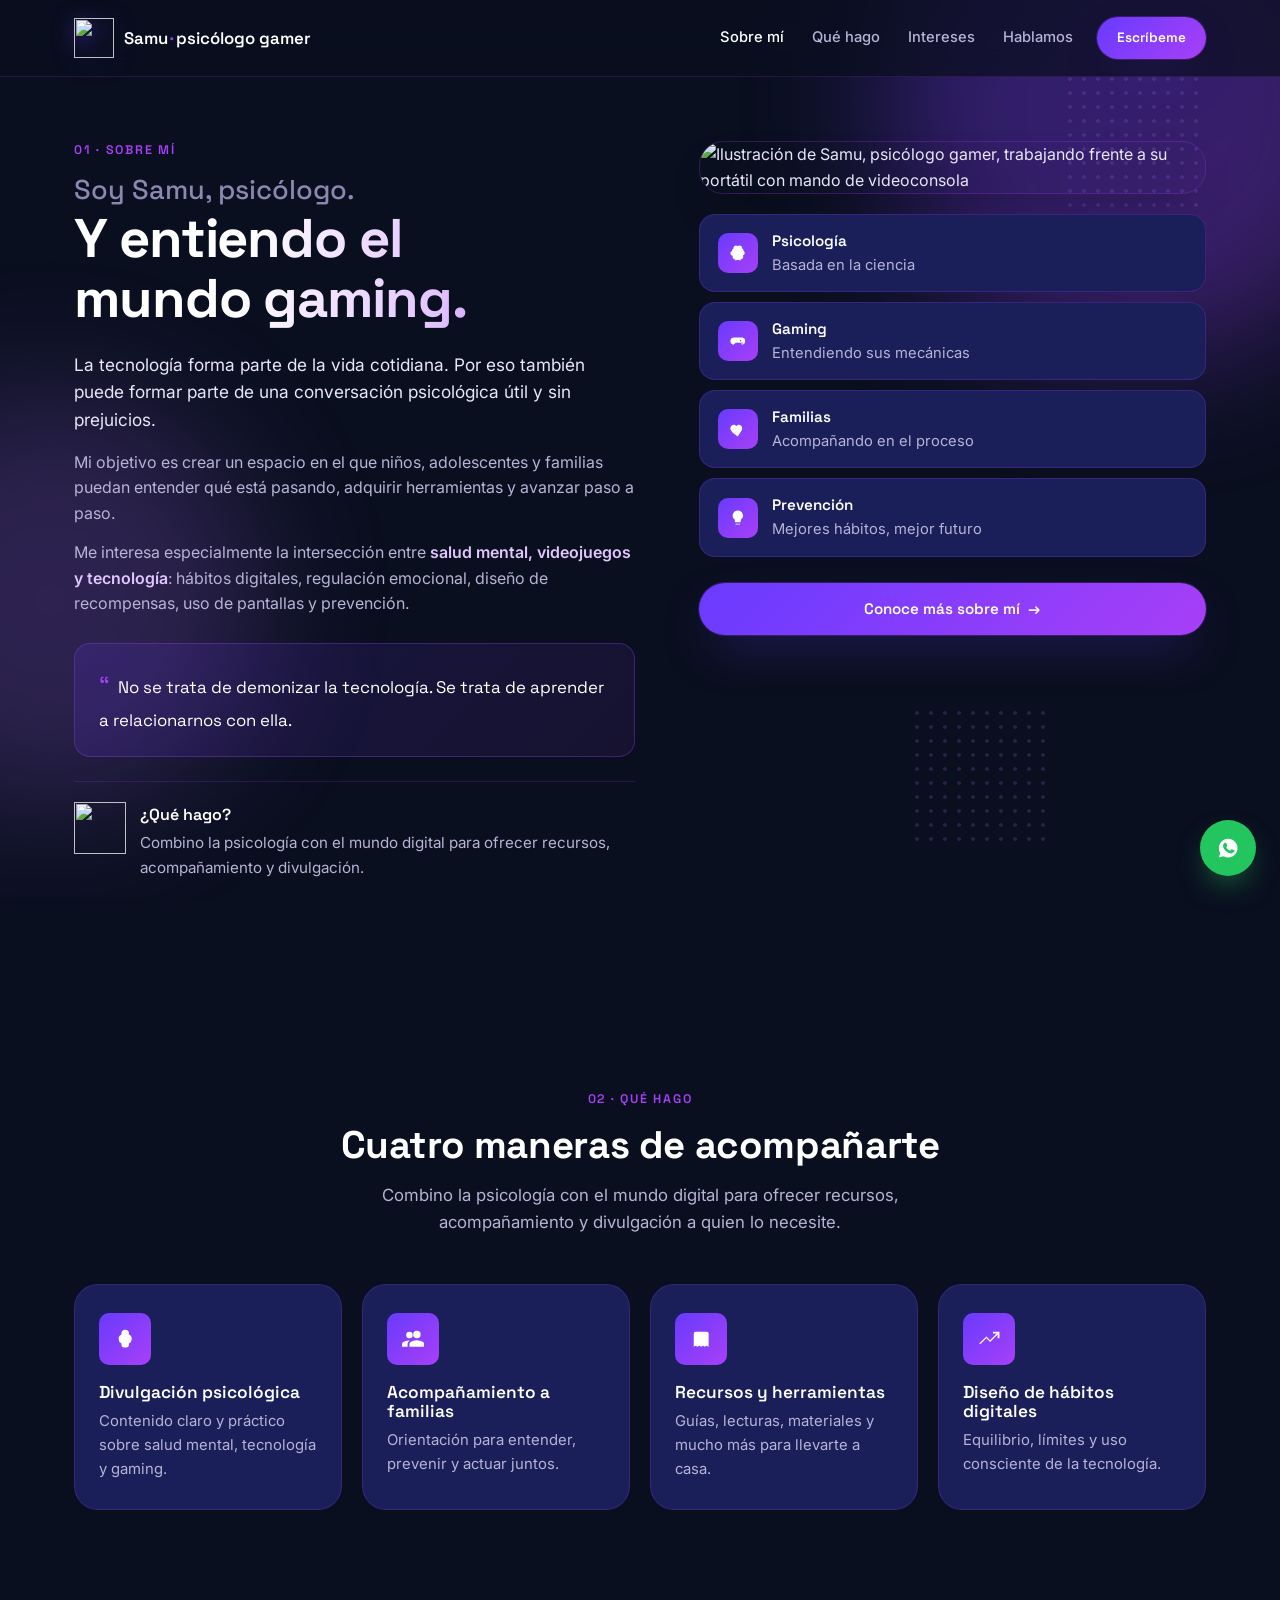
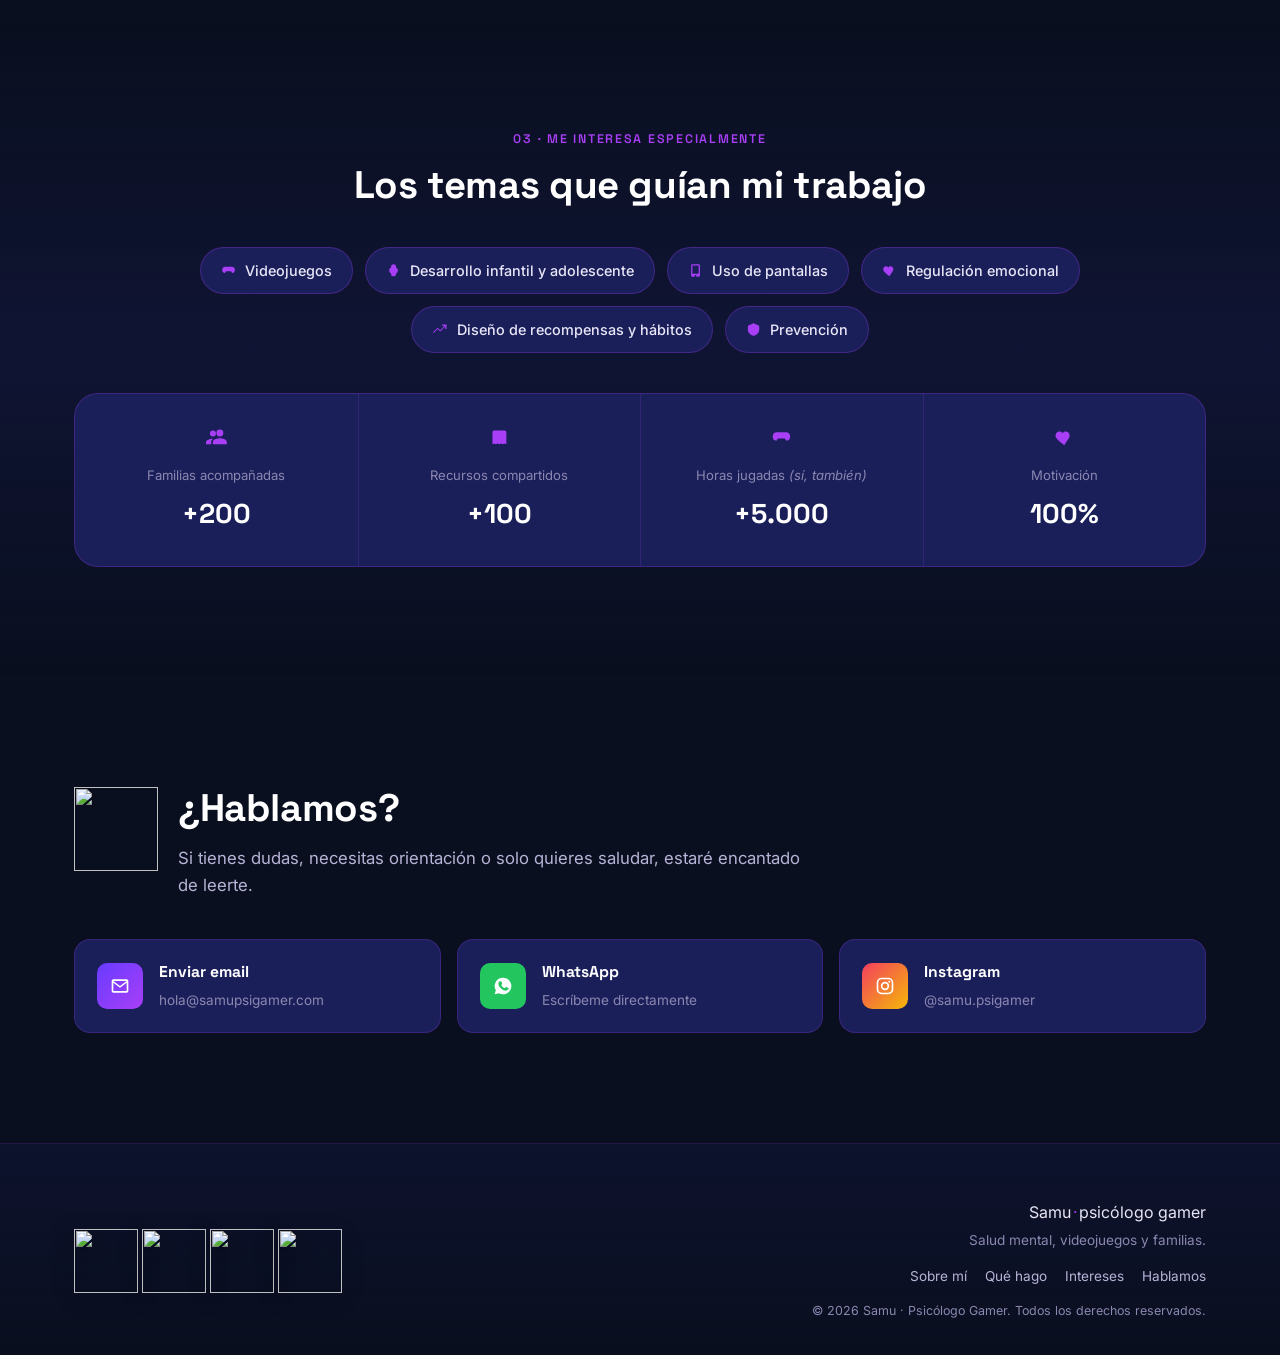
==== index.html @ 7801dd44 "Add files via upload" ====
<!DOCTYPE html>
<html lang="es">
<head>
<meta charset="UTF-8">
<meta name="viewport" content="width=device-width, initial-scale=1.0">
<title>Samu | Psicólogo Gamer — Salud mental, videojuegos y familias</title>
<meta name="description" content="Samu, psicólogo especializado en la intersección entre salud mental, videojuegos y tecnología. Acompañamiento a familias, divulgación y hábitos digitales.">

<link rel="icon" href="assets/personajes/personaje-1.png" type="image/png">
<link rel="preconnect" href="https://fonts.googleapis.com">
<link rel="preconnect" href="https://fonts.gstatic.com" crossorigin>
<link href="https://fonts.googleapis.com/css2?family=Space+Grotesk:wght@500;600;700&family=Inter:wght@400;500;600;700&display=swap" rel="stylesheet">
<link rel="stylesheet" href="styles.css">
</head>
<body>

<!-- decorative pixel/blob background layer -->
<div class="bg-fx" aria-hidden="true">
  <div class="blob blob-a"></div>
  <div class="blob blob-b"></div>
  <div class="pixels pixels-a"></div>
  <div class="pixels pixels-b"></div>
</div>

<!-- ===================== HEADER ===================== -->
<header class="site-header" id="top">
  <div class="wrap header-inner">
    <a href="#top" class="brand">
      <img src="assets/personajes/personaje-1.png" alt="" class="brand-avatar">
      <span class="brand-text">Samu<span class="brand-dot">·</span>psicólogo gamer</span>
    </a>

    <nav class="main-nav" id="mainNav">
      <a href="#sobre-mi">Sobre mí</a>
      <a href="#que-hago">Qué hago</a>
      <a href="#intereses">Intereses</a>
      <a href="#hablamos">Hablamos</a>
    </nav>

    <a href="#hablamos" class="btn btn-primary btn-small header-cta">Escríbeme</a>

    <button class="nav-toggle" id="navToggle" aria-label="Abrir menú" aria-expanded="false" aria-controls="mainNav">
      <span></span><span></span><span></span>
    </button>
  </div>
</header>

<main>

  <!-- ===================== HERO / SOBRE MÍ ===================== -->
  <section class="hero" id="sobre-mi">
    <div class="wrap hero-grid">

      <div class="hero-copy">
        <p class="eyebrow">01 · Sobre mí</p>
        <h1 class="hero-title">
          <span class="hero-title-ghost">Soy Samu, psicólogo.</span>
          <span class="hero-title-main">Y entiendo el<br>mundo gaming.</span>
        </h1>

        <p class="hero-lead">
          La tecnología forma parte de la vida cotidiana. Por eso también puede
          formar parte de una conversación psicológica útil y sin prejuicios.
        </p>

        <p class="hero-text">
          Mi objetivo es crear un espacio en el que niños, adolescentes y familias
          puedan entender qué está pasando, adquirir herramientas y avanzar paso a paso.
        </p>

        <p class="hero-text">
          Me interesa especialmente la intersección entre
          <strong class="hl">salud mental, videojuegos y tecnología</strong>:
          hábitos digitales, regulación emocional, diseño de recompensas, uso de
          pantallas y prevención.
        </p>

        <blockquote class="quote-card">
          <span class="quote-mark">“</span>
          No se trata de demonizar la tecnología. Se trata de aprender a
          relacionarnos con ella.
        </blockquote>

        <div class="qh-inline">
          <img src="assets/personajes/personaje-2.png" alt="" class="qh-avatar">
          <div>
            <p class="qh-title">¿Qué hago?</p>
            <p class="qh-text">Combino la psicología con el mundo digital para
              ofrecer recursos, acompañamiento y divulgación.</p>
          </div>
        </div>
      </div>

      <div class="hero-visual">
        <div class="hero-image-frame">
          <img src="assets/hero-samu.png" alt="Ilustración de Samu, psicólogo gamer, trabajando frente a su portátil con mando de videoconsola" class="hero-image">
        </div>

        <ul class="badge-stack">
          <li class="badge-pill">
            <span class="badge-icon" aria-hidden="true">
              <svg viewBox="0 0 24 24"><path d="M9.5 2a3.5 3.5 0 0 0-3.44 4.14A3.5 3.5 0 0 0 4 9.5a3.5 3.5 0 0 0 1.06 6.66A3.5 3.5 0 0 0 8 20.94V22h1.5a3.5 3.5 0 0 0 3.5-3.5v-13A3.5 3.5 0 0 0 9.5 2Zm5 0A3.5 3.5 0 0 0 11 5.5v13a3.5 3.5 0 0 0 3.5 3.5H16v-1.06a3.5 3.5 0 0 0 2.94-5.28A3.5 3.5 0 0 0 20 9.5a3.5 3.5 0 0 0-2.06-3.36A3.5 3.5 0 0 0 14.5 2Z"/></svg>
            </span>
            <span><strong>Psicología</strong><br>Basada en la ciencia</span>
          </li>
          <li class="badge-pill">
            <span class="badge-icon" aria-hidden="true">
              <svg viewBox="0 0 24 24"><path d="M17 6H7a5 5 0 0 0-.6 9.97l1.35-2.34a1 1 0 0 1 .87-.5h6.76a1 1 0 0 1 .87.5l1.35 2.34A5 5 0 0 0 17 6ZM8.5 10.5h-1V12h-1v1h1v1.5h1V13h1v-1h-1v-1.5ZM15.75 9.5a1 1 0 1 1 0 2 1 1 0 0 1 0-2Zm2 3a1 1 0 1 1 0 2 1 1 0 0 1 0-2Z"/></svg>
            </span>
            <span><strong>Gaming</strong><br>Entendiendo sus mecánicas</span>
          </li>
          <li class="badge-pill">
            <span class="badge-icon" aria-hidden="true">
              <svg viewBox="0 0 24 24"><path d="M12 21s-6.7-4.35-9.3-8.2C1 10.1 1.8 6.6 4.9 5.4c2-.8 3.9 0 5.1 1.6C11.1 5.4 13 4.6 15 5.4c3.1 1.2 3.9 4.7 2.2 7.4C14.7 16.65 12 21 12 21Z"/></svg>
            </span>
            <span><strong>Familias</strong><br>Acompañando en el proceso</span>
          </li>
          <li class="badge-pill">
            <span class="badge-icon" aria-hidden="true">
              <svg viewBox="0 0 24 24"><path d="M9 21h6v-1H9v1Zm3-19a7 7 0 0 0-4 12.74V17a1 1 0 0 0 1 1h6a1 1 0 0 0 1-1v-2.26A7 7 0 0 0 12 2Z"/></svg>
            </span>
            <span><strong>Prevención</strong><br>Mejores hábitos, mejor futuro</span>
          </li>
        </ul>

        <a href="#que-hago" class="btn btn-primary btn-wide">
          Conoce más sobre mí <span class="arrow">→</span>
        </a>
      </div>

    </div>
  </section>

  <!-- ===================== QUÉ HAGO ===================== -->
  <section class="section" id="que-hago">
    <div class="wrap">
      <p class="eyebrow eyebrow-center">02 · Qué hago</p>
      <h2 class="section-title center">Cuatro maneras de acompañarte</h2>
      <p class="section-lead center">
        Combino la psicología con el mundo digital para ofrecer recursos,
        acompañamiento y divulgación a quien lo necesite.
      </p>

      <div class="cards-grid">
        <article class="feature-card">
          <span class="feature-icon" aria-hidden="true">
            <svg viewBox="0 0 24 24"><path d="M12 2a4 4 0 0 0-4 4v1.08A5 5 0 0 0 5 12a5 5 0 0 0 3 4.58V18a3 3 0 0 0 3 3h2a3 3 0 0 0 3-3v-1.42A5 5 0 0 0 19 12a5 5 0 0 0-3-4.92V6a4 4 0 0 0-4-4Z"/></svg>
          </span>
          <h3>Divulgación psicológica</h3>
          <p>Contenido claro y práctico sobre salud mental, tecnología y gaming.</p>
        </article>

        <article class="feature-card">
          <span class="feature-icon" aria-hidden="true">
            <svg viewBox="0 0 24 24"><path d="M16 11a4 4 0 1 0-4-4 4 4 0 0 0 4 4Zm-8 0a3.5 3.5 0 1 0-3.5-3.5A3.5 3.5 0 0 0 8 11Zm8 2c-2.7 0-8 1.34-8 4v3h16v-3c0-2.66-5.3-4-8-4Zm-8 .2C4.6 13.7 0 15 0 17.2V20h6v-2.8c0-1.2.6-2.2 1.5-3Z"/></svg>
          </span>
          <h3>Acompañamiento a familias</h3>
          <p>Orientación para entender, prevenir y actuar juntos.</p>
        </article>

        <article class="feature-card">
          <span class="feature-icon" aria-hidden="true">
            <svg viewBox="0 0 24 24"><path d="M6 4h12a2 2 0 0 1 2 2v14l-2-1-2 1-2-1-2 1-2-1-2 1-2-1-2 1V6a2 2 0 0 1 2-2Zm2 4h8v1.5H8Zm0 3h8v1.5H8Zm0 3h5v1.5H8Z"/></svg>
          </span>
          <h3>Recursos y herramientas</h3>
          <p>Guías, lecturas, materiales y mucho más para llevarte a casa.</p>
        </article>

        <article class="feature-card">
          <span class="feature-icon" aria-hidden="true">
            <svg viewBox="0 0 24 24"><path d="M3 17l6-6 4 4 8-8v4h2V4h-7v2h4l-7 7-4-4-8 8Z"/></svg>
          </span>
          <h3>Diseño de hábitos digitales</h3>
          <p>Equilibrio, límites y uso consciente de la tecnología.</p>
        </article>
      </div>
    </div>
  </section>

  <!-- ===================== INTERESES ===================== -->
  <section class="section section-tint" id="intereses">
    <div class="wrap">
      <p class="eyebrow eyebrow-center">03 · Me interesa especialmente</p>
      <h2 class="section-title center">Los temas que guían mi trabajo</h2>

      <ul class="tag-list">
        <li class="tag-pill">
          <svg viewBox="0 0 24 24"><path d="M17 6H7a5 5 0 0 0-.6 9.97l1.35-2.34a1 1 0 0 1 .87-.5h6.76a1 1 0 0 1 .87.5l1.35 2.34A5 5 0 0 0 17 6Z"/></svg>
          Videojuegos
        </li>
        <li class="tag-pill">
          <svg viewBox="0 0 24 24"><path d="M12 2a4 4 0 0 0-4 4v1.08A5 5 0 0 0 5 12a5 5 0 0 0 3 4.58V18a3 3 0 0 0 3 3h2a3 3 0 0 0 3-3v-1.42A5 5 0 0 0 19 12a5 5 0 0 0-3-4.92V6a4 4 0 0 0-4-4Z"/></svg>
          Desarrollo infantil y adolescente
        </li>
        <li class="tag-pill">
          <svg viewBox="0 0 24 24"><path d="M7 2h10a2 2 0 0 1 2 2v16a2 2 0 0 1-2 2H7a2 2 0 0 1-2-2V4a2 2 0 0 1 2-2Zm5 17a1.5 1.5 0 1 0 0 3 1.5 1.5 0 0 0 0-3ZM7 4v13h10V4Z"/></svg>
          Uso de pantallas
        </li>
        <li class="tag-pill">
          <svg viewBox="0 0 24 24"><path d="M12 21s-6.7-4.35-9.3-8.2C1 10.1 1.8 6.6 4.9 5.4c2-.8 3.9 0 5.1 1.6C11.1 5.4 13 4.6 15 5.4c3.1 1.2 3.9 4.7 2.2 7.4C14.7 16.65 12 21 12 21Z"/></svg>
          Regulación emocional
        </li>
        <li class="tag-pill">
          <svg viewBox="0 0 24 24"><path d="M3 17l6-6 4 4 8-8v4h2V4h-7v2h4l-7 7-4-4-8 8Z"/></svg>
          Diseño de recompensas y hábitos
        </li>
        <li class="tag-pill">
          <svg viewBox="0 0 24 24"><path d="M12 2 3 6v6c0 5 3.8 8.7 9 10 5.2-1.3 9-5 9-10V6Z"/></svg>
          Prevención
        </li>
      </ul>

      <div class="stats-bar">
        <div class="stat">
          <span class="stat-icon" aria-hidden="true">
            <svg viewBox="0 0 24 24"><path d="M16 11a4 4 0 1 0-4-4 4 4 0 0 0 4 4Zm-8 0a3.5 3.5 0 1 0-3.5-3.5A3.5 3.5 0 0 0 8 11Zm8 2c-2.7 0-8 1.34-8 4v3h16v-3c0-2.66-5.3-4-8-4Zm-8 .2C4.6 13.7 0 15 0 17.2V20h6v-2.8c0-1.2.6-2.2 1.5-3Z"/></svg>
          </span>
          <span class="stat-label">Familias acompañadas</span>
          <span class="stat-value">+200</span>
        </div>
        <div class="stat">
          <span class="stat-icon" aria-hidden="true">
            <svg viewBox="0 0 24 24"><path d="M6 4h12a2 2 0 0 1 2 2v14l-2-1-2 1-2-1-2 1-2-1-2 1-2-1-2 1V6a2 2 0 0 1 2-2Z"/></svg>
          </span>
          <span class="stat-label">Recursos compartidos</span>
          <span class="stat-value">+100</span>
        </div>
        <div class="stat">
          <span class="stat-icon" aria-hidden="true">
            <svg viewBox="0 0 24 24"><path d="M17 6H7a5 5 0 0 0-.6 9.97l1.35-2.34a1 1 0 0 1 .87-.5h6.76a1 1 0 0 1 .87.5l1.35 2.34A5 5 0 0 0 17 6Z"/></svg>
          </span>
          <span class="stat-label">Horas jugadas <em>(sí, también)</em></span>
          <span class="stat-value">+5.000</span>
        </div>
        <div class="stat">
          <span class="stat-icon" aria-hidden="true">
            <svg viewBox="0 0 24 24"><path d="M12 21s-6.7-4.35-9.3-8.2C1 10.1 1.8 6.6 4.9 5.4c2-.8 3.9 0 5.1 1.6C11.1 5.4 13 4.6 15 5.4c3.1 1.2 3.9 4.7 2.2 7.4C14.7 16.65 12 21 12 21Z"/></svg>
          </span>
          <span class="stat-label">Motivación</span>
          <span class="stat-value">100%</span>
        </div>
      </div>
    </div>
  </section>

  <!-- ===================== HABLAMOS / CONTACTO ===================== -->
  <section class="section hablamos" id="hablamos">
    <div class="wrap hablamos-grid">
      <div class="hablamos-copy">
        <img src="assets/personajes/personaje-3.png" alt="" class="hablamos-avatar">
        <div>
          <h2 class="section-title">¿Hablamos?</h2>
          <p class="section-lead">
            Si tienes dudas, necesitas orientación o solo quieres saludar,
            estaré encantado de leerte.
          </p>
        </div>
      </div>

      <div class="contact-grid">
        <a class="contact-card" href="mailto:hola@samupsigamer.com">
          <span class="contact-icon icon-email" aria-hidden="true">
            <svg viewBox="0 0 24 24"><path d="M4 4h16a2 2 0 0 1 2 2v12a2 2 0 0 1-2 2H4a2 2 0 0 1-2-2V6a2 2 0 0 1 2-2Zm0 2v.01L12 12l8-5.99V6H4Zm16 12V8.24l-8 6-8-6V18Z"/></svg>
          </span>
          <span>
            <strong>Enviar email</strong>
            <span class="contact-detail">hola@samupsigamer.com</span>
          </span>
        </a>

        <a class="contact-card" href="https://wa.me/000000000" target="_blank" rel="noopener">
          <span class="contact-icon icon-whatsapp" aria-hidden="true">
            <svg viewBox="0 0 24 24"><path d="M12 2a10 10 0 0 0-8.6 15.1L2 22l5-1.35A10 10 0 1 0 12 2Zm5.6 14.2c-.24.68-1.4 1.3-1.94 1.36-.5.06-1.12.08-1.8-.11a12.7 12.7 0 0 1-1.86-.68 10.6 10.6 0 0 1-4.2-3.75c-.4-.55-1.3-1.9-1.3-3.6 0-1.7.9-2.5 1.2-2.85.3-.35.7-.4.9-.4h.65c.2 0 .48-.04.73.55.26.6.9 2.1.98 2.25.08.15.13.33.02.53-.1.2-.16.33-.32.5-.15.18-.32.4-.46.53-.15.15-.3.31-.13.6.16.3.72 1.2 1.55 1.94 1.06.94 1.96 1.24 2.26 1.38.3.15.48.13.65-.08.18-.2.75-.87.95-1.17.2-.3.4-.24.66-.15.27.1 1.72.82 2.02.97.3.15.5.23.57.35.08.13.08.7-.16 1.38Z"/></svg>
          </span>
          <span>
            <strong>WhatsApp</strong>
            <span class="contact-detail">Escríbeme directamente</span>
          </span>
        </a>

        <a class="contact-card" href="https://instagram.com/samu.psigamer" target="_blank" rel="noopener">
          <span class="contact-icon icon-instagram" aria-hidden="true">
            <svg viewBox="0 0 24 24"><path d="M8 2h8a6 6 0 0 1 6 6v8a6 6 0 0 1-6 6H8a6 6 0 0 1-6-6V8a6 6 0 0 1 6-6Zm0 2a4 4 0 0 0-4 4v8a4 4 0 0 0 4 4h8a4 4 0 0 0 4-4V8a4 4 0 0 0-4-4Zm4 3a5 5 0 1 1 0 10 5 5 0 0 1 0-10Zm0 2a3 3 0 1 0 0 6 3 3 0 0 0 0-6Zm5.2-3.4a1.2 1.2 0 1 1 0 2.4 1.2 1.2 0 0 1 0-2.4Z"/></svg>
          </span>
          <span>
            <strong>Instagram</strong>
            <span class="contact-detail">@samu.psigamer</span>
          </span>
        </a>
      </div>
    </div>
  </section>

</main>

<!-- ===================== FOOTER ===================== -->
<footer class="site-footer">
  <div class="wrap footer-inner">
    <div class="footer-characters" aria-hidden="true">
      <img src="assets/personajes/personaje-1.png" alt="">
      <img src="assets/personajes/personaje-2.png" alt="">
      <img src="assets/personajes/personaje-4.png" alt="">
      <img src="assets/personajes/personaje-5.png" alt="">
    </div>

    <div class="footer-meta">
      <p class="brand-text footer-brand">Samu<span class="brand-dot">·</span>psicólogo gamer</p>
      <p class="footer-tag">Salud mental, videojuegos y familias.</p>
      <nav class="footer-nav">
        <a href="#sobre-mi">Sobre mí</a>
        <a href="#que-hago">Qué hago</a>
        <a href="#intereses">Intereses</a>
        <a href="#hablamos">Hablamos</a>
      </nav>
      <p class="footer-copy">© <span id="year"></span> Samu · Psicólogo Gamer. Todos los derechos reservados.</p>
    </div>
  </div>
</footer>

<a href="#hablamos" class="fab" aria-label="Contactar por WhatsApp">
  <svg viewBox="0 0 24 24"><path d="M12 2a10 10 0 0 0-8.6 15.1L2 22l5-1.35A10 10 0 1 0 12 2Zm5.6 14.2c-.24.68-1.4 1.3-1.94 1.36-.5.06-1.12.08-1.8-.11a12.7 12.7 0 0 1-1.86-.68 10.6 10.6 0 0 1-4.2-3.75c-.4-.55-1.3-1.9-1.3-3.6 0-1.7.9-2.5 1.2-2.85.3-.35.7-.4.9-.4h.65c.2 0 .48-.04.73.55.26.6.9 2.1.98 2.25.08.15.13.33.02.53-.1.2-.16.33-.32.5-.15.18-.32.4-.46.53-.15.15-.3.31-.13.6.16.3.72 1.2 1.55 1.94 1.06.94 1.96 1.24 2.26 1.38.3.15.48.13.65-.08.18-.2.75-.87.95-1.17.2-.3.4-.24.66-.15.27.1 1.72.82 2.02.97.3.15.5.23.57.35.08.13.08.7-.16 1.38Z"/></svg>
</a>

<script src="script.js"></script>
</body>
</html>
---- styles.css ----
/* =========================================================
   Samu · Psicólogo Gamer — stylesheet
   Tokens tomados de la referencia de marca
   ========================================================= */

:root{
  /* paleta de marca */
  --bg-deep:      #0A0F1F;
  --bg-card:      #1A1F5A;
  --purple:       #683BFF;
  --purple-2:     #A83FF7;
  --purple-soft:  #AC6BFC;
  --lavender:     #E2C5FE;
  --white:        #FFFFFF;
  --green:        #22C55E;
  --amber:        #F5B808;
  --pink:         #F43F5E;

  --ink:          #E9E6F7;
  --ink-dim:      #B7B3D6;
  --ink-faint:    #8B87B0;

  --grad-purple: linear-gradient(135deg, var(--purple) 0%, var(--purple-2) 100%);
  --grad-radial: radial-gradient(60% 60% at 50% 30%, rgba(168,63,247,.35), rgba(10,15,31,0) 70%);

  --font-display: "Space Grotesk", "Inter", sans-serif;
  --font-body: "Inter", sans-serif;

  --radius-lg: 24px;
  --radius-md: 16px;
  --radius-sm: 10px;
  --radius-pill: 999px;

  --shadow-card: 0 20px 40px -20px rgba(0,0,0,.55);
  --shadow-glow: 0 0 0 1px rgba(168,63,247,.25), 0 20px 50px -18px rgba(104,59,255,.55);

  --maxw: 1180px;
}

*, *::before, *::after{ box-sizing: border-box; }

html{ scroll-behavior: smooth; }

@media (prefers-reduced-motion: reduce){
  html{ scroll-behavior: auto; }
  *, *::before, *::after{ animation-duration: .001ms !important; animation-iteration-count: 1 !important; transition-duration: .001ms !important; scroll-behavior: auto !important; }
}

body{
  margin: 0;
  background: var(--bg-deep);
  color: var(--ink);
  font-family: var(--font-body);
  font-size: 16px;
  line-height: 1.6;
  -webkit-font-smoothing: antialiased;
  overflow-x: hidden;
}

h1, h2, h3{
  font-family: var(--font-display);
  color: var(--white);
  line-height: 1.1;
  margin: 0;
}

p{ margin: 0; }

a{ color: inherit; text-decoration: none; }

img{ max-width: 100%; display: block; }

svg{ width: 1em; height: 1em; fill: currentColor; }

.wrap{
  max-width: var(--maxw);
  margin: 0 auto;
  padding: 0 24px;
}

:focus-visible{
  outline: 2px solid var(--purple-soft);
  outline-offset: 3px;
  border-radius: 4px;
}

/* ---------------- background fx ---------------- */
.bg-fx{
  position: fixed;
  inset: 0;
  z-index: 0;
  pointer-events: none;
  overflow: hidden;
}
.blob{
  position: absolute;
  border-radius: 50%;
  filter: blur(70px);
  opacity: .35;
}
.blob-a{
  width: 520px; height: 520px;
  top: -160px; right: -120px;
  background: var(--grad-purple);
}
.blob-b{
  width: 420px; height: 420px;
  bottom: 10%; left: -160px;
  background: var(--purple-soft);
  opacity: .22;
}
.pixels{
  position: absolute;
  width: 140px; height: 140px;
  background-image: radial-gradient(var(--purple-soft) 2px, transparent 2px);
  background-size: 14px 14px;
  opacity: .18;
}
.pixels-a{ top: 8%; right: 6%; }
.pixels-b{ bottom: 6%; right: 18%; }

/* ================= HEADER ================= */
.site-header{
  position: sticky;
  top: 0;
  z-index: 50;
  backdrop-filter: blur(14px);
  background: rgba(10,15,31,.72);
  border-bottom: 1px solid rgba(168,63,247,.18);
}
.header-inner{
  display: flex;
  align-items: center;
  gap: 20px;
  height: 76px;
}
.brand{
  display: flex;
  align-items: center;
  gap: 10px;
  margin-right: auto;
  font-family: var(--font-display);
  font-weight: 600;
  font-size: 1.05rem;
  color: var(--white);
}
.brand-avatar{
  width: 40px; height: 40px;
  object-fit: contain;
  filter: drop-shadow(0 4px 10px rgba(104,59,255,.5));
}
.brand-dot{ color: var(--purple-2); margin: 0 2px; }

.main-nav{
  display: flex;
  align-items: center;
  gap: 28px;
}
.main-nav a{
  font-size: .92rem;
  font-weight: 500;
  color: var(--ink-dim);
  position: relative;
  padding: 6px 0;
  transition: color .2s ease;
}
.main-nav a:hover{ color: var(--white); }
.main-nav a::after{
  content: "";
  position: absolute;
  left: 0; bottom: 0;
  width: 0; height: 2px;
  background: var(--grad-purple);
  transition: width .25s ease;
  border-radius: 2px;
}
.main-nav a:hover::after{ width: 100%; }

.header-cta{ margin-left: 4px; }

.nav-toggle{
  display: none;
  flex-direction: column;
  justify-content: center;
  gap: 5px;
  width: 40px; height: 40px;
  background: none;
  border: 1px solid rgba(168,63,247,.35);
  border-radius: var(--radius-sm);
  cursor: pointer;
}
.nav-toggle span{
  display: block;
  width: 18px; height: 2px;
  margin: 0 auto;
  background: var(--white);
  border-radius: 2px;
  transition: transform .25s ease, opacity .25s ease;
}
.nav-toggle.is-open span:nth-child(1){ transform: translateY(7px) rotate(45deg); }
.nav-toggle.is-open span:nth-child(2){ opacity: 0; }
.nav-toggle.is-open span:nth-child(3){ transform: translateY(-7px) rotate(-45deg); }

/* ================= BUTTONS ================= */
.btn{
  display: inline-flex;
  align-items: center;
  justify-content: center;
  gap: 8px;
  padding: 14px 26px;
  border-radius: var(--radius-pill);
  font-family: var(--font-display);
  font-weight: 600;
  font-size: .95rem;
  border: none;
  cursor: pointer;
  transition: transform .2s ease, box-shadow .2s ease, filter .2s ease;
}
.btn-primary{
  background: var(--grad-purple);
  color: var(--white);
  box-shadow: var(--shadow-glow);
}
.btn-primary:hover{ transform: translateY(-2px); filter: brightness(1.08); }
.btn-primary .arrow{ transition: transform .2s ease; }
.btn-primary:hover .arrow{ transform: translateX(4px); }
.btn-small{ padding: 10px 20px; font-size: .85rem; }
.btn-wide{ width: 100%; margin-top: 6px; }

/* ================= LAYOUT HELPERS ================= */
.section{ position: relative; z-index: 1; padding: 110px 0; }
.section-tint{
  background: linear-gradient(180deg, rgba(26,31,90,0) 0%, rgba(26,31,90,.35) 50%, rgba(26,31,90,0) 100%);
}
.eyebrow{
  font-family: var(--font-display);
  text-transform: uppercase;
  letter-spacing: .14em;
  font-size: .78rem;
  font-weight: 600;
  color: var(--purple-2);
  margin-bottom: 14px;
}
.eyebrow-center{ text-align: center; }
.section-title{
  font-size: clamp(1.7rem, 3vw, 2.4rem);
  font-weight: 700;
  margin-bottom: 16px;
  letter-spacing: -.01em;
}
.section-title.center{ text-align: center; }
.section-lead{
  color: var(--ink-dim);
  font-size: 1.05rem;
  max-width: 640px;
}
.section-lead.center{ margin: 0 auto; text-align: center; }

/* ================= HERO ================= */
.hero{
  position: relative;
  z-index: 1;
  padding: 64px 0 100px;
}
.hero-grid{
  display: grid;
  grid-template-columns: 1.05fr .95fr;
  gap: 64px;
  align-items: start;
}
.hero-title{ margin-bottom: 22px; }
.hero-title-ghost{
  display: block;
  font-size: clamp(1.3rem, 2.4vw, 1.7rem);
  font-weight: 500;
  color: var(--ink-faint);
  margin-bottom: 4px;
}
.hero-title-main{
  display: block;
  font-size: clamp(2.3rem, 4.6vw, 3.4rem);
  font-weight: 700;
  background: linear-gradient(100deg, var(--white) 30%, var(--lavender) 65%, var(--purple-2) 100%);
  -webkit-background-clip: text;
  background-clip: text;
  color: transparent;
  letter-spacing: -.02em;
}
.hero-lead{
  font-size: 1.08rem;
  color: var(--ink);
  margin-bottom: 16px;
}
.hero-text{
  color: var(--ink-dim);
  margin-bottom: 14px;
}
.hl{ color: var(--lavender); font-weight: 600; }

.quote-card{
  margin: 26px 0 24px;
  padding: 22px 24px;
  border-radius: var(--radius-md);
  background: linear-gradient(135deg, rgba(104,59,255,.16), rgba(168,63,247,.08));
  border: 1px solid rgba(168,63,247,.3);
  font-family: var(--font-display);
  font-size: 1.05rem;
  color: var(--white);
  position: relative;
}
.quote-mark{
  color: var(--purple-2);
  font-size: 1.6rem;
  margin-right: 4px;
  vertical-align: -2px;
}

.qh-inline{
  display: flex;
  gap: 14px;
  align-items: flex-start;
  padding-top: 20px;
  border-top: 1px solid rgba(168,63,247,.18);
}
.qh-avatar{ width: 52px; height: 52px; object-fit: contain; flex-shrink: 0; }
.qh-title{
  font-family: var(--font-display);
  font-weight: 600;
  color: var(--white);
  margin-bottom: 4px;
}
.qh-text{ color: var(--ink-dim); font-size: .95rem; }

/* hero visual column */
.hero-visual{ display: flex; flex-direction: column; gap: 20px; }
.hero-image-frame{
  border-radius: var(--radius-lg);
  overflow: hidden;
  box-shadow: var(--shadow-card);
  border: 1px solid rgba(168,63,247,.25);
}
.hero-image{ width: 100%; height: auto; display: block; }

.badge-stack{
  list-style: none;
  margin: 0; padding: 0;
  display: grid;
  gap: 10px;
}
.badge-pill{
  display: flex;
  align-items: center;
  gap: 14px;
  padding: 14px 18px;
  background: var(--bg-card);
  border: 1px solid rgba(168,63,247,.22);
  border-radius: var(--radius-md);
  font-size: .92rem;
  color: var(--ink-dim);
  transition: transform .2s ease, border-color .2s ease;
}
.badge-pill:hover{ transform: translateX(4px); border-color: rgba(168,63,247,.5); }
.badge-pill strong{ color: var(--white); font-family: var(--font-display); font-weight: 600; font-size: .95rem; }
.badge-icon{
  flex-shrink: 0;
  width: 40px; height: 40px;
  border-radius: var(--radius-sm);
  display: flex; align-items: center; justify-content: center;
  background: var(--grad-purple);
  color: var(--white);
  font-size: 1.1rem;
}

/* ================= FEATURE CARDS ================= */
.cards-grid{
  display: grid;
  grid-template-columns: repeat(4, 1fr);
  gap: 20px;
  margin-top: 48px;
}
.feature-card{
  background: var(--bg-card);
  border: 1px solid rgba(168,63,247,.2);
  border-radius: var(--radius-lg);
  padding: 28px 24px;
  transition: transform .25s ease, border-color .25s ease, box-shadow .25s ease;
}
.feature-card:hover{
  transform: translateY(-6px);
  border-color: rgba(168,63,247,.55);
  box-shadow: var(--shadow-glow);
}
.feature-icon{
  display: flex; align-items: center; justify-content: center;
  width: 52px; height: 52px;
  border-radius: var(--radius-sm);
  background: var(--grad-purple);
  color: var(--white);
  font-size: 1.4rem;
  margin-bottom: 18px;
}
.feature-card h3{
  font-size: 1.08rem;
  margin-bottom: 8px;
  font-weight: 600;
}
.feature-card p{ color: var(--ink-dim); font-size: .93rem; }

/* ================= TAGS ================= */
.tag-list{
  list-style: none;
  margin: 40px 0 0;
  padding: 0;
  display: flex;
  flex-wrap: wrap;
  justify-content: center;
  gap: 12px;
}
.tag-pill{
  display: flex;
  align-items: center;
  gap: 9px;
  padding: 11px 20px;
  border-radius: var(--radius-pill);
  background: var(--bg-card);
  border: 1px solid rgba(168,63,247,.28);
  font-size: .9rem;
  font-weight: 500;
  color: var(--ink);
}
.tag-pill svg{ color: var(--purple-2); width: 1.05em; height: 1.05em; }

/* ================= STATS ================= */
.stats-bar{
  margin-top: 40px;
  display: grid;
  grid-template-columns: repeat(4, 1fr);
  background: var(--bg-card);
  border: 1px solid rgba(168,63,247,.25);
  border-radius: var(--radius-lg);
  overflow: hidden;
}
.stat{
  display: flex;
  flex-direction: column;
  align-items: center;
  text-align: center;
  gap: 6px;
  padding: 30px 18px;
  border-left: 1px solid rgba(168,63,247,.16);
}
.stat:first-child{ border-left: none; }
.stat-icon{
  color: var(--purple-2);
  font-size: 1.3rem;
  margin-bottom: 2px;
}
.stat-label{
  font-size: .82rem;
  color: var(--ink-faint);
}
.stat-value{
  font-family: var(--font-display);
  font-size: 1.7rem;
  font-weight: 700;
  color: var(--white);
}

/* ================= HABLAMOS ================= */
.hablamos-grid{
  display: grid;
  grid-template-columns: 1fr;
  gap: 40px;
}
.hablamos-copy{
  display: flex;
  gap: 20px;
  align-items: flex-start;
}
.hablamos-avatar{ width: 84px; height: 84px; object-fit: contain; flex-shrink: 0; }

.contact-grid{
  display: grid;
  grid-template-columns: repeat(3, 1fr);
  gap: 16px;
}
.contact-card{
  display: flex;
  align-items: center;
  gap: 16px;
  padding: 20px 22px;
  background: var(--bg-card);
  border: 1px solid rgba(168,63,247,.22);
  border-radius: var(--radius-md);
  transition: transform .2s ease, border-color .2s ease;
}
.contact-card:hover{ transform: translateY(-4px); border-color: rgba(168,63,247,.5); }
.contact-card strong{
  display: block;
  color: var(--white);
  font-family: var(--font-display);
  font-size: .98rem;
  margin-bottom: 2px;
}
.contact-detail{ color: var(--ink-faint); font-size: .85rem; }
.contact-icon{
  flex-shrink: 0;
  width: 46px; height: 46px;
  border-radius: var(--radius-sm);
  display: flex; align-items: center; justify-content: center;
  color: var(--white);
  font-size: 1.25rem;
}
.icon-email{ background: var(--grad-purple); }
.icon-whatsapp{ background: var(--green); }
.icon-instagram{ background: linear-gradient(135deg, var(--pink), var(--amber)); }

/* ================= FOOTER ================= */
.site-footer{
  position: relative;
  z-index: 1;
  border-top: 1px solid rgba(168,63,247,.18);
  padding: 56px 0 34px;
  background: linear-gradient(180deg, rgba(26,31,90,.25), transparent);
}
.footer-inner{
  display: flex;
  flex-wrap: wrap;
  align-items: center;
  justify-content: space-between;
  gap: 32px;
}
.footer-characters{
  display: flex;
  gap: 4px;
}
.footer-characters img{
  width: 64px; height: 64px;
  object-fit: contain;
  filter: drop-shadow(0 6px 12px rgba(0,0,0,.4));
}
.footer-meta{ text-align: right; }
.footer-brand{ font-size: 1rem; margin-bottom: 4px; }
.footer-tag{ color: var(--ink-faint); font-size: .85rem; margin-bottom: 14px; }
.footer-nav{ display: flex; gap: 18px; justify-content: flex-end; margin-bottom: 14px; flex-wrap: wrap; }
.footer-nav a{ font-size: .85rem; color: var(--ink-dim); }
.footer-nav a:hover{ color: var(--white); }
.footer-copy{ color: var(--ink-faint); font-size: .78rem; }

/* ================= FLOATING ACTION ================= */
.fab{
  position: fixed;
  right: 24px; bottom: 24px;
  z-index: 60;
  width: 56px; height: 56px;
  border-radius: 50%;
  background: var(--green);
  color: var(--white);
  display: flex; align-items: center; justify-content: center;
  font-size: 1.4rem;
  box-shadow: 0 14px 30px -10px rgba(34,197,94,.6);
  transition: transform .2s ease;
}
.fab:hover{ transform: scale(1.08); }

/* ================= REVEAL ANIMATION ================= */
.reveal{
  opacity: 0;
  transform: translateY(24px);
  transition: opacity .7s ease, transform .7s ease;
}
.reveal.is-visible{
  opacity: 1;
  transform: translateY(0);
}

/* ================= RESPONSIVE ================= */
@media (max-width: 980px){
  .hero-grid{ grid-template-columns: 1fr; }
  .hero-visual{ order: -1; }
  .cards-grid{ grid-template-columns: repeat(2, 1fr); }
  .stats-bar{ grid-template-columns: repeat(2, 1fr); }
  .stat:nth-child(3){ border-left: none; }
  .contact-grid{ grid-template-columns: 1fr; }
  .footer-inner{ justify-content: center; text-align: center; }
  .footer-meta{ text-align: center; }
  .footer-nav{ justify-content: center; }
}

@media (max-width: 760px){
  .main-nav{
    position: absolute;
    top: 76px; left: 0; right: 0;
    flex-direction: column;
    align-items: flex-start;
    gap: 4px;
    background: rgba(10,15,31,.97);
    border-bottom: 1px solid rgba(168,63,247,.18);
    padding: 12px 24px 20px;
    transform: translateY(-12px);
    opacity: 0;
    visibility: hidden;
    transition: opacity .2s ease, transform .2s ease, visibility .2s;
  }
  .main-nav.is-open{
    transform: translateY(0);
    opacity: 1;
    visibility: visible;
  }
  .main-nav a{ padding: 10px 0; width: 100%; }
  .header-cta{ display: none; }
  .nav-toggle{ display: flex; }
  .cards-grid{ grid-template-columns: 1fr; }
  .stats-bar{ grid-template-columns: 1fr; }
  .stat{ border-left: none; border-top: 1px solid rgba(168,63,247,.16); }
  .stat:first-child{ border-top: none; }
  .section{ padding: 76px 0; }
  .qh-inline{ flex-direction: column; }
}
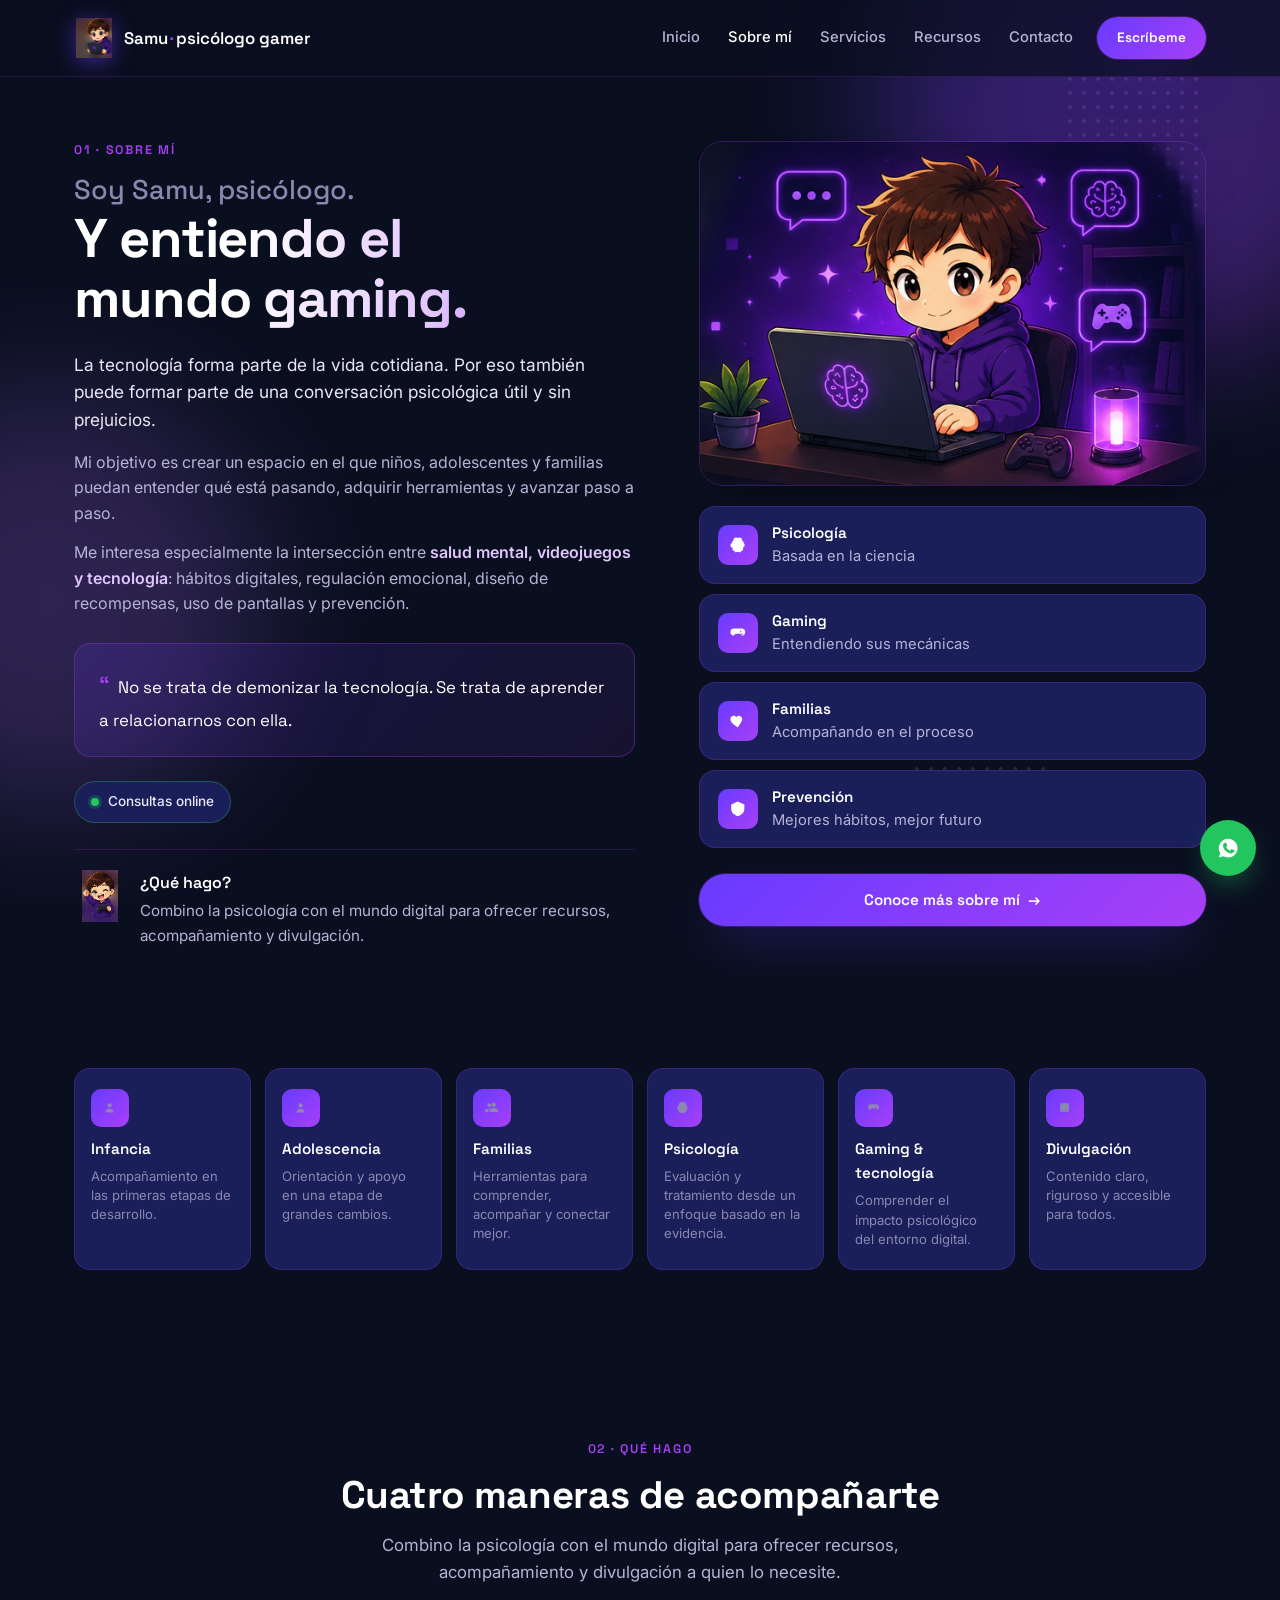
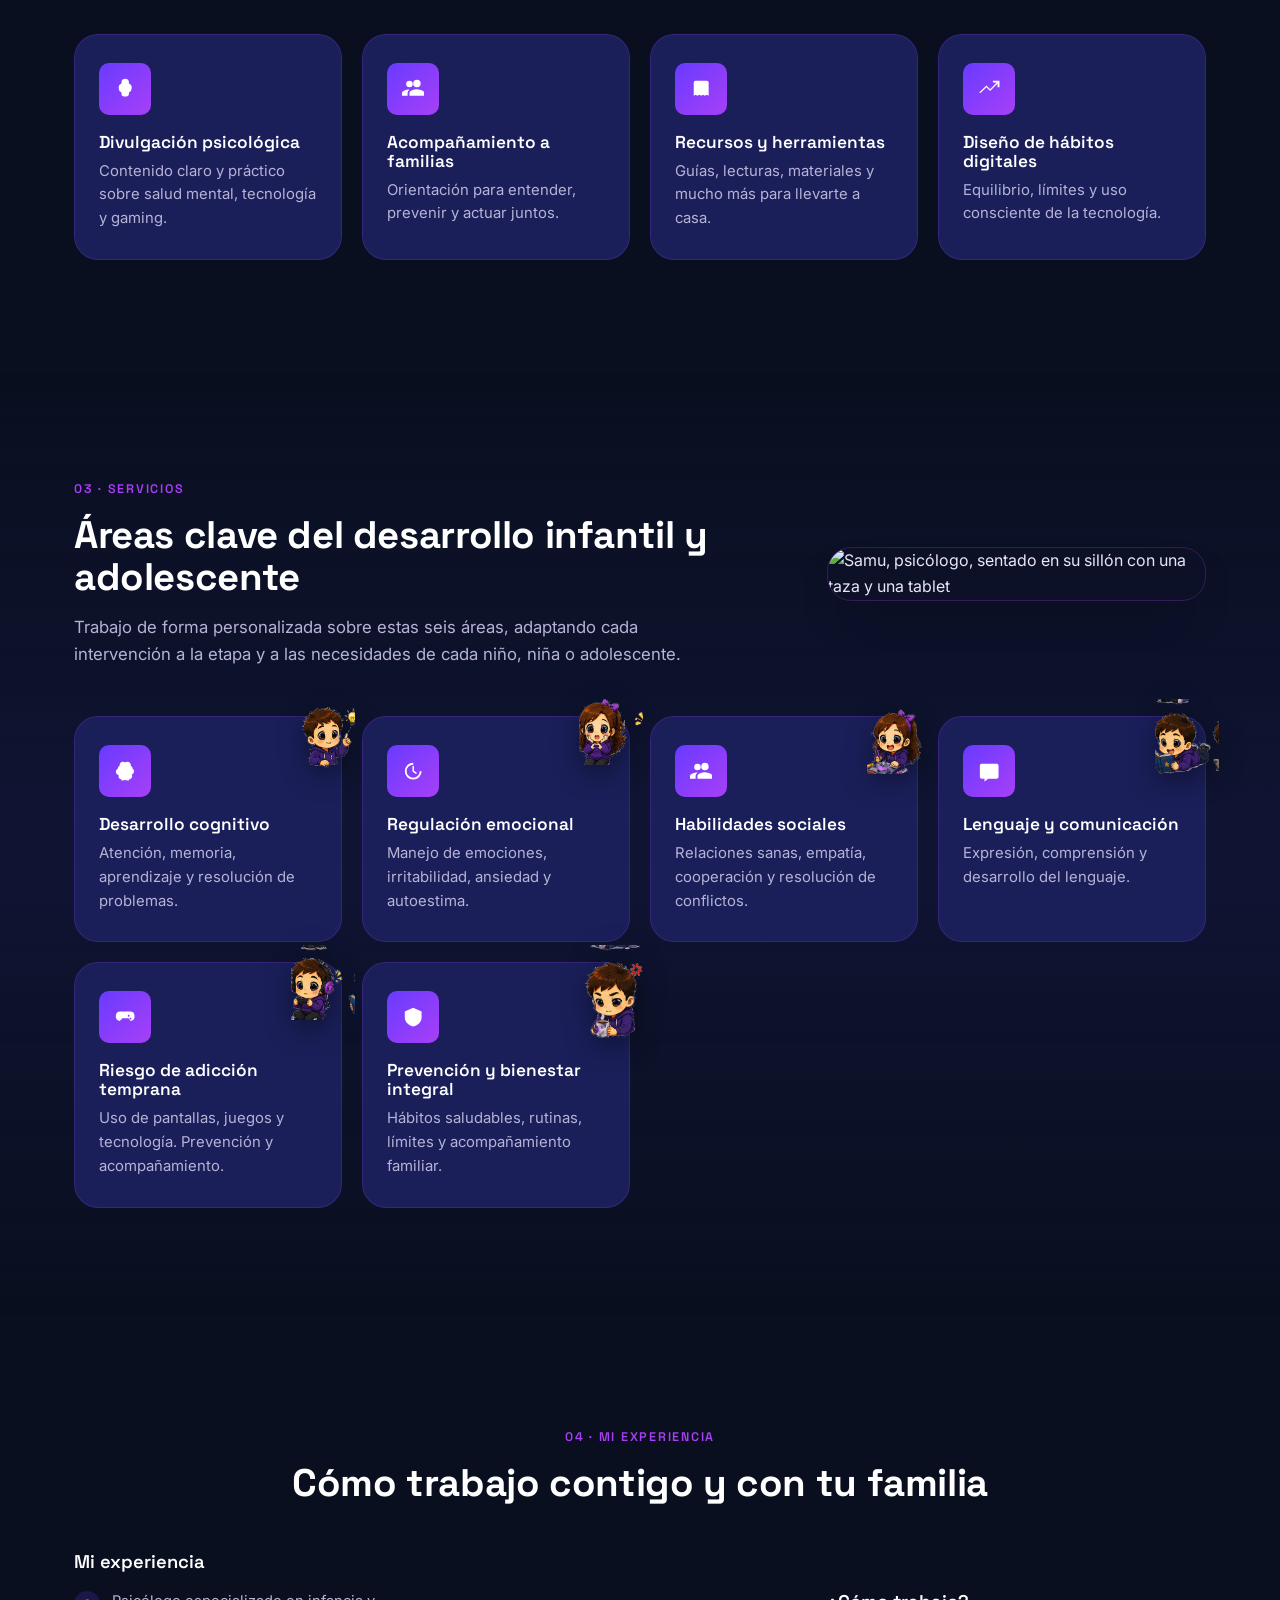
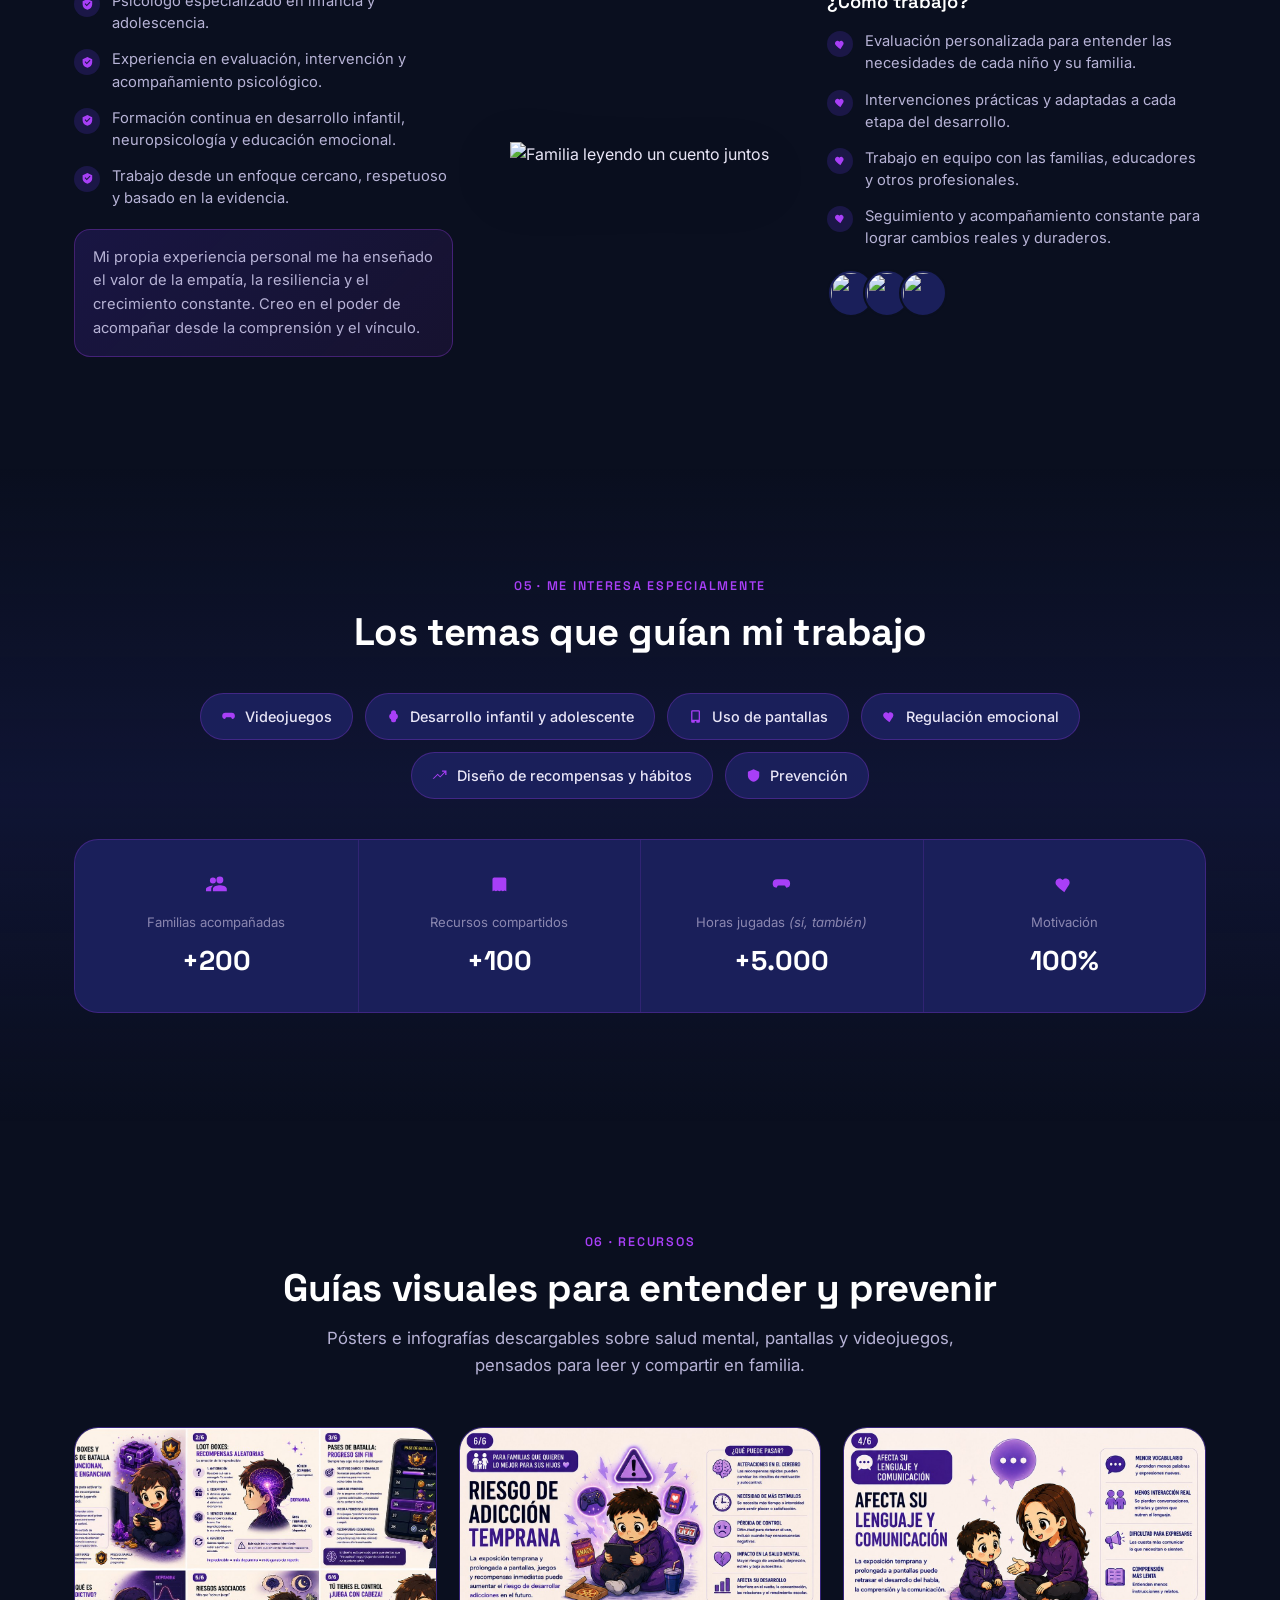
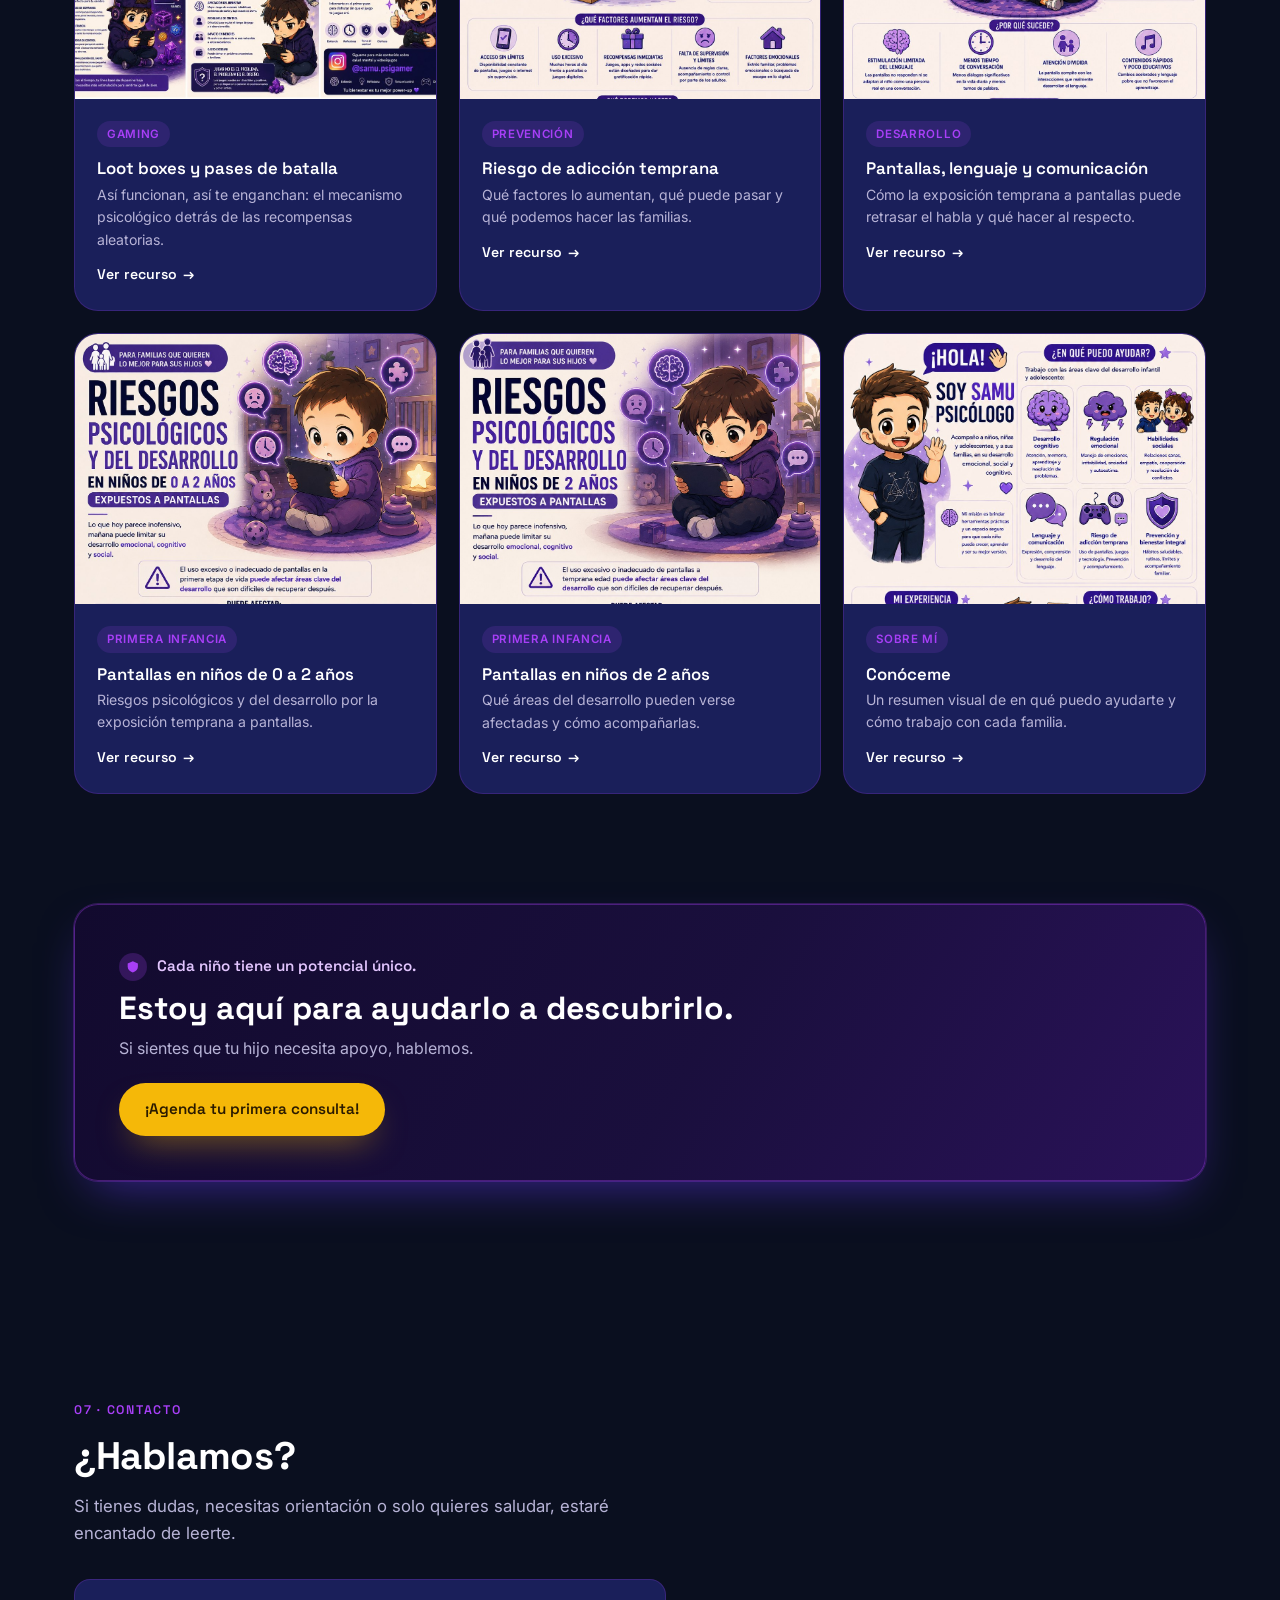
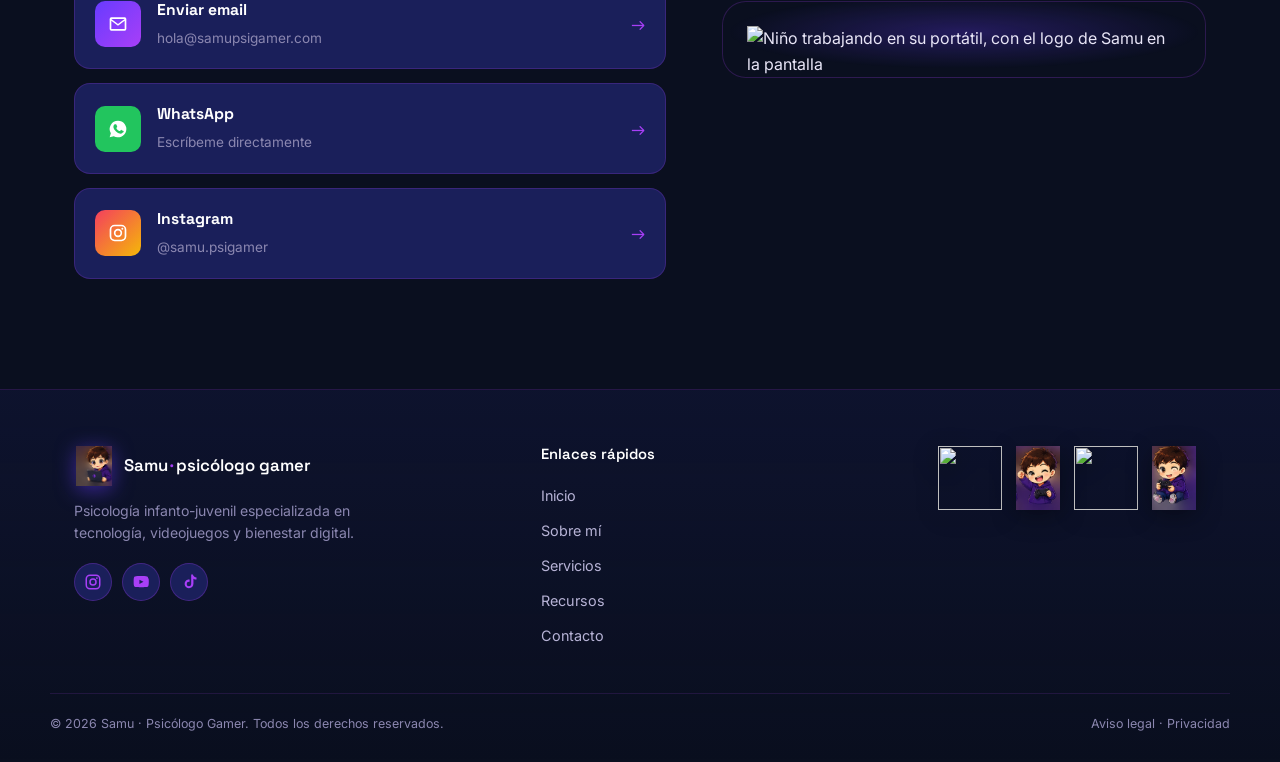
==== commit 9df2d06d: "Add files via upload" ====
--- a/index.html
+++ b/index.html
@@ -4,7 +4,7 @@
 <meta charset="UTF-8">
 <meta name="viewport" content="width=device-width, initial-scale=1.0">
 <title>Samu | Psicólogo Gamer — Salud mental, videojuegos y familias</title>
-<meta name="description" content="Samu, psicólogo especializado en la intersección entre salud mental, videojuegos y tecnología. Acompañamiento a familias, divulgación y hábitos digitales.">
+<meta name="description" content="Samu, psicólogo especializado en la intersección entre salud mental, videojuegos y tecnología. Servicios, recursos y acompañamiento a familias.">
 
 <link rel="icon" href="assets/personajes/personaje-1.png" type="image/png">
 <link rel="preconnect" href="https://fonts.googleapis.com">
@@ -14,7 +14,6 @@
 </head>
 <body>
 
-<!-- decorative pixel/blob background layer -->
 <div class="bg-fx" aria-hidden="true">
   <div class="blob blob-a"></div>
   <div class="blob blob-b"></div>
@@ -31,10 +30,11 @@
     </a>
 
     <nav class="main-nav" id="mainNav">
+      <a href="#top">Inicio</a>
       <a href="#sobre-mi">Sobre mí</a>
-      <a href="#que-hago">Qué hago</a>
-      <a href="#intereses">Intereses</a>
-      <a href="#hablamos">Hablamos</a>
+      <a href="#servicios">Servicios</a>
+      <a href="#recursos">Recursos</a>
+      <a href="#hablamos">Contacto</a>
     </nav>
 
     <a href="#hablamos" class="btn btn-primary btn-small header-cta">Escríbeme</a>
@@ -81,6 +81,10 @@
           relacionarnos con ella.
         </blockquote>
 
+        <span class="online-pill">
+          <span class="online-dot"></span> Consultas online
+        </span>
+
         <div class="qh-inline">
           <img src="assets/personajes/personaje-2.png" alt="" class="qh-avatar">
           <div>
@@ -117,17 +121,55 @@
           </li>
           <li class="badge-pill">
             <span class="badge-icon" aria-hidden="true">
-              <svg viewBox="0 0 24 24"><path d="M9 21h6v-1H9v1Zm3-19a7 7 0 0 0-4 12.74V17a1 1 0 0 0 1 1h6a1 1 0 0 0 1-1v-2.26A7 7 0 0 0 12 2Z"/></svg>
+              <svg viewBox="0 0 24 24"><path d="M12 2 3 6v6c0 5 3.8 8.7 9 10 5.2-1.3 9-5 9-10V6Z"/></svg>
             </span>
             <span><strong>Prevención</strong><br>Mejores hábitos, mejor futuro</span>
           </li>
         </ul>
 
-        <a href="#que-hago" class="btn btn-primary btn-wide">
+        <a href="#servicios" class="btn btn-primary btn-wide">
           Conoce más sobre mí <span class="arrow">→</span>
         </a>
       </div>
 
+    </div>
+  </section>
+
+  <!-- ===================== BADGES STRIP ===================== -->
+  <section class="badges-strip">
+    <div class="wrap">
+      <ul class="badges-strip-grid">
+        <li>
+          <span class="bs-icon" aria-hidden="true"><svg viewBox="0 0 24 24"><path d="M12 12a4 4 0 1 0-4-4 4 4 0 0 0 4 4Zm0 2c-3.3 0-7 1.7-7 4.5V21h14v-2.5c0-2.8-3.7-4.5-7-4.5Z"/></svg></span>
+          <strong>Infancia</strong>
+          <span>Acompañamiento en las primeras etapas de desarrollo.</span>
+        </li>
+        <li>
+          <span class="bs-icon" aria-hidden="true"><svg viewBox="0 0 24 24"><path d="M12 12a4 4 0 1 0-4-4 4 4 0 0 0 4 4Zm0 2c-3.3 0-7 1.7-7 4.5V21h14v-2.5c0-2.8-3.7-4.5-7-4.5Z"/></svg></span>
+          <strong>Adolescencia</strong>
+          <span>Orientación y apoyo en una etapa de grandes cambios.</span>
+        </li>
+        <li>
+          <span class="bs-icon" aria-hidden="true"><svg viewBox="0 0 24 24"><path d="M16 11a4 4 0 1 0-4-4 4 4 0 0 0 4 4Zm-8 0a3.5 3.5 0 1 0-3.5-3.5A3.5 3.5 0 0 0 8 11Zm8 2c-2.7 0-8 1.34-8 4v3h16v-3c0-2.66-5.3-4-8-4Zm-8 .2C4.6 13.7 0 15 0 17.2V20h6v-2.8c0-1.2.6-2.2 1.5-3Z"/></svg></span>
+          <strong>Familias</strong>
+          <span>Herramientas para comprender, acompañar y conectar mejor.</span>
+        </li>
+        <li>
+          <span class="bs-icon" aria-hidden="true"><svg viewBox="0 0 24 24"><path d="M9.5 2a3.5 3.5 0 0 0-3.44 4.14A3.5 3.5 0 0 0 4 9.5a3.5 3.5 0 0 0 1.06 6.66A3.5 3.5 0 0 0 8 20.94V22h1.5a3.5 3.5 0 0 0 3.5-3.5v-13A3.5 3.5 0 0 0 9.5 2Zm5 0A3.5 3.5 0 0 0 11 5.5v13a3.5 3.5 0 0 0 3.5 3.5H16v-1.06a3.5 3.5 0 0 0 2.94-5.28A3.5 3.5 0 0 0 20 9.5a3.5 3.5 0 0 0-2.06-3.36A3.5 3.5 0 0 0 14.5 2Z"/></svg></span>
+          <strong>Psicología</strong>
+          <span>Evaluación y tratamiento desde un enfoque basado en la evidencia.</span>
+        </li>
+        <li>
+          <span class="bs-icon" aria-hidden="true"><svg viewBox="0 0 24 24"><path d="M17 6H7a5 5 0 0 0-.6 9.97l1.35-2.34a1 1 0 0 1 .87-.5h6.76a1 1 0 0 1 .87.5l1.35 2.34A5 5 0 0 0 17 6ZM8.5 10.5h-1V12h-1v1h1v1.5h1V13h1v-1h-1v-1.5ZM15.75 9.5a1 1 0 1 1 0 2 1 1 0 0 1 0-2Zm2 3a1 1 0 1 1 0 2 1 1 0 0 1 0-2Z"/></svg></span>
+          <strong>Gaming &amp; tecnología</strong>
+          <span>Comprender el impacto psicológico del entorno digital.</span>
+        </li>
+        <li>
+          <span class="bs-icon" aria-hidden="true"><svg viewBox="0 0 24 24"><path d="M6 4h12a2 2 0 0 1 2 2v14l-2-1-2 1-2-1-2 1-2-1-2 1-2-1-2 1V6a2 2 0 0 1 2-2Z"/></svg></span>
+          <strong>Divulgación</strong>
+          <span>Contenido claro, riguroso y accesible para todos.</span>
+        </li>
+      </ul>
     </div>
   </section>
 
@@ -177,10 +219,151 @@
     </div>
   </section>
 
+  <!-- ===================== SERVICIOS ===================== -->
+  <section class="section section-tint" id="servicios">
+    <div class="wrap">
+      <div class="servicios-head">
+        <div>
+          <p class="eyebrow">03 · Servicios</p>
+          <h2 class="section-title">Áreas clave del desarrollo infantil y adolescente</h2>
+          <p class="section-lead">
+            Trabajo de forma personalizada sobre estas seis áreas, adaptando cada
+            intervención a la etapa y a las necesidades de cada niño, niña o adolescente.
+          </p>
+        </div>
+        <img src="assets/personajes/samu-sillon.png" alt="Samu, psicólogo, sentado en su sillón con una taza y una tablet" class="servicios-image">
+      </div>
+
+      <div class="cards-grid servicios-grid">
+        <article class="feature-card sticker-card">
+          <img src="assets/stickers/sticker-idea.png" alt="" class="sticker-accent">
+          <span class="feature-icon" aria-hidden="true">
+            <svg viewBox="0 0 24 24"><path d="M9.5 2a3.5 3.5 0 0 0-3.44 4.14A3.5 3.5 0 0 0 4 9.5a3.5 3.5 0 0 0 1.06 6.66A3.5 3.5 0 0 0 8 20.94V22h1.5a3.5 3.5 0 0 0 3.5-3.5v-13A3.5 3.5 0 0 0 9.5 2Zm5 0A3.5 3.5 0 0 0 11 5.5v13a3.5 3.5 0 0 0 3.5 3.5H16v-1.06a3.5 3.5 0 0 0 2.94-5.28A3.5 3.5 0 0 0 20 9.5a3.5 3.5 0 0 0-2.06-3.36A3.5 3.5 0 0 0 14.5 2Z"/></svg>
+          </span>
+          <h3>Desarrollo cognitivo</h3>
+          <p>Atención, memoria, aprendizaje y resolución de problemas.</p>
+        </article>
+
+        <article class="feature-card sticker-card">
+          <img src="assets/stickers/sticker-corazon.png" alt="" class="sticker-accent">
+          <span class="feature-icon" aria-hidden="true">
+            <svg viewBox="0 0 24 24"><path d="M12 3a9 9 0 1 0 9 9h-2a7 7 0 1 1-7-7V3Z"/><path d="M12 7v5l3 2" fill="none" stroke="currentColor" stroke-width="1.6" stroke-linecap="round" stroke-linejoin="round"/></svg>
+          </span>
+          <h3>Regulación emocional</h3>
+          <p>Manejo de emociones, irritabilidad, ansiedad y autoestima.</p>
+        </article>
+
+        <article class="feature-card sticker-card">
+          <img src="assets/stickers/sticker-dibujando.png" alt="" class="sticker-accent">
+          <span class="feature-icon" aria-hidden="true">
+            <svg viewBox="0 0 24 24"><path d="M16 11a4 4 0 1 0-4-4 4 4 0 0 0 4 4Zm-8 0a3.5 3.5 0 1 0-3.5-3.5A3.5 3.5 0 0 0 8 11Zm8 2c-2.7 0-8 1.34-8 4v3h16v-3c0-2.66-5.3-4-8-4Zm-8 .2C4.6 13.7 0 15 0 17.2V20h6v-2.8c0-1.2.6-2.2 1.5-3Z"/></svg>
+          </span>
+          <h3>Habilidades sociales</h3>
+          <p>Relaciones sanas, empatía, cooperación y resolución de conflictos.</p>
+        </article>
+
+        <article class="feature-card sticker-card">
+          <img src="assets/stickers/sticker-libro.png" alt="" class="sticker-accent">
+          <span class="feature-icon" aria-hidden="true">
+            <svg viewBox="0 0 24 24"><path d="M4 4h16a2 2 0 0 1 2 2v12a2 2 0 0 1-2 2h-9l-4 3v-3H4a2 2 0 0 1-2-2V6a2 2 0 0 1 2-2Z"/></svg>
+          </span>
+          <h3>Lenguaje y comunicación</h3>
+          <p>Expresión, comprensión y desarrollo del lenguaje.</p>
+        </article>
+
+        <article class="feature-card sticker-card">
+          <img src="assets/stickers/sticker-auriculares.png" alt="" class="sticker-accent">
+          <span class="feature-icon" aria-hidden="true">
+            <svg viewBox="0 0 24 24"><path d="M17 6H7a5 5 0 0 0-.6 9.97l1.35-2.34a1 1 0 0 1 .87-.5h6.76a1 1 0 0 1 .87.5l1.35 2.34A5 5 0 0 0 17 6ZM8.5 10.5h-1V12h-1v1h1v1.5h1V13h1v-1h-1v-1.5ZM15.75 9.5a1 1 0 1 1 0 2 1 1 0 0 1 0-2Zm2 3a1 1 0 1 1 0 2 1 1 0 0 1 0-2Z"/></svg>
+          </span>
+          <h3>Riesgo de adicción temprana</h3>
+          <p>Uso de pantallas, juegos y tecnología. Prevención y acompañamiento.</p>
+        </article>
+
+        <article class="feature-card sticker-card">
+          <img src="assets/stickers/sticker-taza.png" alt="" class="sticker-accent">
+          <span class="feature-icon" aria-hidden="true">
+            <svg viewBox="0 0 24 24"><path d="M12 2 3 6v6c0 5 3.8 8.7 9 10 5.2-1.3 9-5 9-10V6Z"/></svg>
+          </span>
+          <h3>Prevención y bienestar integral</h3>
+          <p>Hábitos saludables, rutinas, límites y acompañamiento familiar.</p>
+        </article>
+      </div>
+    </div>
+  </section>
+
+  <!-- ===================== MI EXPERIENCIA / CÓMO TRABAJO ===================== -->
+  <section class="section experiencia" id="experiencia">
+    <div class="wrap">
+      <p class="eyebrow eyebrow-center">04 · Mi experiencia</p>
+      <h2 class="section-title center">Cómo trabajo contigo y con tu familia</h2>
+
+      <div class="experiencia-grid">
+        <div class="experiencia-col">
+          <h3 class="experiencia-heading">Mi experiencia</h3>
+          <ul class="check-list">
+            <li>
+              <span class="check-icon" aria-hidden="true"><svg viewBox="0 0 24 24"><path d="M12 2 3 6v6c0 5 3.8 8.7 9 10 5.2-1.3 9-5 9-10V6Zm-1.2 13.4-4-4 1.4-1.4 2.6 2.6 5.6-5.6 1.4 1.4Z"/></svg></span>
+              Psicólogo especializado en infancia y adolescencia.
+            </li>
+            <li>
+              <span class="check-icon" aria-hidden="true"><svg viewBox="0 0 24 24"><path d="M12 2 3 6v6c0 5 3.8 8.7 9 10 5.2-1.3 9-5 9-10V6Zm-1.2 13.4-4-4 1.4-1.4 2.6 2.6 5.6-5.6 1.4 1.4Z"/></svg></span>
+              Experiencia en evaluación, intervención y acompañamiento psicológico.
+            </li>
+            <li>
+              <span class="check-icon" aria-hidden="true"><svg viewBox="0 0 24 24"><path d="M12 2 3 6v6c0 5 3.8 8.7 9 10 5.2-1.3 9-5 9-10V6Zm-1.2 13.4-4-4 1.4-1.4 2.6 2.6 5.6-5.6 1.4 1.4Z"/></svg></span>
+              Formación continua en desarrollo infantil, neuropsicología y educación emocional.
+            </li>
+            <li>
+              <span class="check-icon" aria-hidden="true"><svg viewBox="0 0 24 24"><path d="M12 2 3 6v6c0 5 3.8 8.7 9 10 5.2-1.3 9-5 9-10V6Zm-1.2 13.4-4-4 1.4-1.4 2.6 2.6 5.6-5.6 1.4 1.4Z"/></svg></span>
+              Trabajo desde un enfoque cercano, respetuoso y basado en la evidencia.
+            </li>
+          </ul>
+          <blockquote class="quote-card quote-card-small">
+            Mi propia experiencia personal me ha enseñado el valor de la empatía,
+            la resiliencia y el crecimiento constante. Creo en el poder de
+            acompañar desde la comprensión y el vínculo.
+          </blockquote>
+        </div>
+
+        <div class="experiencia-image">
+          <img src="assets/personajes/familia-lectura.png" alt="Familia leyendo un cuento juntos">
+        </div>
+
+        <div class="experiencia-col">
+          <h3 class="experiencia-heading">¿Cómo trabajo?</h3>
+          <ul class="check-list">
+            <li>
+              <span class="check-icon" aria-hidden="true"><svg viewBox="0 0 24 24"><path d="M12 21s-6.7-4.35-9.3-8.2C1 10.1 1.8 6.6 4.9 5.4c2-.8 3.9 0 5.1 1.6C11.1 5.4 13 4.6 15 5.4c3.1 1.2 3.9 4.7 2.2 7.4C14.7 16.65 12 21 12 21Z"/></svg></span>
+              Evaluación personalizada para entender las necesidades de cada niño y su familia.
+            </li>
+            <li>
+              <span class="check-icon" aria-hidden="true"><svg viewBox="0 0 24 24"><path d="M12 21s-6.7-4.35-9.3-8.2C1 10.1 1.8 6.6 4.9 5.4c2-.8 3.9 0 5.1 1.6C11.1 5.4 13 4.6 15 5.4c3.1 1.2 3.9 4.7 2.2 7.4C14.7 16.65 12 21 12 21Z"/></svg></span>
+              Intervenciones prácticas y adaptadas a cada etapa del desarrollo.
+            </li>
+            <li>
+              <span class="check-icon" aria-hidden="true"><svg viewBox="0 0 24 24"><path d="M12 21s-6.7-4.35-9.3-8.2C1 10.1 1.8 6.6 4.9 5.4c2-.8 3.9 0 5.1 1.6C11.1 5.4 13 4.6 15 5.4c3.1 1.2 3.9 4.7 2.2 7.4C14.7 16.65 12 21 12 21Z"/></svg></span>
+              Trabajo en equipo con las familias, educadores y otros profesionales.
+            </li>
+            <li>
+              <span class="check-icon" aria-hidden="true"><svg viewBox="0 0 24 24"><path d="M12 21s-6.7-4.35-9.3-8.2C1 10.1 1.8 6.6 4.9 5.4c2-.8 3.9 0 5.1 1.6C11.1 5.4 13 4.6 15 5.4c3.1 1.2 3.9 4.7 2.2 7.4C14.7 16.65 12 21 12 21Z"/></svg></span>
+              Seguimiento y acompañamiento constante para lograr cambios reales y duraderos.
+            </li>
+          </ul>
+          <div class="mini-avatars" aria-hidden="true">
+            <img src="assets/personajes/samu-adulto.png" alt="">
+            <img src="assets/personajes/nino-libro.png" alt="">
+            <img src="assets/personajes/nina-peluche.png" alt="">
+          </div>
+        </div>
+      </div>
+    </div>
+  </section>
+
   <!-- ===================== INTERESES ===================== -->
   <section class="section section-tint" id="intereses">
     <div class="wrap">
-      <p class="eyebrow eyebrow-center">03 · Me interesa especialmente</p>
+      <p class="eyebrow eyebrow-center">05 · Me interesa especialmente</p>
       <h2 class="section-title center">Los temas que guían mi trabajo</h2>
 
       <ul class="tag-list">
@@ -243,50 +426,161 @@
     </div>
   </section>
 
+  <!-- ===================== RECURSOS ===================== -->
+  <section class="section" id="recursos">
+    <div class="wrap">
+      <p class="eyebrow eyebrow-center">06 · Recursos</p>
+      <h2 class="section-title center">Guías visuales para entender y prevenir</h2>
+      <p class="section-lead center">
+        Pósters e infografías descargables sobre salud mental, pantallas y
+        videojuegos, pensados para leer y compartir en familia.
+      </p>
+
+      <div class="recursos-grid">
+
+        <article class="recurso-card">
+          <a href="assets/recursos/recurso-loot-boxes.jpg" target="_blank" rel="noopener" class="recurso-thumb">
+            <img src="assets/recursos/recurso-loot-boxes.jpg" alt="Portada del recurso: Loot boxes y pases de batalla">
+          </a>
+          <div class="recurso-body">
+            <span class="recurso-tag">Gaming</span>
+            <h3>Loot boxes y pases de batalla</h3>
+            <p>Así funcionan, así te enganchan: el mecanismo psicológico detrás de las recompensas aleatorias.</p>
+            <a href="assets/recursos/recurso-loot-boxes.jpg" target="_blank" rel="noopener" class="recurso-link">Ver recurso <span class="arrow">→</span></a>
+          </div>
+        </article>
+
+        <article class="recurso-card">
+          <a href="assets/recursos/recurso-adiccion-temprana.jpg" target="_blank" rel="noopener" class="recurso-thumb">
+            <img src="assets/recursos/recurso-adiccion-temprana.jpg" alt="Portada del recurso: Riesgo de adicción temprana">
+          </a>
+          <div class="recurso-body">
+            <span class="recurso-tag">Prevención</span>
+            <h3>Riesgo de adicción temprana</h3>
+            <p>Qué factores lo aumentan, qué puede pasar y qué podemos hacer las familias.</p>
+            <a href="assets/recursos/recurso-adiccion-temprana.jpg" target="_blank" rel="noopener" class="recurso-link">Ver recurso <span class="arrow">→</span></a>
+          </div>
+        </article>
+
+        <article class="recurso-card">
+          <a href="assets/recursos/recurso-lenguaje-comunicacion.jpg" target="_blank" rel="noopener" class="recurso-thumb">
+            <img src="assets/recursos/recurso-lenguaje-comunicacion.jpg" alt="Portada del recurso: Afecta su lenguaje y comunicación">
+          </a>
+          <div class="recurso-body">
+            <span class="recurso-tag">Desarrollo</span>
+            <h3>Pantallas, lenguaje y comunicación</h3>
+            <p>Cómo la exposición temprana a pantallas puede retrasar el habla y qué hacer al respecto.</p>
+            <a href="assets/recursos/recurso-lenguaje-comunicacion.jpg" target="_blank" rel="noopener" class="recurso-link">Ver recurso <span class="arrow">→</span></a>
+          </div>
+        </article>
+
+        <article class="recurso-card">
+          <a href="assets/recursos/recurso-riesgos-0-2.jpg" target="_blank" rel="noopener" class="recurso-thumb">
+            <img src="assets/recursos/recurso-riesgos-0-2.jpg" alt="Portada del recurso: Riesgos psicológicos en niños de 0 a 2 años">
+          </a>
+          <div class="recurso-body">
+            <span class="recurso-tag">Primera infancia</span>
+            <h3>Pantallas en niños de 0 a 2 años</h3>
+            <p>Riesgos psicológicos y del desarrollo por la exposición temprana a pantallas.</p>
+            <a href="assets/recursos/recurso-riesgos-0-2.jpg" target="_blank" rel="noopener" class="recurso-link">Ver recurso <span class="arrow">→</span></a>
+          </div>
+        </article>
+
+        <article class="recurso-card">
+          <a href="assets/recursos/recurso-riesgos-2-anos.jpg" target="_blank" rel="noopener" class="recurso-thumb">
+            <img src="assets/recursos/recurso-riesgos-2-anos.jpg" alt="Portada del recurso: Riesgos psicológicos en niños de 2 años">
+          </a>
+          <div class="recurso-body">
+            <span class="recurso-tag">Primera infancia</span>
+            <h3>Pantallas en niños de 2 años</h3>
+            <p>Qué áreas del desarrollo pueden verse afectadas y cómo acompañarlas.</p>
+            <a href="assets/recursos/recurso-riesgos-2-anos.jpg" target="_blank" rel="noopener" class="recurso-link">Ver recurso <span class="arrow">→</span></a>
+          </div>
+        </article>
+
+        <article class="recurso-card">
+          <a href="assets/recursos/recurso-conoceme.jpg" target="_blank" rel="noopener" class="recurso-thumb">
+            <img src="assets/recursos/recurso-conoceme.jpg" alt="Portada del recurso: Conóceme, cómo puedo ayudar a tu familia">
+          </a>
+          <div class="recurso-body">
+            <span class="recurso-tag">Sobre mí</span>
+            <h3>Conóceme</h3>
+            <p>Un resumen visual de en qué puedo ayudarte y cómo trabajo con cada familia.</p>
+            <a href="assets/recursos/recurso-conoceme.jpg" target="_blank" rel="noopener" class="recurso-link">Ver recurso <span class="arrow">→</span></a>
+          </div>
+        </article>
+
+      </div>
+    </div>
+  </section>
+
+  <!-- ===================== CTA BANNER ===================== -->
+  <section class="section cta-banner-section">
+    <div class="wrap">
+      <div class="cta-banner">
+        <div class="cta-banner-copy">
+          <p class="cta-eyebrow">
+            <span class="cta-shield" aria-hidden="true"><svg viewBox="0 0 24 24"><path d="M12 2 3 6v6c0 5 3.8 8.7 9 10 5.2-1.3 9-5 9-10V6Z"/></svg></span>
+            Cada niño tiene un potencial único.
+          </p>
+          <h2 class="cta-title">Estoy aquí para ayudarlo a descubrirlo.</h2>
+          <p class="cta-text">Si sientes que tu hijo necesita apoyo, hablemos.</p>
+          <a href="#hablamos" class="btn btn-cta">¡Agenda tu primera consulta!</a>
+        </div>
+        <img src="assets/personajes/nina-peluche.png" alt="" class="cta-banner-image">
+      </div>
+    </div>
+  </section>
+
   <!-- ===================== HABLAMOS / CONTACTO ===================== -->
   <section class="section hablamos" id="hablamos">
     <div class="wrap hablamos-grid">
-      <div class="hablamos-copy">
-        <img src="assets/personajes/personaje-3.png" alt="" class="hablamos-avatar">
-        <div>
-          <h2 class="section-title">¿Hablamos?</h2>
-          <p class="section-lead">
-            Si tienes dudas, necesitas orientación o solo quieres saludar,
-            estaré encantado de leerte.
-          </p>
-        </div>
-      </div>
-
-      <div class="contact-grid">
-        <a class="contact-card" href="mailto:hola@samupsigamer.com">
-          <span class="contact-icon icon-email" aria-hidden="true">
-            <svg viewBox="0 0 24 24"><path d="M4 4h16a2 2 0 0 1 2 2v12a2 2 0 0 1-2 2H4a2 2 0 0 1-2-2V6a2 2 0 0 1 2-2Zm0 2v.01L12 12l8-5.99V6H4Zm16 12V8.24l-8 6-8-6V18Z"/></svg>
-          </span>
-          <span>
-            <strong>Enviar email</strong>
-            <span class="contact-detail">hola@samupsigamer.com</span>
-          </span>
-        </a>
-
-        <a class="contact-card" href="https://wa.me/000000000" target="_blank" rel="noopener">
-          <span class="contact-icon icon-whatsapp" aria-hidden="true">
-            <svg viewBox="0 0 24 24"><path d="M12 2a10 10 0 0 0-8.6 15.1L2 22l5-1.35A10 10 0 1 0 12 2Zm5.6 14.2c-.24.68-1.4 1.3-1.94 1.36-.5.06-1.12.08-1.8-.11a12.7 12.7 0 0 1-1.86-.68 10.6 10.6 0 0 1-4.2-3.75c-.4-.55-1.3-1.9-1.3-3.6 0-1.7.9-2.5 1.2-2.85.3-.35.7-.4.9-.4h.65c.2 0 .48-.04.73.55.26.6.9 2.1.98 2.25.08.15.13.33.02.53-.1.2-.16.33-.32.5-.15.18-.32.4-.46.53-.15.15-.3.31-.13.6.16.3.72 1.2 1.55 1.94 1.06.94 1.96 1.24 2.26 1.38.3.15.48.13.65-.08.18-.2.75-.87.95-1.17.2-.3.4-.24.66-.15.27.1 1.72.82 2.02.97.3.15.5.23.57.35.08.13.08.7-.16 1.38Z"/></svg>
-          </span>
-          <span>
-            <strong>WhatsApp</strong>
-            <span class="contact-detail">Escríbeme directamente</span>
-          </span>
-        </a>
-
-        <a class="contact-card" href="https://instagram.com/samu.psigamer" target="_blank" rel="noopener">
-          <span class="contact-icon icon-instagram" aria-hidden="true">
-            <svg viewBox="0 0 24 24"><path d="M8 2h8a6 6 0 0 1 6 6v8a6 6 0 0 1-6 6H8a6 6 0 0 1-6-6V8a6 6 0 0 1 6-6Zm0 2a4 4 0 0 0-4 4v8a4 4 0 0 0 4 4h8a4 4 0 0 0 4-4V8a4 4 0 0 0-4-4Zm4 3a5 5 0 1 1 0 10 5 5 0 0 1 0-10Zm0 2a3 3 0 1 0 0 6 3 3 0 0 0 0-6Zm5.2-3.4a1.2 1.2 0 1 1 0 2.4 1.2 1.2 0 0 1 0-2.4Z"/></svg>
-          </span>
-          <span>
-            <strong>Instagram</strong>
-            <span class="contact-detail">@samu.psigamer</span>
-          </span>
-        </a>
+      <div class="hablamos-copy-col">
+        <p class="eyebrow">07 · Contacto</p>
+        <h2 class="section-title">¿Hablamos?</h2>
+        <p class="section-lead">
+          Si tienes dudas, necesitas orientación o solo quieres saludar,
+          estaré encantado de leerte.
+        </p>
+
+        <div class="contact-grid">
+          <a class="contact-card" href="mailto:hola@samupsigamer.com">
+            <span class="contact-icon icon-email" aria-hidden="true">
+              <svg viewBox="0 0 24 24"><path d="M4 4h16a2 2 0 0 1 2 2v12a2 2 0 0 1-2 2H4a2 2 0 0 1-2-2V6a2 2 0 0 1 2-2Zm0 2v.01L12 12l8-5.99V6H4Zm16 12V8.24l-8 6-8-6V18Z"/></svg>
+            </span>
+            <span>
+              <strong>Enviar email</strong>
+              <span class="contact-detail">hola@samupsigamer.com</span>
+            </span>
+            <span class="contact-arrow" aria-hidden="true">→</span>
+          </a>
+
+          <a class="contact-card" href="https://wa.me/000000000" target="_blank" rel="noopener">
+            <span class="contact-icon icon-whatsapp" aria-hidden="true">
+              <svg viewBox="0 0 24 24"><path d="M12 2a10 10 0 0 0-8.6 15.1L2 22l5-1.35A10 10 0 1 0 12 2Zm5.6 14.2c-.24.68-1.4 1.3-1.94 1.36-.5.06-1.12.08-1.8-.11a12.7 12.7 0 0 1-1.86-.68 10.6 10.6 0 0 1-4.2-3.75c-.4-.55-1.3-1.9-1.3-3.6 0-1.7.9-2.5 1.2-2.85.3-.35.7-.4.9-.4h.65c.2 0 .48-.04.73.55.26.6.9 2.1.98 2.25.08.15.13.33.02.53-.1.2-.16.33-.32.5-.15.18-.32.4-.46.53-.15.15-.3.31-.13.6.16.3.72 1.2 1.55 1.94 1.06.94 1.96 1.24 2.26 1.38.3.15.48.13.65-.08.18-.2.75-.87.95-1.17.2-.3.4-.24.66-.15.27.1 1.72.82 2.02.97.3.15.5.23.57.35.08.13.08.7-.16 1.38Z"/></svg>
+            </span>
+            <span>
+              <strong>WhatsApp</strong>
+              <span class="contact-detail">Escríbeme directamente</span>
+            </span>
+            <span class="contact-arrow" aria-hidden="true">→</span>
+          </a>
+
+          <a class="contact-card" href="https://instagram.com/samu.psigamer" target="_blank" rel="noopener">
+            <span class="contact-icon icon-instagram" aria-hidden="true">
+              <svg viewBox="0 0 24 24"><path d="M8 2h8a6 6 0 0 1 6 6v8a6 6 0 0 1-6 6H8a6 6 0 0 1-6-6V8a6 6 0 0 1 6-6Zm0 2a4 4 0 0 0-4 4v8a4 4 0 0 0 4 4h8a4 4 0 0 0 4-4V8a4 4 0 0 0-4-4Zm4 3a5 5 0 1 1 0 10 5 5 0 0 1 0-10Zm0 2a3 3 0 1 0 0 6 3 3 0 0 0 0-6Zm5.2-3.4a1.2 1.2 0 1 1 0 2.4 1.2 1.2 0 0 1 0-2.4Z"/></svg>
+            </span>
+            <span>
+              <strong>Instagram</strong>
+              <span class="contact-detail">@samu.psigamer</span>
+            </span>
+            <span class="contact-arrow" aria-hidden="true">→</span>
+          </a>
+        </div>
+      </div>
+
+      <div class="hablamos-visual">
+        <img src="assets/personajes/nino-laptop-2.png" alt="Niño trabajando en su portátil, con el logo de Samu en la pantalla">
       </div>
     </div>
   </section>
@@ -295,25 +589,50 @@
 
 <!-- ===================== FOOTER ===================== -->
 <footer class="site-footer">
-  <div class="wrap footer-inner">
-    <div class="footer-characters" aria-hidden="true">
-      <img src="assets/personajes/personaje-1.png" alt="">
-      <img src="assets/personajes/personaje-2.png" alt="">
-      <img src="assets/personajes/personaje-4.png" alt="">
-      <img src="assets/personajes/personaje-5.png" alt="">
-    </div>
-
-    <div class="footer-meta">
-      <p class="brand-text footer-brand">Samu<span class="brand-dot">·</span>psicólogo gamer</p>
-      <p class="footer-tag">Salud mental, videojuegos y familias.</p>
-      <nav class="footer-nav">
-        <a href="#sobre-mi">Sobre mí</a>
-        <a href="#que-hago">Qué hago</a>
-        <a href="#intereses">Intereses</a>
-        <a href="#hablamos">Hablamos</a>
-      </nav>
-      <p class="footer-copy">© <span id="year"></span> Samu · Psicólogo Gamer. Todos los derechos reservados.</p>
-    </div>
+  <div class="wrap footer-top">
+
+    <div class="footer-brand-col">
+      <a href="#top" class="brand">
+        <img src="assets/personajes/personaje-1.png" alt="" class="brand-avatar">
+        <span class="brand-text">Samu<span class="brand-dot">·</span>psicólogo gamer</span>
+      </a>
+      <p class="footer-tag">Psicología infanto-juvenil especializada en tecnología, videojuegos y bienestar digital.</p>
+      <div class="footer-social">
+        <a href="https://instagram.com/samu.psigamer" target="_blank" rel="noopener" aria-label="Instagram">
+          <svg viewBox="0 0 24 24"><path d="M8 2h8a6 6 0 0 1 6 6v8a6 6 0 0 1-6 6H8a6 6 0 0 1-6-6V8a6 6 0 0 1 6-6Zm0 2a4 4 0 0 0-4 4v8a4 4 0 0 0 4 4h8a4 4 0 0 0 4-4V8a4 4 0 0 0-4-4Zm4 3a5 5 0 1 1 0 10 5 5 0 0 1 0-10Zm0 2a3 3 0 1 0 0 6 3 3 0 0 0 0-6Zm5.2-3.4a1.2 1.2 0 1 1 0 2.4 1.2 1.2 0 0 1 0-2.4Z"/></svg>
+        </a>
+        <a href="#" aria-label="YouTube">
+          <svg viewBox="0 0 24 24"><path d="M21.6 7.2s-.2-1.5-.8-2.1c-.8-.8-1.7-.8-2.1-.9C15.9 4 12 4 12 4h0s-3.9 0-6.7.2c-.4.1-1.3.1-2.1.9-.6.6-.8 2.1-.8 2.1S2.2 9 2.2 10.7v1.6C2.2 14 2.4 15.8 2.4 15.8s.2 1.5.8 2.1c.8.8 1.9.8 2.3.9 1.7.2 7.1.2 7.1.2s3.9 0 6.7-.2c.4-.1 1.3-.1 2.1-.9.6-.6.8-2.1.8-2.1s.2-1.8.2-3.5v-1.6c0-1.7-.2-3.5-.2-3.5ZM9.9 14.6V8.9l5.4 2.9-5.4 2.8Z"/></svg>
+        </a>
+        <a href="#" aria-label="TikTok">
+          <svg viewBox="0 0 24 24"><path d="M14.5 2h2.7c.2 1.3.9 2.4 2 3.1.8.5 1.7.8 2.8.9v2.8c-1.5 0-2.9-.4-4.1-1.2v6.8c0 3.3-2.6 5.9-5.9 5.9-1.4 0-2.7-.5-3.7-1.3a5.9 5.9 0 0 1-.8-8.3c1.1-1.3 2.7-2 4.4-2 .3 0 .6 0 .9.1v2.9a2.9 2.9 0 0 0-.9-.1 3 3 0 1 0 3 3V2Z"/></svg>
+        </a>
+      </div>
+    </div>
+
+    <nav class="footer-links-col">
+      <h3>Enlaces rápidos</h3>
+      <a href="#top">Inicio</a>
+      <a href="#sobre-mi">Sobre mí</a>
+      <a href="#servicios">Servicios</a>
+      <a href="#recursos">Recursos</a>
+      <a href="#hablamos">Contacto</a>
+    </nav>
+
+    <div class="footer-characters-col" aria-hidden="true">
+      <div class="footer-characters">
+        <img src="assets/personajes/samu-adulto.png" alt="">
+        <img src="assets/personajes/personaje-2.png" alt="">
+        <img src="assets/personajes/nina-peluche.png" alt="">
+        <img src="assets/personajes/personaje-5.png" alt="">
+      </div>
+    </div>
+
+  </div>
+
+  <div class="wrap footer-bottom">
+    <p class="footer-copy">© <span id="year"></span> Samu · Psicólogo Gamer. Todos los derechos reservados.</p>
+    <p class="footer-legal"><a href="#">Aviso legal</a> · <a href="#">Privacidad</a></p>
   </div>
 </footer>
 
--- a/styles.css
+++ b/styles.css
@@ -469,32 +469,41 @@
 /* ================= HABLAMOS ================= */
 .hablamos-grid{
   display: grid;
+  grid-template-columns: 1.1fr .9fr;
+  gap: 56px;
+  align-items: center;
+}
+.hablamos-copy-col .section-title{ margin-top: 2px; }
+.hablamos-copy-col .section-lead{ margin-bottom: 32px; }
+
+.hablamos-visual{
+  border-radius: var(--radius-lg);
+  overflow: hidden;
+  background: radial-gradient(70% 70% at 50% 40%, rgba(104,59,255,.28), rgba(10,15,31,0) 70%);
+  border: 1px solid rgba(168,63,247,.22);
+  display: flex;
+  align-items: flex-end;
+  justify-content: center;
+  padding: 24px 24px 0;
+}
+.hablamos-visual img{ max-height: 420px; width: auto; }
+
+.contact-grid{
+  display: grid;
   grid-template-columns: 1fr;
-  gap: 40px;
-}
-.hablamos-copy{
-  display: flex;
-  gap: 20px;
-  align-items: flex-start;
-}
-.hablamos-avatar{ width: 84px; height: 84px; object-fit: contain; flex-shrink: 0; }
-
-.contact-grid{
-  display: grid;
-  grid-template-columns: repeat(3, 1fr);
+  gap: 14px;
+}
+.contact-card{
+  display: flex;
+  align-items: center;
   gap: 16px;
-}
-.contact-card{
-  display: flex;
-  align-items: center;
-  gap: 16px;
-  padding: 20px 22px;
+  padding: 18px 20px;
   background: var(--bg-card);
   border: 1px solid rgba(168,63,247,.22);
   border-radius: var(--radius-md);
   transition: transform .2s ease, border-color .2s ease;
 }
-.contact-card:hover{ transform: translateY(-4px); border-color: rgba(168,63,247,.5); }
+.contact-card:hover{ transform: translateX(4px); border-color: rgba(168,63,247,.5); }
 .contact-card strong{
   display: block;
   color: var(--white);
@@ -514,38 +523,79 @@
 .icon-email{ background: var(--grad-purple); }
 .icon-whatsapp{ background: var(--green); }
 .icon-instagram{ background: linear-gradient(135deg, var(--pink), var(--amber)); }
+.contact-arrow{
+  margin-left: auto;
+  color: var(--purple-2);
+  font-family: var(--font-display);
+  font-size: 1.1rem;
+  transition: transform .2s ease;
+}
+.contact-card:hover .contact-arrow{ transform: translateX(4px); }
 
 /* ================= FOOTER ================= */
 .site-footer{
   position: relative;
   z-index: 1;
   border-top: 1px solid rgba(168,63,247,.18);
-  padding: 56px 0 34px;
+  padding: 56px 0 0;
   background: linear-gradient(180deg, rgba(26,31,90,.25), transparent);
 }
-.footer-inner{
-  display: flex;
-  flex-wrap: wrap;
-  align-items: center;
-  justify-content: space-between;
-  gap: 32px;
-}
-.footer-characters{
-  display: flex;
-  gap: 4px;
-}
+.footer-top{
+  display: grid;
+  grid-template-columns: 1.3fr .9fr 1fr;
+  gap: 40px;
+  padding-bottom: 40px;
+}
+.footer-brand-col .brand{ margin-bottom: 14px; }
+.footer-tag{ color: var(--ink-faint); font-size: .88rem; max-width: 340px; margin-bottom: 18px; }
+.footer-social{ display: flex; gap: 10px; }
+.footer-social a{
+  width: 38px; height: 38px;
+  border-radius: 50%;
+  display: flex; align-items: center; justify-content: center;
+  background: var(--bg-card);
+  border: 1px solid rgba(168,63,247,.28);
+  color: var(--purple-2);
+  transition: transform .2s ease, border-color .2s ease, color .2s ease;
+}
+.footer-social a:hover{ transform: translateY(-3px); border-color: var(--purple-2); color: var(--white); }
+.footer-social svg{ width: 18px; height: 18px; }
+
+.footer-links-col h3{
+  font-family: var(--font-display);
+  font-size: .92rem;
+  font-weight: 600;
+  color: var(--white);
+  margin-bottom: 16px;
+}
+.footer-links-col{ display: flex; flex-direction: column; }
+.footer-links-col a{
+  color: var(--ink-dim);
+  font-size: .9rem;
+  padding: 6px 0;
+}
+.footer-links-col a:hover{ color: var(--white); }
+
+.footer-characters-col{ display: flex; align-items: flex-start; justify-content: flex-end; }
+.footer-characters{ display: flex; gap: 4px; }
 .footer-characters img{
   width: 64px; height: 64px;
   object-fit: contain;
   filter: drop-shadow(0 6px 12px rgba(0,0,0,.4));
 }
-.footer-meta{ text-align: right; }
-.footer-brand{ font-size: 1rem; margin-bottom: 4px; }
-.footer-tag{ color: var(--ink-faint); font-size: .85rem; margin-bottom: 14px; }
-.footer-nav{ display: flex; gap: 18px; justify-content: flex-end; margin-bottom: 14px; flex-wrap: wrap; }
-.footer-nav a{ font-size: .85rem; color: var(--ink-dim); }
-.footer-nav a:hover{ color: var(--white); }
+
+.footer-bottom{
+  display: flex;
+  flex-wrap: wrap;
+  gap: 12px;
+  justify-content: space-between;
+  padding: 20px 0 28px;
+  border-top: 1px solid rgba(168,63,247,.14);
+}
 .footer-copy{ color: var(--ink-faint); font-size: .78rem; }
+.footer-legal{ font-size: .78rem; color: var(--ink-faint); }
+.footer-legal a{ color: var(--ink-faint); }
+.footer-legal a:hover{ color: var(--white); }
 
 /* ================= FLOATING ACTION ================= */
 .fab{
@@ -574,6 +624,288 @@
   transform: translateY(0);
 }
 
+/* ================= ONLINE PILL ================= */
+.online-pill{
+  display: inline-flex;
+  align-items: center;
+  gap: 9px;
+  padding: 9px 16px;
+  border-radius: var(--radius-pill);
+  background: var(--bg-card);
+  border: 1px solid rgba(34,197,94,.35);
+  color: var(--ink);
+  font-size: .85rem;
+  font-weight: 500;
+  margin-bottom: 26px;
+}
+.online-dot{
+  width: 8px; height: 8px;
+  border-radius: 50%;
+  background: var(--green);
+  box-shadow: 0 0 0 3px rgba(34,197,94,.22);
+}
+
+/* ================= BADGES STRIP ================= */
+.badges-strip{
+  position: relative;
+  z-index: 1;
+  padding: 20px 0 60px;
+}
+.badges-strip-grid{
+  list-style: none;
+  margin: 0; padding: 0;
+  display: grid;
+  grid-template-columns: repeat(6, 1fr);
+  gap: 14px;
+}
+.badges-strip-grid li{
+  background: var(--bg-card);
+  border: 1px solid rgba(168,63,247,.2);
+  border-radius: var(--radius-md);
+  padding: 20px 16px;
+  display: flex;
+  flex-direction: column;
+  gap: 6px;
+  transition: transform .2s ease, border-color .2s ease;
+}
+.badges-strip-grid li:hover{ transform: translateY(-4px); border-color: rgba(168,63,247,.5); }
+.badges-strip-grid strong{
+  font-family: var(--font-display);
+  font-weight: 600;
+  color: var(--white);
+  font-size: .95rem;
+}
+.badges-strip-grid span{
+  color: var(--ink-faint);
+  font-size: .82rem;
+  line-height: 1.45;
+}
+.bs-icon{
+  width: 38px; height: 38px;
+  border-radius: var(--radius-sm);
+  display: flex; align-items: center; justify-content: center;
+  background: var(--grad-purple);
+  color: var(--white);
+  font-size: 1rem;
+  margin-bottom: 4px;
+}
+
+/* ================= SERVICIOS ================= */
+.servicios-head{
+  display: grid;
+  grid-template-columns: 1.3fr .7fr;
+  gap: 48px;
+  align-items: center;
+  margin-bottom: 48px;
+}
+.servicios-image{
+  width: 100%;
+  border-radius: var(--radius-lg);
+  border: 1px solid rgba(168,63,247,.25);
+  box-shadow: var(--shadow-card);
+}
+.servicios-grid{ margin-top: 0; }
+.sticker-card{ position: relative; overflow: visible; }
+.sticker-accent{
+  position: absolute;
+  top: -18px;
+  right: -14px;
+  width: 64px;
+  height: auto;
+  filter: drop-shadow(0 8px 14px rgba(0,0,0,.45));
+  pointer-events: none;
+}
+
+/* ================= EXPERIENCIA ================= */
+.experiencia-grid{
+  display: grid;
+  grid-template-columns: 1fr .8fr 1fr;
+  gap: 36px;
+  align-items: center;
+  margin-top: 48px;
+}
+.experiencia-heading{
+  font-size: 1.15rem;
+  font-weight: 600;
+  margin-bottom: 18px;
+}
+.check-list{
+  list-style: none;
+  margin: 0 0 20px;
+  padding: 0;
+  display: grid;
+  gap: 14px;
+}
+.check-list li{
+  display: flex;
+  align-items: flex-start;
+  gap: 12px;
+  color: var(--ink-dim);
+  font-size: .92rem;
+  line-height: 1.5;
+}
+.check-icon{
+  flex-shrink: 0;
+  width: 26px; height: 26px;
+  border-radius: 50%;
+  display: flex; align-items: center; justify-content: center;
+  background: rgba(104,59,255,.18);
+  color: var(--purple-2);
+  font-size: .8rem;
+  margin-top: 1px;
+}
+.quote-card-small{
+  margin: 0;
+  padding: 16px 18px;
+  font-size: .92rem;
+  font-family: var(--font-body);
+  font-weight: 400;
+  color: var(--ink-dim);
+}
+.experiencia-image{
+  display: flex;
+  justify-content: center;
+}
+.experiencia-image img{
+  max-width: 100%;
+  filter: drop-shadow(0 20px 30px rgba(0,0,0,.4));
+}
+.mini-avatars{
+  display: flex;
+  gap: -8px;
+}
+.mini-avatars img{
+  width: 48px; height: 48px;
+  object-fit: contain;
+  border-radius: 50%;
+  background: var(--bg-card);
+  border: 2px solid var(--bg-deep);
+  margin-left: -12px;
+  padding: 2px;
+}
+.mini-avatars img:first-child{ margin-left: 0; }
+
+/* ================= RECURSOS ================= */
+.recursos-grid{
+  display: grid;
+  grid-template-columns: repeat(3, 1fr);
+  gap: 22px;
+  margin-top: 48px;
+}
+.recurso-card{
+  background: var(--bg-card);
+  border: 1px solid rgba(168,63,247,.2);
+  border-radius: var(--radius-lg);
+  overflow: hidden;
+  display: flex;
+  flex-direction: column;
+  transition: transform .25s ease, border-color .25s ease, box-shadow .25s ease;
+}
+.recurso-card:hover{
+  transform: translateY(-6px);
+  border-color: rgba(168,63,247,.55);
+  box-shadow: var(--shadow-glow);
+}
+.recurso-thumb{
+  display: block;
+  aspect-ratio: 4 / 3;
+  overflow: hidden;
+  background: var(--bg-deep);
+}
+.recurso-thumb img{
+  width: 100%; height: 100%;
+  object-fit: cover;
+  object-position: top;
+  transition: transform .3s ease;
+}
+.recurso-card:hover .recurso-thumb img{ transform: scale(1.05); }
+.recurso-body{ padding: 22px 22px 24px; display: flex; flex-direction: column; gap: 6px; }
+.recurso-tag{
+  align-self: flex-start;
+  font-size: .72rem;
+  font-weight: 600;
+  text-transform: uppercase;
+  letter-spacing: .06em;
+  color: var(--purple-2);
+  background: rgba(168,63,247,.14);
+  padding: 4px 10px;
+  border-radius: var(--radius-pill);
+  margin-bottom: 6px;
+}
+.recurso-body h3{
+  font-size: 1.05rem;
+  font-weight: 600;
+  color: var(--white);
+}
+.recurso-body p{
+  color: var(--ink-dim);
+  font-size: .88rem;
+  margin-bottom: 6px;
+}
+.recurso-link{
+  font-family: var(--font-display);
+  font-weight: 600;
+  font-size: .88rem;
+  color: var(--white);
+  display: inline-flex;
+  align-items: center;
+  gap: 6px;
+  margin-top: auto;
+}
+.recurso-link .arrow{ transition: transform .2s ease; }
+.recurso-card:hover .recurso-link .arrow{ transform: translateX(4px); }
+
+/* ================= CTA BANNER ================= */
+.cta-banner-section{ padding: 0 0 110px; }
+.cta-banner{
+  position: relative;
+  overflow: hidden;
+  display: grid;
+  grid-template-columns: 1.4fr .6fr;
+  align-items: end;
+  gap: 24px;
+  border-radius: var(--radius-lg);
+  background: linear-gradient(120deg, #120a2e 0%, #1a0f3d 55%, #2a1259 100%);
+  border: 1px solid rgba(168,63,247,.35);
+  padding: 48px 44px 0;
+  box-shadow: var(--shadow-glow);
+}
+.cta-banner-copy{ padding-bottom: 44px; }
+.cta-eyebrow{
+  display: flex;
+  align-items: center;
+  gap: 10px;
+  color: var(--lavender);
+  font-family: var(--font-display);
+  font-weight: 600;
+  font-size: .95rem;
+  margin-bottom: 10px;
+}
+.cta-shield{
+  width: 28px; height: 28px;
+  border-radius: 50%;
+  display: flex; align-items: center; justify-content: center;
+  background: rgba(168,63,247,.22);
+  color: var(--purple-2);
+  font-size: .85rem;
+}
+.cta-title{
+  font-size: clamp(1.5rem, 2.6vw, 2rem);
+  margin-bottom: 10px;
+}
+.cta-text{ color: var(--ink-dim); margin-bottom: 22px; }
+.btn-cta{
+  background: var(--amber);
+  color: #2a1a00;
+  box-shadow: 0 16px 34px -14px rgba(245,184,8,.55);
+}
+.btn-cta:hover{ filter: brightness(1.05); }
+.cta-banner-image{
+  max-width: 100%;
+  align-self: end;
+  filter: drop-shadow(0 16px 24px rgba(0,0,0,.4));
+}
+
 /* ================= RESPONSIVE ================= */
 @media (max-width: 980px){
   .hero-grid{ grid-template-columns: 1fr; }
@@ -582,9 +914,24 @@
   .stats-bar{ grid-template-columns: repeat(2, 1fr); }
   .stat:nth-child(3){ border-left: none; }
   .contact-grid{ grid-template-columns: 1fr; }
-  .footer-inner{ justify-content: center; text-align: center; }
-  .footer-meta{ text-align: center; }
-  .footer-nav{ justify-content: center; }
+
+  .badges-strip-grid{ grid-template-columns: repeat(3, 1fr); }
+  .servicios-head{ grid-template-columns: 1fr; }
+  .servicios-image{ max-width: 420px; margin: 0 auto; }
+  .experiencia-grid{ grid-template-columns: 1fr; }
+  .experiencia-image{ order: -1; max-width: 320px; margin: 0 auto; }
+  .recursos-grid{ grid-template-columns: repeat(2, 1fr); }
+  .cta-banner{ grid-template-columns: 1fr; padding: 40px 30px 0; }
+  .cta-banner-image{ max-width: 220px; margin: 0 auto; }
+  .hablamos-grid{ grid-template-columns: 1fr; }
+  .hablamos-visual{ order: -1; padding: 20px; }
+  .hablamos-visual img{ max-height: 280px; }
+
+  .footer-top{ grid-template-columns: 1fr; text-align: center; gap: 32px; }
+  .footer-brand-col .brand{ justify-content: center; }
+  .footer-social{ justify-content: center; }
+  .footer-characters-col{ justify-content: center; }
+  .footer-bottom{ justify-content: center; text-align: center; }
 }
 
 @media (max-width: 760px){
@@ -616,4 +963,8 @@
   .stat:first-child{ border-top: none; }
   .section{ padding: 76px 0; }
   .qh-inline{ flex-direction: column; }
-}
+
+  .badges-strip-grid{ grid-template-columns: repeat(2, 1fr); }
+  .recursos-grid{ grid-template-columns: 1fr; }
+  .sticker-accent{ width: 50px; top: -14px; right: -10px; }
+}
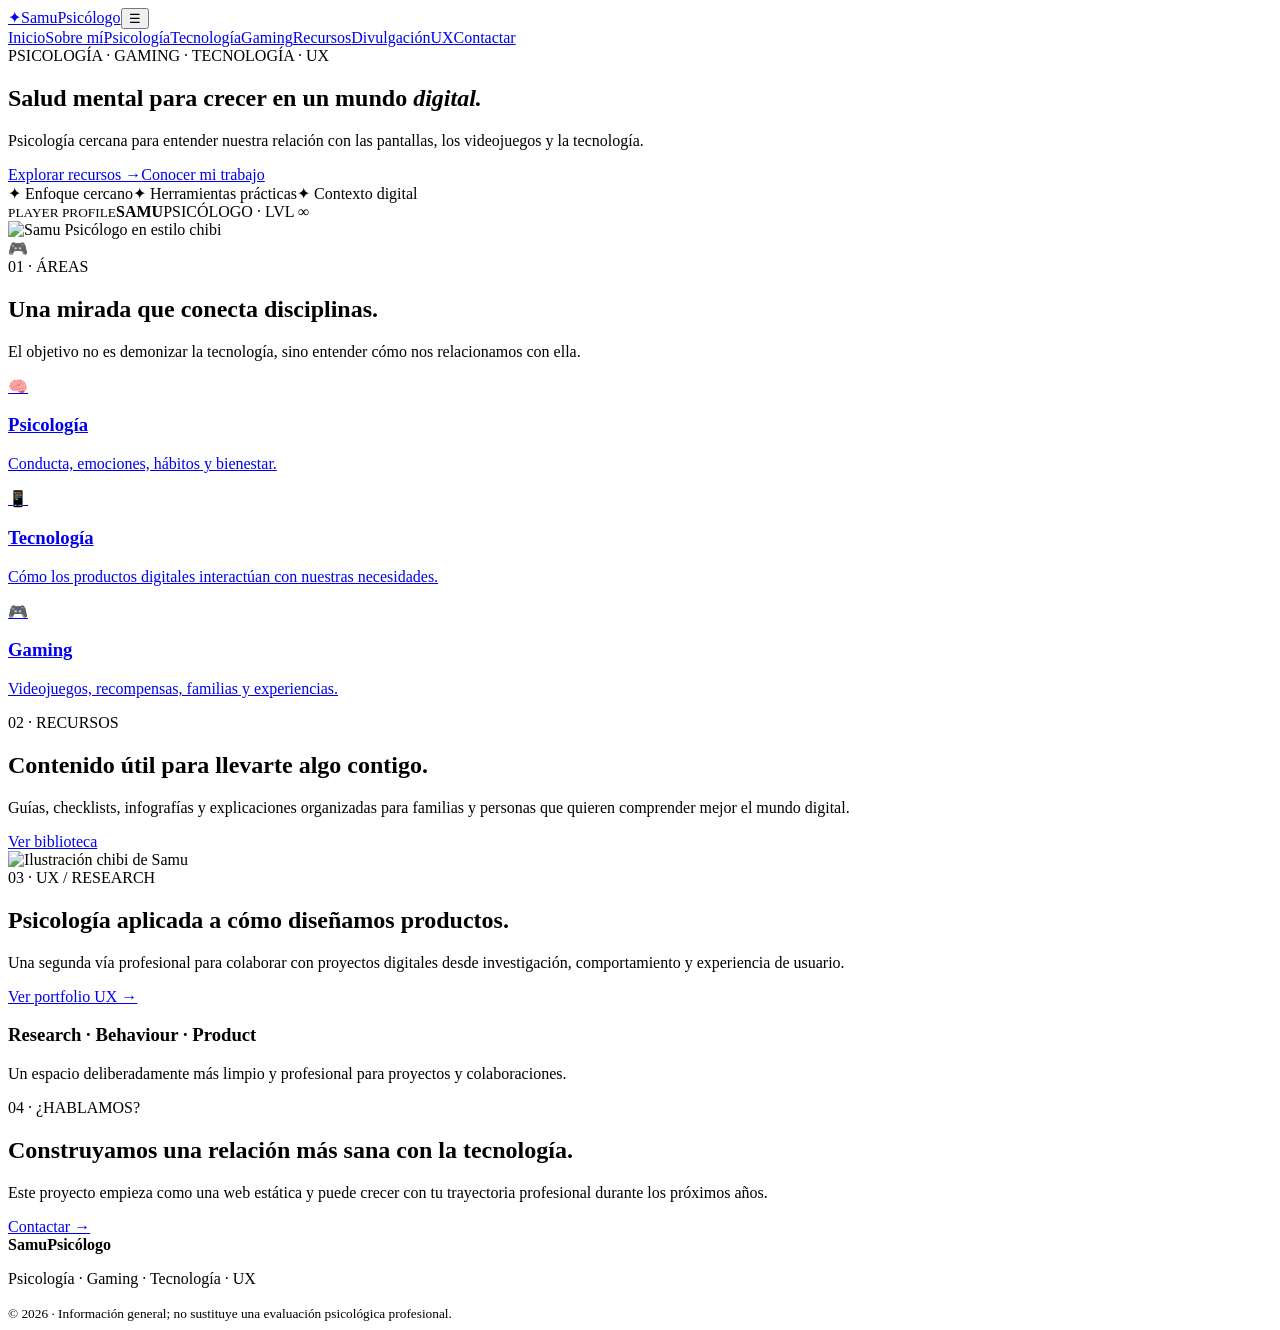
==== commit 4c1cf8fe: "Add files via upload" ====
--- a/index.html
+++ b/index.html
@@ -1,645 +1,7 @@
-<!DOCTYPE html>
-<html lang="es">
-<head>
-<meta charset="UTF-8">
-<meta name="viewport" content="width=device-width, initial-scale=1.0">
-<title>Samu | Psicólogo Gamer — Salud mental, videojuegos y familias</title>
-<meta name="description" content="Samu, psicólogo especializado en la intersección entre salud mental, videojuegos y tecnología. Servicios, recursos y acompañamiento a familias.">
-
-<link rel="icon" href="assets/personajes/personaje-1.png" type="image/png">
-<link rel="preconnect" href="https://fonts.googleapis.com">
-<link rel="preconnect" href="https://fonts.gstatic.com" crossorigin>
-<link href="https://fonts.googleapis.com/css2?family=Space+Grotesk:wght@500;600;700&family=Inter:wght@400;500;600;700&display=swap" rel="stylesheet">
-<link rel="stylesheet" href="styles.css">
-</head>
-<body>
-
-<div class="bg-fx" aria-hidden="true">
-  <div class="blob blob-a"></div>
-  <div class="blob blob-b"></div>
-  <div class="pixels pixels-a"></div>
-  <div class="pixels pixels-b"></div>
-</div>
-
-<!-- ===================== HEADER ===================== -->
-<header class="site-header" id="top">
-  <div class="wrap header-inner">
-    <a href="#top" class="brand">
-      <img src="assets/personajes/personaje-1.png" alt="" class="brand-avatar">
-      <span class="brand-text">Samu<span class="brand-dot">·</span>psicólogo gamer</span>
-    </a>
-
-    <nav class="main-nav" id="mainNav">
-      <a href="#top">Inicio</a>
-      <a href="#sobre-mi">Sobre mí</a>
-      <a href="#servicios">Servicios</a>
-      <a href="#recursos">Recursos</a>
-      <a href="#hablamos">Contacto</a>
-    </nav>
-
-    <a href="#hablamos" class="btn btn-primary btn-small header-cta">Escríbeme</a>
-
-    <button class="nav-toggle" id="navToggle" aria-label="Abrir menú" aria-expanded="false" aria-controls="mainNav">
-      <span></span><span></span><span></span>
-    </button>
-  </div>
-</header>
-
-<main>
-
-  <!-- ===================== HERO / SOBRE MÍ ===================== -->
-  <section class="hero" id="sobre-mi">
-    <div class="wrap hero-grid">
-
-      <div class="hero-copy">
-        <p class="eyebrow">01 · Sobre mí</p>
-        <h1 class="hero-title">
-          <span class="hero-title-ghost">Soy Samu, psicólogo.</span>
-          <span class="hero-title-main">Y entiendo el<br>mundo gaming.</span>
-        </h1>
-
-        <p class="hero-lead">
-          La tecnología forma parte de la vida cotidiana. Por eso también puede
-          formar parte de una conversación psicológica útil y sin prejuicios.
-        </p>
-
-        <p class="hero-text">
-          Mi objetivo es crear un espacio en el que niños, adolescentes y familias
-          puedan entender qué está pasando, adquirir herramientas y avanzar paso a paso.
-        </p>
-
-        <p class="hero-text">
-          Me interesa especialmente la intersección entre
-          <strong class="hl">salud mental, videojuegos y tecnología</strong>:
-          hábitos digitales, regulación emocional, diseño de recompensas, uso de
-          pantallas y prevención.
-        </p>
-
-        <blockquote class="quote-card">
-          <span class="quote-mark">“</span>
-          No se trata de demonizar la tecnología. Se trata de aprender a
-          relacionarnos con ella.
-        </blockquote>
-
-        <span class="online-pill">
-          <span class="online-dot"></span> Consultas online
-        </span>
-
-        <div class="qh-inline">
-          <img src="assets/personajes/personaje-2.png" alt="" class="qh-avatar">
-          <div>
-            <p class="qh-title">¿Qué hago?</p>
-            <p class="qh-text">Combino la psicología con el mundo digital para
-              ofrecer recursos, acompañamiento y divulgación.</p>
-          </div>
-        </div>
-      </div>
-
-      <div class="hero-visual">
-        <div class="hero-image-frame">
-          <img src="assets/hero-samu.png" alt="Ilustración de Samu, psicólogo gamer, trabajando frente a su portátil con mando de videoconsola" class="hero-image">
-        </div>
-
-        <ul class="badge-stack">
-          <li class="badge-pill">
-            <span class="badge-icon" aria-hidden="true">
-              <svg viewBox="0 0 24 24"><path d="M9.5 2a3.5 3.5 0 0 0-3.44 4.14A3.5 3.5 0 0 0 4 9.5a3.5 3.5 0 0 0 1.06 6.66A3.5 3.5 0 0 0 8 20.94V22h1.5a3.5 3.5 0 0 0 3.5-3.5v-13A3.5 3.5 0 0 0 9.5 2Zm5 0A3.5 3.5 0 0 0 11 5.5v13a3.5 3.5 0 0 0 3.5 3.5H16v-1.06a3.5 3.5 0 0 0 2.94-5.28A3.5 3.5 0 0 0 20 9.5a3.5 3.5 0 0 0-2.06-3.36A3.5 3.5 0 0 0 14.5 2Z"/></svg>
-            </span>
-            <span><strong>Psicología</strong><br>Basada en la ciencia</span>
-          </li>
-          <li class="badge-pill">
-            <span class="badge-icon" aria-hidden="true">
-              <svg viewBox="0 0 24 24"><path d="M17 6H7a5 5 0 0 0-.6 9.97l1.35-2.34a1 1 0 0 1 .87-.5h6.76a1 1 0 0 1 .87.5l1.35 2.34A5 5 0 0 0 17 6ZM8.5 10.5h-1V12h-1v1h1v1.5h1V13h1v-1h-1v-1.5ZM15.75 9.5a1 1 0 1 1 0 2 1 1 0 0 1 0-2Zm2 3a1 1 0 1 1 0 2 1 1 0 0 1 0-2Z"/></svg>
-            </span>
-            <span><strong>Gaming</strong><br>Entendiendo sus mecánicas</span>
-          </li>
-          <li class="badge-pill">
-            <span class="badge-icon" aria-hidden="true">
-              <svg viewBox="0 0 24 24"><path d="M12 21s-6.7-4.35-9.3-8.2C1 10.1 1.8 6.6 4.9 5.4c2-.8 3.9 0 5.1 1.6C11.1 5.4 13 4.6 15 5.4c3.1 1.2 3.9 4.7 2.2 7.4C14.7 16.65 12 21 12 21Z"/></svg>
-            </span>
-            <span><strong>Familias</strong><br>Acompañando en el proceso</span>
-          </li>
-          <li class="badge-pill">
-            <span class="badge-icon" aria-hidden="true">
-              <svg viewBox="0 0 24 24"><path d="M12 2 3 6v6c0 5 3.8 8.7 9 10 5.2-1.3 9-5 9-10V6Z"/></svg>
-            </span>
-            <span><strong>Prevención</strong><br>Mejores hábitos, mejor futuro</span>
-          </li>
-        </ul>
-
-        <a href="#servicios" class="btn btn-primary btn-wide">
-          Conoce más sobre mí <span class="arrow">→</span>
-        </a>
-      </div>
-
-    </div>
-  </section>
-
-  <!-- ===================== BADGES STRIP ===================== -->
-  <section class="badges-strip">
-    <div class="wrap">
-      <ul class="badges-strip-grid">
-        <li>
-          <span class="bs-icon" aria-hidden="true"><svg viewBox="0 0 24 24"><path d="M12 12a4 4 0 1 0-4-4 4 4 0 0 0 4 4Zm0 2c-3.3 0-7 1.7-7 4.5V21h14v-2.5c0-2.8-3.7-4.5-7-4.5Z"/></svg></span>
-          <strong>Infancia</strong>
-          <span>Acompañamiento en las primeras etapas de desarrollo.</span>
-        </li>
-        <li>
-          <span class="bs-icon" aria-hidden="true"><svg viewBox="0 0 24 24"><path d="M12 12a4 4 0 1 0-4-4 4 4 0 0 0 4 4Zm0 2c-3.3 0-7 1.7-7 4.5V21h14v-2.5c0-2.8-3.7-4.5-7-4.5Z"/></svg></span>
-          <strong>Adolescencia</strong>
-          <span>Orientación y apoyo en una etapa de grandes cambios.</span>
-        </li>
-        <li>
-          <span class="bs-icon" aria-hidden="true"><svg viewBox="0 0 24 24"><path d="M16 11a4 4 0 1 0-4-4 4 4 0 0 0 4 4Zm-8 0a3.5 3.5 0 1 0-3.5-3.5A3.5 3.5 0 0 0 8 11Zm8 2c-2.7 0-8 1.34-8 4v3h16v-3c0-2.66-5.3-4-8-4Zm-8 .2C4.6 13.7 0 15 0 17.2V20h6v-2.8c0-1.2.6-2.2 1.5-3Z"/></svg></span>
-          <strong>Familias</strong>
-          <span>Herramientas para comprender, acompañar y conectar mejor.</span>
-        </li>
-        <li>
-          <span class="bs-icon" aria-hidden="true"><svg viewBox="0 0 24 24"><path d="M9.5 2a3.5 3.5 0 0 0-3.44 4.14A3.5 3.5 0 0 0 4 9.5a3.5 3.5 0 0 0 1.06 6.66A3.5 3.5 0 0 0 8 20.94V22h1.5a3.5 3.5 0 0 0 3.5-3.5v-13A3.5 3.5 0 0 0 9.5 2Zm5 0A3.5 3.5 0 0 0 11 5.5v13a3.5 3.5 0 0 0 3.5 3.5H16v-1.06a3.5 3.5 0 0 0 2.94-5.28A3.5 3.5 0 0 0 20 9.5a3.5 3.5 0 0 0-2.06-3.36A3.5 3.5 0 0 0 14.5 2Z"/></svg></span>
-          <strong>Psicología</strong>
-          <span>Evaluación y tratamiento desde un enfoque basado en la evidencia.</span>
-        </li>
-        <li>
-          <span class="bs-icon" aria-hidden="true"><svg viewBox="0 0 24 24"><path d="M17 6H7a5 5 0 0 0-.6 9.97l1.35-2.34a1 1 0 0 1 .87-.5h6.76a1 1 0 0 1 .87.5l1.35 2.34A5 5 0 0 0 17 6ZM8.5 10.5h-1V12h-1v1h1v1.5h1V13h1v-1h-1v-1.5ZM15.75 9.5a1 1 0 1 1 0 2 1 1 0 0 1 0-2Zm2 3a1 1 0 1 1 0 2 1 1 0 0 1 0-2Z"/></svg></span>
-          <strong>Gaming &amp; tecnología</strong>
-          <span>Comprender el impacto psicológico del entorno digital.</span>
-        </li>
-        <li>
-          <span class="bs-icon" aria-hidden="true"><svg viewBox="0 0 24 24"><path d="M6 4h12a2 2 0 0 1 2 2v14l-2-1-2 1-2-1-2 1-2-1-2 1-2-1-2 1V6a2 2 0 0 1 2-2Z"/></svg></span>
-          <strong>Divulgación</strong>
-          <span>Contenido claro, riguroso y accesible para todos.</span>
-        </li>
-      </ul>
-    </div>
-  </section>
-
-  <!-- ===================== QUÉ HAGO ===================== -->
-  <section class="section" id="que-hago">
-    <div class="wrap">
-      <p class="eyebrow eyebrow-center">02 · Qué hago</p>
-      <h2 class="section-title center">Cuatro maneras de acompañarte</h2>
-      <p class="section-lead center">
-        Combino la psicología con el mundo digital para ofrecer recursos,
-        acompañamiento y divulgación a quien lo necesite.
-      </p>
-
-      <div class="cards-grid">
-        <article class="feature-card">
-          <span class="feature-icon" aria-hidden="true">
-            <svg viewBox="0 0 24 24"><path d="M12 2a4 4 0 0 0-4 4v1.08A5 5 0 0 0 5 12a5 5 0 0 0 3 4.58V18a3 3 0 0 0 3 3h2a3 3 0 0 0 3-3v-1.42A5 5 0 0 0 19 12a5 5 0 0 0-3-4.92V6a4 4 0 0 0-4-4Z"/></svg>
-          </span>
-          <h3>Divulgación psicológica</h3>
-          <p>Contenido claro y práctico sobre salud mental, tecnología y gaming.</p>
-        </article>
-
-        <article class="feature-card">
-          <span class="feature-icon" aria-hidden="true">
-            <svg viewBox="0 0 24 24"><path d="M16 11a4 4 0 1 0-4-4 4 4 0 0 0 4 4Zm-8 0a3.5 3.5 0 1 0-3.5-3.5A3.5 3.5 0 0 0 8 11Zm8 2c-2.7 0-8 1.34-8 4v3h16v-3c0-2.66-5.3-4-8-4Zm-8 .2C4.6 13.7 0 15 0 17.2V20h6v-2.8c0-1.2.6-2.2 1.5-3Z"/></svg>
-          </span>
-          <h3>Acompañamiento a familias</h3>
-          <p>Orientación para entender, prevenir y actuar juntos.</p>
-        </article>
-
-        <article class="feature-card">
-          <span class="feature-icon" aria-hidden="true">
-            <svg viewBox="0 0 24 24"><path d="M6 4h12a2 2 0 0 1 2 2v14l-2-1-2 1-2-1-2 1-2-1-2 1-2-1-2 1V6a2 2 0 0 1 2-2Zm2 4h8v1.5H8Zm0 3h8v1.5H8Zm0 3h5v1.5H8Z"/></svg>
-          </span>
-          <h3>Recursos y herramientas</h3>
-          <p>Guías, lecturas, materiales y mucho más para llevarte a casa.</p>
-        </article>
-
-        <article class="feature-card">
-          <span class="feature-icon" aria-hidden="true">
-            <svg viewBox="0 0 24 24"><path d="M3 17l6-6 4 4 8-8v4h2V4h-7v2h4l-7 7-4-4-8 8Z"/></svg>
-          </span>
-          <h3>Diseño de hábitos digitales</h3>
-          <p>Equilibrio, límites y uso consciente de la tecnología.</p>
-        </article>
-      </div>
-    </div>
-  </section>
-
-  <!-- ===================== SERVICIOS ===================== -->
-  <section class="section section-tint" id="servicios">
-    <div class="wrap">
-      <div class="servicios-head">
-        <div>
-          <p class="eyebrow">03 · Servicios</p>
-          <h2 class="section-title">Áreas clave del desarrollo infantil y adolescente</h2>
-          <p class="section-lead">
-            Trabajo de forma personalizada sobre estas seis áreas, adaptando cada
-            intervención a la etapa y a las necesidades de cada niño, niña o adolescente.
-          </p>
-        </div>
-        <img src="assets/personajes/samu-sillon.png" alt="Samu, psicólogo, sentado en su sillón con una taza y una tablet" class="servicios-image">
-      </div>
-
-      <div class="cards-grid servicios-grid">
-        <article class="feature-card sticker-card">
-          <img src="assets/stickers/sticker-idea.png" alt="" class="sticker-accent">
-          <span class="feature-icon" aria-hidden="true">
-            <svg viewBox="0 0 24 24"><path d="M9.5 2a3.5 3.5 0 0 0-3.44 4.14A3.5 3.5 0 0 0 4 9.5a3.5 3.5 0 0 0 1.06 6.66A3.5 3.5 0 0 0 8 20.94V22h1.5a3.5 3.5 0 0 0 3.5-3.5v-13A3.5 3.5 0 0 0 9.5 2Zm5 0A3.5 3.5 0 0 0 11 5.5v13a3.5 3.5 0 0 0 3.5 3.5H16v-1.06a3.5 3.5 0 0 0 2.94-5.28A3.5 3.5 0 0 0 20 9.5a3.5 3.5 0 0 0-2.06-3.36A3.5 3.5 0 0 0 14.5 2Z"/></svg>
-          </span>
-          <h3>Desarrollo cognitivo</h3>
-          <p>Atención, memoria, aprendizaje y resolución de problemas.</p>
-        </article>
-
-        <article class="feature-card sticker-card">
-          <img src="assets/stickers/sticker-corazon.png" alt="" class="sticker-accent">
-          <span class="feature-icon" aria-hidden="true">
-            <svg viewBox="0 0 24 24"><path d="M12 3a9 9 0 1 0 9 9h-2a7 7 0 1 1-7-7V3Z"/><path d="M12 7v5l3 2" fill="none" stroke="currentColor" stroke-width="1.6" stroke-linecap="round" stroke-linejoin="round"/></svg>
-          </span>
-          <h3>Regulación emocional</h3>
-          <p>Manejo de emociones, irritabilidad, ansiedad y autoestima.</p>
-        </article>
-
-        <article class="feature-card sticker-card">
-          <img src="assets/stickers/sticker-dibujando.png" alt="" class="sticker-accent">
-          <span class="feature-icon" aria-hidden="true">
-            <svg viewBox="0 0 24 24"><path d="M16 11a4 4 0 1 0-4-4 4 4 0 0 0 4 4Zm-8 0a3.5 3.5 0 1 0-3.5-3.5A3.5 3.5 0 0 0 8 11Zm8 2c-2.7 0-8 1.34-8 4v3h16v-3c0-2.66-5.3-4-8-4Zm-8 .2C4.6 13.7 0 15 0 17.2V20h6v-2.8c0-1.2.6-2.2 1.5-3Z"/></svg>
-          </span>
-          <h3>Habilidades sociales</h3>
-          <p>Relaciones sanas, empatía, cooperación y resolución de conflictos.</p>
-        </article>
-
-        <article class="feature-card sticker-card">
-          <img src="assets/stickers/sticker-libro.png" alt="" class="sticker-accent">
-          <span class="feature-icon" aria-hidden="true">
-            <svg viewBox="0 0 24 24"><path d="M4 4h16a2 2 0 0 1 2 2v12a2 2 0 0 1-2 2h-9l-4 3v-3H4a2 2 0 0 1-2-2V6a2 2 0 0 1 2-2Z"/></svg>
-          </span>
-          <h3>Lenguaje y comunicación</h3>
-          <p>Expresión, comprensión y desarrollo del lenguaje.</p>
-        </article>
-
-        <article class="feature-card sticker-card">
-          <img src="assets/stickers/sticker-auriculares.png" alt="" class="sticker-accent">
-          <span class="feature-icon" aria-hidden="true">
-            <svg viewBox="0 0 24 24"><path d="M17 6H7a5 5 0 0 0-.6 9.97l1.35-2.34a1 1 0 0 1 .87-.5h6.76a1 1 0 0 1 .87.5l1.35 2.34A5 5 0 0 0 17 6ZM8.5 10.5h-1V12h-1v1h1v1.5h1V13h1v-1h-1v-1.5ZM15.75 9.5a1 1 0 1 1 0 2 1 1 0 0 1 0-2Zm2 3a1 1 0 1 1 0 2 1 1 0 0 1 0-2Z"/></svg>
-          </span>
-          <h3>Riesgo de adicción temprana</h3>
-          <p>Uso de pantallas, juegos y tecnología. Prevención y acompañamiento.</p>
-        </article>
-
-        <article class="feature-card sticker-card">
-          <img src="assets/stickers/sticker-taza.png" alt="" class="sticker-accent">
-          <span class="feature-icon" aria-hidden="true">
-            <svg viewBox="0 0 24 24"><path d="M12 2 3 6v6c0 5 3.8 8.7 9 10 5.2-1.3 9-5 9-10V6Z"/></svg>
-          </span>
-          <h3>Prevención y bienestar integral</h3>
-          <p>Hábitos saludables, rutinas, límites y acompañamiento familiar.</p>
-        </article>
-      </div>
-    </div>
-  </section>
-
-  <!-- ===================== MI EXPERIENCIA / CÓMO TRABAJO ===================== -->
-  <section class="section experiencia" id="experiencia">
-    <div class="wrap">
-      <p class="eyebrow eyebrow-center">04 · Mi experiencia</p>
-      <h2 class="section-title center">Cómo trabajo contigo y con tu familia</h2>
-
-      <div class="experiencia-grid">
-        <div class="experiencia-col">
-          <h3 class="experiencia-heading">Mi experiencia</h3>
-          <ul class="check-list">
-            <li>
-              <span class="check-icon" aria-hidden="true"><svg viewBox="0 0 24 24"><path d="M12 2 3 6v6c0 5 3.8 8.7 9 10 5.2-1.3 9-5 9-10V6Zm-1.2 13.4-4-4 1.4-1.4 2.6 2.6 5.6-5.6 1.4 1.4Z"/></svg></span>
-              Psicólogo especializado en infancia y adolescencia.
-            </li>
-            <li>
-              <span class="check-icon" aria-hidden="true"><svg viewBox="0 0 24 24"><path d="M12 2 3 6v6c0 5 3.8 8.7 9 10 5.2-1.3 9-5 9-10V6Zm-1.2 13.4-4-4 1.4-1.4 2.6 2.6 5.6-5.6 1.4 1.4Z"/></svg></span>
-              Experiencia en evaluación, intervención y acompañamiento psicológico.
-            </li>
-            <li>
-              <span class="check-icon" aria-hidden="true"><svg viewBox="0 0 24 24"><path d="M12 2 3 6v6c0 5 3.8 8.7 9 10 5.2-1.3 9-5 9-10V6Zm-1.2 13.4-4-4 1.4-1.4 2.6 2.6 5.6-5.6 1.4 1.4Z"/></svg></span>
-              Formación continua en desarrollo infantil, neuropsicología y educación emocional.
-            </li>
-            <li>
-              <span class="check-icon" aria-hidden="true"><svg viewBox="0 0 24 24"><path d="M12 2 3 6v6c0 5 3.8 8.7 9 10 5.2-1.3 9-5 9-10V6Zm-1.2 13.4-4-4 1.4-1.4 2.6 2.6 5.6-5.6 1.4 1.4Z"/></svg></span>
-              Trabajo desde un enfoque cercano, respetuoso y basado en la evidencia.
-            </li>
-          </ul>
-          <blockquote class="quote-card quote-card-small">
-            Mi propia experiencia personal me ha enseñado el valor de la empatía,
-            la resiliencia y el crecimiento constante. Creo en el poder de
-            acompañar desde la comprensión y el vínculo.
-          </blockquote>
-        </div>
-
-        <div class="experiencia-image">
-          <img src="assets/personajes/familia-lectura.png" alt="Familia leyendo un cuento juntos">
-        </div>
-
-        <div class="experiencia-col">
-          <h3 class="experiencia-heading">¿Cómo trabajo?</h3>
-          <ul class="check-list">
-            <li>
-              <span class="check-icon" aria-hidden="true"><svg viewBox="0 0 24 24"><path d="M12 21s-6.7-4.35-9.3-8.2C1 10.1 1.8 6.6 4.9 5.4c2-.8 3.9 0 5.1 1.6C11.1 5.4 13 4.6 15 5.4c3.1 1.2 3.9 4.7 2.2 7.4C14.7 16.65 12 21 12 21Z"/></svg></span>
-              Evaluación personalizada para entender las necesidades de cada niño y su familia.
-            </li>
-            <li>
-              <span class="check-icon" aria-hidden="true"><svg viewBox="0 0 24 24"><path d="M12 21s-6.7-4.35-9.3-8.2C1 10.1 1.8 6.6 4.9 5.4c2-.8 3.9 0 5.1 1.6C11.1 5.4 13 4.6 15 5.4c3.1 1.2 3.9 4.7 2.2 7.4C14.7 16.65 12 21 12 21Z"/></svg></span>
-              Intervenciones prácticas y adaptadas a cada etapa del desarrollo.
-            </li>
-            <li>
-              <span class="check-icon" aria-hidden="true"><svg viewBox="0 0 24 24"><path d="M12 21s-6.7-4.35-9.3-8.2C1 10.1 1.8 6.6 4.9 5.4c2-.8 3.9 0 5.1 1.6C11.1 5.4 13 4.6 15 5.4c3.1 1.2 3.9 4.7 2.2 7.4C14.7 16.65 12 21 12 21Z"/></svg></span>
-              Trabajo en equipo con las familias, educadores y otros profesionales.
-            </li>
-            <li>
-              <span class="check-icon" aria-hidden="true"><svg viewBox="0 0 24 24"><path d="M12 21s-6.7-4.35-9.3-8.2C1 10.1 1.8 6.6 4.9 5.4c2-.8 3.9 0 5.1 1.6C11.1 5.4 13 4.6 15 5.4c3.1 1.2 3.9 4.7 2.2 7.4C14.7 16.65 12 21 12 21Z"/></svg></span>
-              Seguimiento y acompañamiento constante para lograr cambios reales y duraderos.
-            </li>
-          </ul>
-          <div class="mini-avatars" aria-hidden="true">
-            <img src="assets/personajes/samu-adulto.png" alt="">
-            <img src="assets/personajes/nino-libro.png" alt="">
-            <img src="assets/personajes/nina-peluche.png" alt="">
-          </div>
-        </div>
-      </div>
-    </div>
-  </section>
-
-  <!-- ===================== INTERESES ===================== -->
-  <section class="section section-tint" id="intereses">
-    <div class="wrap">
-      <p class="eyebrow eyebrow-center">05 · Me interesa especialmente</p>
-      <h2 class="section-title center">Los temas que guían mi trabajo</h2>
-
-      <ul class="tag-list">
-        <li class="tag-pill">
-          <svg viewBox="0 0 24 24"><path d="M17 6H7a5 5 0 0 0-.6 9.97l1.35-2.34a1 1 0 0 1 .87-.5h6.76a1 1 0 0 1 .87.5l1.35 2.34A5 5 0 0 0 17 6Z"/></svg>
-          Videojuegos
-        </li>
-        <li class="tag-pill">
-          <svg viewBox="0 0 24 24"><path d="M12 2a4 4 0 0 0-4 4v1.08A5 5 0 0 0 5 12a5 5 0 0 0 3 4.58V18a3 3 0 0 0 3 3h2a3 3 0 0 0 3-3v-1.42A5 5 0 0 0 19 12a5 5 0 0 0-3-4.92V6a4 4 0 0 0-4-4Z"/></svg>
-          Desarrollo infantil y adolescente
-        </li>
-        <li class="tag-pill">
-          <svg viewBox="0 0 24 24"><path d="M7 2h10a2 2 0 0 1 2 2v16a2 2 0 0 1-2 2H7a2 2 0 0 1-2-2V4a2 2 0 0 1 2-2Zm5 17a1.5 1.5 0 1 0 0 3 1.5 1.5 0 0 0 0-3ZM7 4v13h10V4Z"/></svg>
-          Uso de pantallas
-        </li>
-        <li class="tag-pill">
-          <svg viewBox="0 0 24 24"><path d="M12 21s-6.7-4.35-9.3-8.2C1 10.1 1.8 6.6 4.9 5.4c2-.8 3.9 0 5.1 1.6C11.1 5.4 13 4.6 15 5.4c3.1 1.2 3.9 4.7 2.2 7.4C14.7 16.65 12 21 12 21Z"/></svg>
-          Regulación emocional
-        </li>
-        <li class="tag-pill">
-          <svg viewBox="0 0 24 24"><path d="M3 17l6-6 4 4 8-8v4h2V4h-7v2h4l-7 7-4-4-8 8Z"/></svg>
-          Diseño de recompensas y hábitos
-        </li>
-        <li class="tag-pill">
-          <svg viewBox="0 0 24 24"><path d="M12 2 3 6v6c0 5 3.8 8.7 9 10 5.2-1.3 9-5 9-10V6Z"/></svg>
-          Prevención
-        </li>
-      </ul>
-
-      <div class="stats-bar">
-        <div class="stat">
-          <span class="stat-icon" aria-hidden="true">
-            <svg viewBox="0 0 24 24"><path d="M16 11a4 4 0 1 0-4-4 4 4 0 0 0 4 4Zm-8 0a3.5 3.5 0 1 0-3.5-3.5A3.5 3.5 0 0 0 8 11Zm8 2c-2.7 0-8 1.34-8 4v3h16v-3c0-2.66-5.3-4-8-4Zm-8 .2C4.6 13.7 0 15 0 17.2V20h6v-2.8c0-1.2.6-2.2 1.5-3Z"/></svg>
-          </span>
-          <span class="stat-label">Familias acompañadas</span>
-          <span class="stat-value">+200</span>
-        </div>
-        <div class="stat">
-          <span class="stat-icon" aria-hidden="true">
-            <svg viewBox="0 0 24 24"><path d="M6 4h12a2 2 0 0 1 2 2v14l-2-1-2 1-2-1-2 1-2-1-2 1-2-1-2 1V6a2 2 0 0 1 2-2Z"/></svg>
-          </span>
-          <span class="stat-label">Recursos compartidos</span>
-          <span class="stat-value">+100</span>
-        </div>
-        <div class="stat">
-          <span class="stat-icon" aria-hidden="true">
-            <svg viewBox="0 0 24 24"><path d="M17 6H7a5 5 0 0 0-.6 9.97l1.35-2.34a1 1 0 0 1 .87-.5h6.76a1 1 0 0 1 .87.5l1.35 2.34A5 5 0 0 0 17 6Z"/></svg>
-          </span>
-          <span class="stat-label">Horas jugadas <em>(sí, también)</em></span>
-          <span class="stat-value">+5.000</span>
-        </div>
-        <div class="stat">
-          <span class="stat-icon" aria-hidden="true">
-            <svg viewBox="0 0 24 24"><path d="M12 21s-6.7-4.35-9.3-8.2C1 10.1 1.8 6.6 4.9 5.4c2-.8 3.9 0 5.1 1.6C11.1 5.4 13 4.6 15 5.4c3.1 1.2 3.9 4.7 2.2 7.4C14.7 16.65 12 21 12 21Z"/></svg>
-          </span>
-          <span class="stat-label">Motivación</span>
-          <span class="stat-value">100%</span>
-        </div>
-      </div>
-    </div>
-  </section>
-
-  <!-- ===================== RECURSOS ===================== -->
-  <section class="section" id="recursos">
-    <div class="wrap">
-      <p class="eyebrow eyebrow-center">06 · Recursos</p>
-      <h2 class="section-title center">Guías visuales para entender y prevenir</h2>
-      <p class="section-lead center">
-        Pósters e infografías descargables sobre salud mental, pantallas y
-        videojuegos, pensados para leer y compartir en familia.
-      </p>
-
-      <div class="recursos-grid">
-
-        <article class="recurso-card">
-          <a href="assets/recursos/recurso-loot-boxes.jpg" target="_blank" rel="noopener" class="recurso-thumb">
-            <img src="assets/recursos/recurso-loot-boxes.jpg" alt="Portada del recurso: Loot boxes y pases de batalla">
-          </a>
-          <div class="recurso-body">
-            <span class="recurso-tag">Gaming</span>
-            <h3>Loot boxes y pases de batalla</h3>
-            <p>Así funcionan, así te enganchan: el mecanismo psicológico detrás de las recompensas aleatorias.</p>
-            <a href="assets/recursos/recurso-loot-boxes.jpg" target="_blank" rel="noopener" class="recurso-link">Ver recurso <span class="arrow">→</span></a>
-          </div>
-        </article>
-
-        <article class="recurso-card">
-          <a href="assets/recursos/recurso-adiccion-temprana.jpg" target="_blank" rel="noopener" class="recurso-thumb">
-            <img src="assets/recursos/recurso-adiccion-temprana.jpg" alt="Portada del recurso: Riesgo de adicción temprana">
-          </a>
-          <div class="recurso-body">
-            <span class="recurso-tag">Prevención</span>
-            <h3>Riesgo de adicción temprana</h3>
-            <p>Qué factores lo aumentan, qué puede pasar y qué podemos hacer las familias.</p>
-            <a href="assets/recursos/recurso-adiccion-temprana.jpg" target="_blank" rel="noopener" class="recurso-link">Ver recurso <span class="arrow">→</span></a>
-          </div>
-        </article>
-
-        <article class="recurso-card">
-          <a href="assets/recursos/recurso-lenguaje-comunicacion.jpg" target="_blank" rel="noopener" class="recurso-thumb">
-            <img src="assets/recursos/recurso-lenguaje-comunicacion.jpg" alt="Portada del recurso: Afecta su lenguaje y comunicación">
-          </a>
-          <div class="recurso-body">
-            <span class="recurso-tag">Desarrollo</span>
-            <h3>Pantallas, lenguaje y comunicación</h3>
-            <p>Cómo la exposición temprana a pantallas puede retrasar el habla y qué hacer al respecto.</p>
-            <a href="assets/recursos/recurso-lenguaje-comunicacion.jpg" target="_blank" rel="noopener" class="recurso-link">Ver recurso <span class="arrow">→</span></a>
-          </div>
-        </article>
-
-        <article class="recurso-card">
-          <a href="assets/recursos/recurso-riesgos-0-2.jpg" target="_blank" rel="noopener" class="recurso-thumb">
-            <img src="assets/recursos/recurso-riesgos-0-2.jpg" alt="Portada del recurso: Riesgos psicológicos en niños de 0 a 2 años">
-          </a>
-          <div class="recurso-body">
-            <span class="recurso-tag">Primera infancia</span>
-            <h3>Pantallas en niños de 0 a 2 años</h3>
-            <p>Riesgos psicológicos y del desarrollo por la exposición temprana a pantallas.</p>
-            <a href="assets/recursos/recurso-riesgos-0-2.jpg" target="_blank" rel="noopener" class="recurso-link">Ver recurso <span class="arrow">→</span></a>
-          </div>
-        </article>
-
-        <article class="recurso-card">
-          <a href="assets/recursos/recurso-riesgos-2-anos.jpg" target="_blank" rel="noopener" class="recurso-thumb">
-            <img src="assets/recursos/recurso-riesgos-2-anos.jpg" alt="Portada del recurso: Riesgos psicológicos en niños de 2 años">
-          </a>
-          <div class="recurso-body">
-            <span class="recurso-tag">Primera infancia</span>
-            <h3>Pantallas en niños de 2 años</h3>
-            <p>Qué áreas del desarrollo pueden verse afectadas y cómo acompañarlas.</p>
-            <a href="assets/recursos/recurso-riesgos-2-anos.jpg" target="_blank" rel="noopener" class="recurso-link">Ver recurso <span class="arrow">→</span></a>
-          </div>
-        </article>
-
-        <article class="recurso-card">
-          <a href="assets/recursos/recurso-conoceme.jpg" target="_blank" rel="noopener" class="recurso-thumb">
-            <img src="assets/recursos/recurso-conoceme.jpg" alt="Portada del recurso: Conóceme, cómo puedo ayudar a tu familia">
-          </a>
-          <div class="recurso-body">
-            <span class="recurso-tag">Sobre mí</span>
-            <h3>Conóceme</h3>
-            <p>Un resumen visual de en qué puedo ayudarte y cómo trabajo con cada familia.</p>
-            <a href="assets/recursos/recurso-conoceme.jpg" target="_blank" rel="noopener" class="recurso-link">Ver recurso <span class="arrow">→</span></a>
-          </div>
-        </article>
-
-      </div>
-    </div>
-  </section>
-
-  <!-- ===================== CTA BANNER ===================== -->
-  <section class="section cta-banner-section">
-    <div class="wrap">
-      <div class="cta-banner">
-        <div class="cta-banner-copy">
-          <p class="cta-eyebrow">
-            <span class="cta-shield" aria-hidden="true"><svg viewBox="0 0 24 24"><path d="M12 2 3 6v6c0 5 3.8 8.7 9 10 5.2-1.3 9-5 9-10V6Z"/></svg></span>
-            Cada niño tiene un potencial único.
-          </p>
-          <h2 class="cta-title">Estoy aquí para ayudarlo a descubrirlo.</h2>
-          <p class="cta-text">Si sientes que tu hijo necesita apoyo, hablemos.</p>
-          <a href="#hablamos" class="btn btn-cta">¡Agenda tu primera consulta!</a>
-        </div>
-        <img src="assets/personajes/nina-peluche.png" alt="" class="cta-banner-image">
-      </div>
-    </div>
-  </section>
-
-  <!-- ===================== HABLAMOS / CONTACTO ===================== -->
-  <section class="section hablamos" id="hablamos">
-    <div class="wrap hablamos-grid">
-      <div class="hablamos-copy-col">
-        <p class="eyebrow">07 · Contacto</p>
-        <h2 class="section-title">¿Hablamos?</h2>
-        <p class="section-lead">
-          Si tienes dudas, necesitas orientación o solo quieres saludar,
-          estaré encantado de leerte.
-        </p>
-
-        <div class="contact-grid">
-          <a class="contact-card" href="mailto:hola@samupsigamer.com">
-            <span class="contact-icon icon-email" aria-hidden="true">
-              <svg viewBox="0 0 24 24"><path d="M4 4h16a2 2 0 0 1 2 2v12a2 2 0 0 1-2 2H4a2 2 0 0 1-2-2V6a2 2 0 0 1 2-2Zm0 2v.01L12 12l8-5.99V6H4Zm16 12V8.24l-8 6-8-6V18Z"/></svg>
-            </span>
-            <span>
-              <strong>Enviar email</strong>
-              <span class="contact-detail">hola@samupsigamer.com</span>
-            </span>
-            <span class="contact-arrow" aria-hidden="true">→</span>
-          </a>
-
-          <a class="contact-card" href="https://wa.me/000000000" target="_blank" rel="noopener">
-            <span class="contact-icon icon-whatsapp" aria-hidden="true">
-              <svg viewBox="0 0 24 24"><path d="M12 2a10 10 0 0 0-8.6 15.1L2 22l5-1.35A10 10 0 1 0 12 2Zm5.6 14.2c-.24.68-1.4 1.3-1.94 1.36-.5.06-1.12.08-1.8-.11a12.7 12.7 0 0 1-1.86-.68 10.6 10.6 0 0 1-4.2-3.75c-.4-.55-1.3-1.9-1.3-3.6 0-1.7.9-2.5 1.2-2.85.3-.35.7-.4.9-.4h.65c.2 0 .48-.04.73.55.26.6.9 2.1.98 2.25.08.15.13.33.02.53-.1.2-.16.33-.32.5-.15.18-.32.4-.46.53-.15.15-.3.31-.13.6.16.3.72 1.2 1.55 1.94 1.06.94 1.96 1.24 2.26 1.38.3.15.48.13.65-.08.18-.2.75-.87.95-1.17.2-.3.4-.24.66-.15.27.1 1.72.82 2.02.97.3.15.5.23.57.35.08.13.08.7-.16 1.38Z"/></svg>
-            </span>
-            <span>
-              <strong>WhatsApp</strong>
-              <span class="contact-detail">Escríbeme directamente</span>
-            </span>
-            <span class="contact-arrow" aria-hidden="true">→</span>
-          </a>
-
-          <a class="contact-card" href="https://instagram.com/samu.psigamer" target="_blank" rel="noopener">
-            <span class="contact-icon icon-instagram" aria-hidden="true">
-              <svg viewBox="0 0 24 24"><path d="M8 2h8a6 6 0 0 1 6 6v8a6 6 0 0 1-6 6H8a6 6 0 0 1-6-6V8a6 6 0 0 1 6-6Zm0 2a4 4 0 0 0-4 4v8a4 4 0 0 0 4 4h8a4 4 0 0 0 4-4V8a4 4 0 0 0-4-4Zm4 3a5 5 0 1 1 0 10 5 5 0 0 1 0-10Zm0 2a3 3 0 1 0 0 6 3 3 0 0 0 0-6Zm5.2-3.4a1.2 1.2 0 1 1 0 2.4 1.2 1.2 0 0 1 0-2.4Z"/></svg>
-            </span>
-            <span>
-              <strong>Instagram</strong>
-              <span class="contact-detail">@samu.psigamer</span>
-            </span>
-            <span class="contact-arrow" aria-hidden="true">→</span>
-          </a>
-        </div>
-      </div>
-
-      <div class="hablamos-visual">
-        <img src="assets/personajes/nino-laptop-2.png" alt="Niño trabajando en su portátil, con el logo de Samu en la pantalla">
-      </div>
-    </div>
-  </section>
-
-</main>
-
-<!-- ===================== FOOTER ===================== -->
-<footer class="site-footer">
-  <div class="wrap footer-top">
-
-    <div class="footer-brand-col">
-      <a href="#top" class="brand">
-        <img src="assets/personajes/personaje-1.png" alt="" class="brand-avatar">
-        <span class="brand-text">Samu<span class="brand-dot">·</span>psicólogo gamer</span>
-      </a>
-      <p class="footer-tag">Psicología infanto-juvenil especializada en tecnología, videojuegos y bienestar digital.</p>
-      <div class="footer-social">
-        <a href="https://instagram.com/samu.psigamer" target="_blank" rel="noopener" aria-label="Instagram">
-          <svg viewBox="0 0 24 24"><path d="M8 2h8a6 6 0 0 1 6 6v8a6 6 0 0 1-6 6H8a6 6 0 0 1-6-6V8a6 6 0 0 1 6-6Zm0 2a4 4 0 0 0-4 4v8a4 4 0 0 0 4 4h8a4 4 0 0 0 4-4V8a4 4 0 0 0-4-4Zm4 3a5 5 0 1 1 0 10 5 5 0 0 1 0-10Zm0 2a3 3 0 1 0 0 6 3 3 0 0 0 0-6Zm5.2-3.4a1.2 1.2 0 1 1 0 2.4 1.2 1.2 0 0 1 0-2.4Z"/></svg>
-        </a>
-        <a href="#" aria-label="YouTube">
-          <svg viewBox="0 0 24 24"><path d="M21.6 7.2s-.2-1.5-.8-2.1c-.8-.8-1.7-.8-2.1-.9C15.9 4 12 4 12 4h0s-3.9 0-6.7.2c-.4.1-1.3.1-2.1.9-.6.6-.8 2.1-.8 2.1S2.2 9 2.2 10.7v1.6C2.2 14 2.4 15.8 2.4 15.8s.2 1.5.8 2.1c.8.8 1.9.8 2.3.9 1.7.2 7.1.2 7.1.2s3.9 0 6.7-.2c.4-.1 1.3-.1 2.1-.9.6-.6.8-2.1.8-2.1s.2-1.8.2-3.5v-1.6c0-1.7-.2-3.5-.2-3.5ZM9.9 14.6V8.9l5.4 2.9-5.4 2.8Z"/></svg>
-        </a>
-        <a href="#" aria-label="TikTok">
-          <svg viewBox="0 0 24 24"><path d="M14.5 2h2.7c.2 1.3.9 2.4 2 3.1.8.5 1.7.8 2.8.9v2.8c-1.5 0-2.9-.4-4.1-1.2v6.8c0 3.3-2.6 5.9-5.9 5.9-1.4 0-2.7-.5-3.7-1.3a5.9 5.9 0 0 1-.8-8.3c1.1-1.3 2.7-2 4.4-2 .3 0 .6 0 .9.1v2.9a2.9 2.9 0 0 0-.9-.1 3 3 0 1 0 3 3V2Z"/></svg>
-        </a>
-      </div>
-    </div>
-
-    <nav class="footer-links-col">
-      <h3>Enlaces rápidos</h3>
-      <a href="#top">Inicio</a>
-      <a href="#sobre-mi">Sobre mí</a>
-      <a href="#servicios">Servicios</a>
-      <a href="#recursos">Recursos</a>
-      <a href="#hablamos">Contacto</a>
-    </nav>
-
-    <div class="footer-characters-col" aria-hidden="true">
-      <div class="footer-characters">
-        <img src="assets/personajes/samu-adulto.png" alt="">
-        <img src="assets/personajes/personaje-2.png" alt="">
-        <img src="assets/personajes/nina-peluche.png" alt="">
-        <img src="assets/personajes/personaje-5.png" alt="">
-      </div>
-    </div>
-
-  </div>
-
-  <div class="wrap footer-bottom">
-    <p class="footer-copy">© <span id="year"></span> Samu · Psicólogo Gamer. Todos los derechos reservados.</p>
-    <p class="footer-legal"><a href="#">Aviso legal</a> · <a href="#">Privacidad</a></p>
-  </div>
-</footer>
-
-<a href="#hablamos" class="fab" aria-label="Contactar por WhatsApp">
-  <svg viewBox="0 0 24 24"><path d="M12 2a10 10 0 0 0-8.6 15.1L2 22l5-1.35A10 10 0 1 0 12 2Zm5.6 14.2c-.24.68-1.4 1.3-1.94 1.36-.5.06-1.12.08-1.8-.11a12.7 12.7 0 0 1-1.86-.68 10.6 10.6 0 0 1-4.2-3.75c-.4-.55-1.3-1.9-1.3-3.6 0-1.7.9-2.5 1.2-2.85.3-.35.7-.4.9-.4h.65c.2 0 .48-.04.73.55.26.6.9 2.1.98 2.25.08.15.13.33.02.53-.1.2-.16.33-.32.5-.15.18-.32.4-.46.53-.15.15-.3.31-.13.6.16.3.72 1.2 1.55 1.94 1.06.94 1.96 1.24 2.26 1.38.3.15.48.13.65-.08.18-.2.75-.87.95-1.17.2-.3.4-.24.66-.15.27.1 1.72.82 2.02.97.3.15.5.23.57.35.08.13.08.7-.16 1.38Z"/></svg>
-</a>
-
-<script src="script.js"></script>
-</body>
-</html>
+<!doctype html><html lang="es"><head><meta charset="utf-8"><meta name="viewport" content="width=device-width,initial-scale=1"><meta name="description" content="Samu Psicólogo — psicología, gaming, tecnología y UX."><title>Samu Psicólogo · Salud mental + Gaming + Tecnología</title><link rel="stylesheet" href="css/styles.css"></head><body>
+<header class="header"><div class="container header-inner"><a class="brand" href="index.html"><span class="brand-mark">✦</span><span>Samu<span>Psicólogo</span></span></a><button class="menu" aria-label="Abrir navegación">☰</button><nav><a class="active" href="index.html">Inicio</a><a href="pages/sobre-mi.html">Sobre mí</a><a href="pages/psicologia.html">Psicología</a><a href="pages/tecnologia.html">Tecnología</a><a href="pages/gaming.html">Gaming</a><a href="pages/recursos.html">Recursos</a><a href="pages/divulgacion.html">Divulgación</a><a href="pages/ux.html">UX</a><a class="nav-cta" href="pages/contacto.html">Contactar</a></nav></div></header>
+<main><section class="hero"><div class="container" style="display:contents"><div><div class="eyebrow"><span class="pulse-dot"></span> PSICOLOGÍA · GAMING · TECNOLOGÍA · UX</div><h1>Salud mental para crecer en un mundo <em>digital.</em></h1><p>Psicología cercana para entender nuestra relación con las pantallas, los videojuegos y la tecnología.</p><div class="actions"><a class="btn primary" href="pages/recursos.html">Explorar recursos →</a><a class="btn ghost" href="pages/sobre-mi.html">Conocer mi trabajo</a></div><div class="trust"><span>✦ Enfoque cercano</span><span>✦ Herramientas prácticas</span><span>✦ Contexto digital</span></div></div><div class="hero-visual"><div class="level-card top"><small>PLAYER PROFILE</small><strong>SAMU</strong><span>PSICÓLOGO · LVL ∞</span></div><img src="assets/img/samu-chibi.png" alt="Samu Psicólogo en estilo chibi"><div class="controller">🎮</div></div></div></section>
+<section class="section"><div class="container"><div class="section-head"><div><span class="tag">01 · ÁREAS</span><h2>Una mirada que conecta disciplinas.</h2></div><p>El objetivo no es demonizar la tecnología, sino entender cómo nos relacionamos con ella.</p></div><div class="grid"><a class="card" href="pages/psicologia.html"><div class="icon">🧠</div><h3>Psicología</h3><p>Conducta, emociones, hábitos y bienestar.</p></a><a class="card" href="pages/tecnologia.html"><div class="icon">📱</div><h3>Tecnología</h3><p>Cómo los productos digitales interactúan con nuestras necesidades.</p></a><a class="card" href="pages/gaming.html"><div class="icon">🎮</div><h3>Gaming</h3><p>Videojuegos, recompensas, familias y experiencias.</p></a></div></div></section>
+<section class="section dark"><div class="container split"><div><span class="tag">02 · RECURSOS</span><h2>Contenido útil para llevarte algo contigo.</h2><p>Guías, checklists, infografías y explicaciones organizadas para familias y personas que quieren comprender mejor el mundo digital.</p><a class="btn primary" href="pages/recursos.html">Ver biblioteca</a></div><div class="chibi-card"><img src="assets/img/samu-chibi.png" alt="Ilustración chibi de Samu"></div></div></section>
+<section class="section"><div class="container split"><div><span class="tag">03 · UX / RESEARCH</span><h2>Psicología aplicada a cómo diseñamos productos.</h2><p>Una segunda vía profesional para colaborar con proyectos digitales desde investigación, comportamiento y experiencia de usuario.</p><a class="btn" href="pages/ux.html">Ver portfolio UX →</a></div><div class="card"><h3>Research · Behaviour · Product</h3><p>Un espacio deliberadamente más limpio y profesional para proyectos y colaboraciones.</p></div></div></section>
+<section class="section"><div class="container"><div class="cta"><span class="tag">04 · ¿HABLAMOS?</span><h2>Construyamos una relación más sana con la tecnología.</h2><p>Este proyecto empieza como una web estática y puede crecer con tu trayectoria profesional durante los próximos años.</p><a class="btn primary" href="pages/contacto.html">Contactar →</a></div></div></section></main><footer class="footer"><div class="container footer-grid"><div><strong>SamuPsicólogo</strong><p>Psicología · Gaming · Tecnología · UX</p></div><small>© 2026 · Información general; no sustituye una evaluación psicológica profesional.</small></div></footer><script src="js/main.js"></script></body></html>
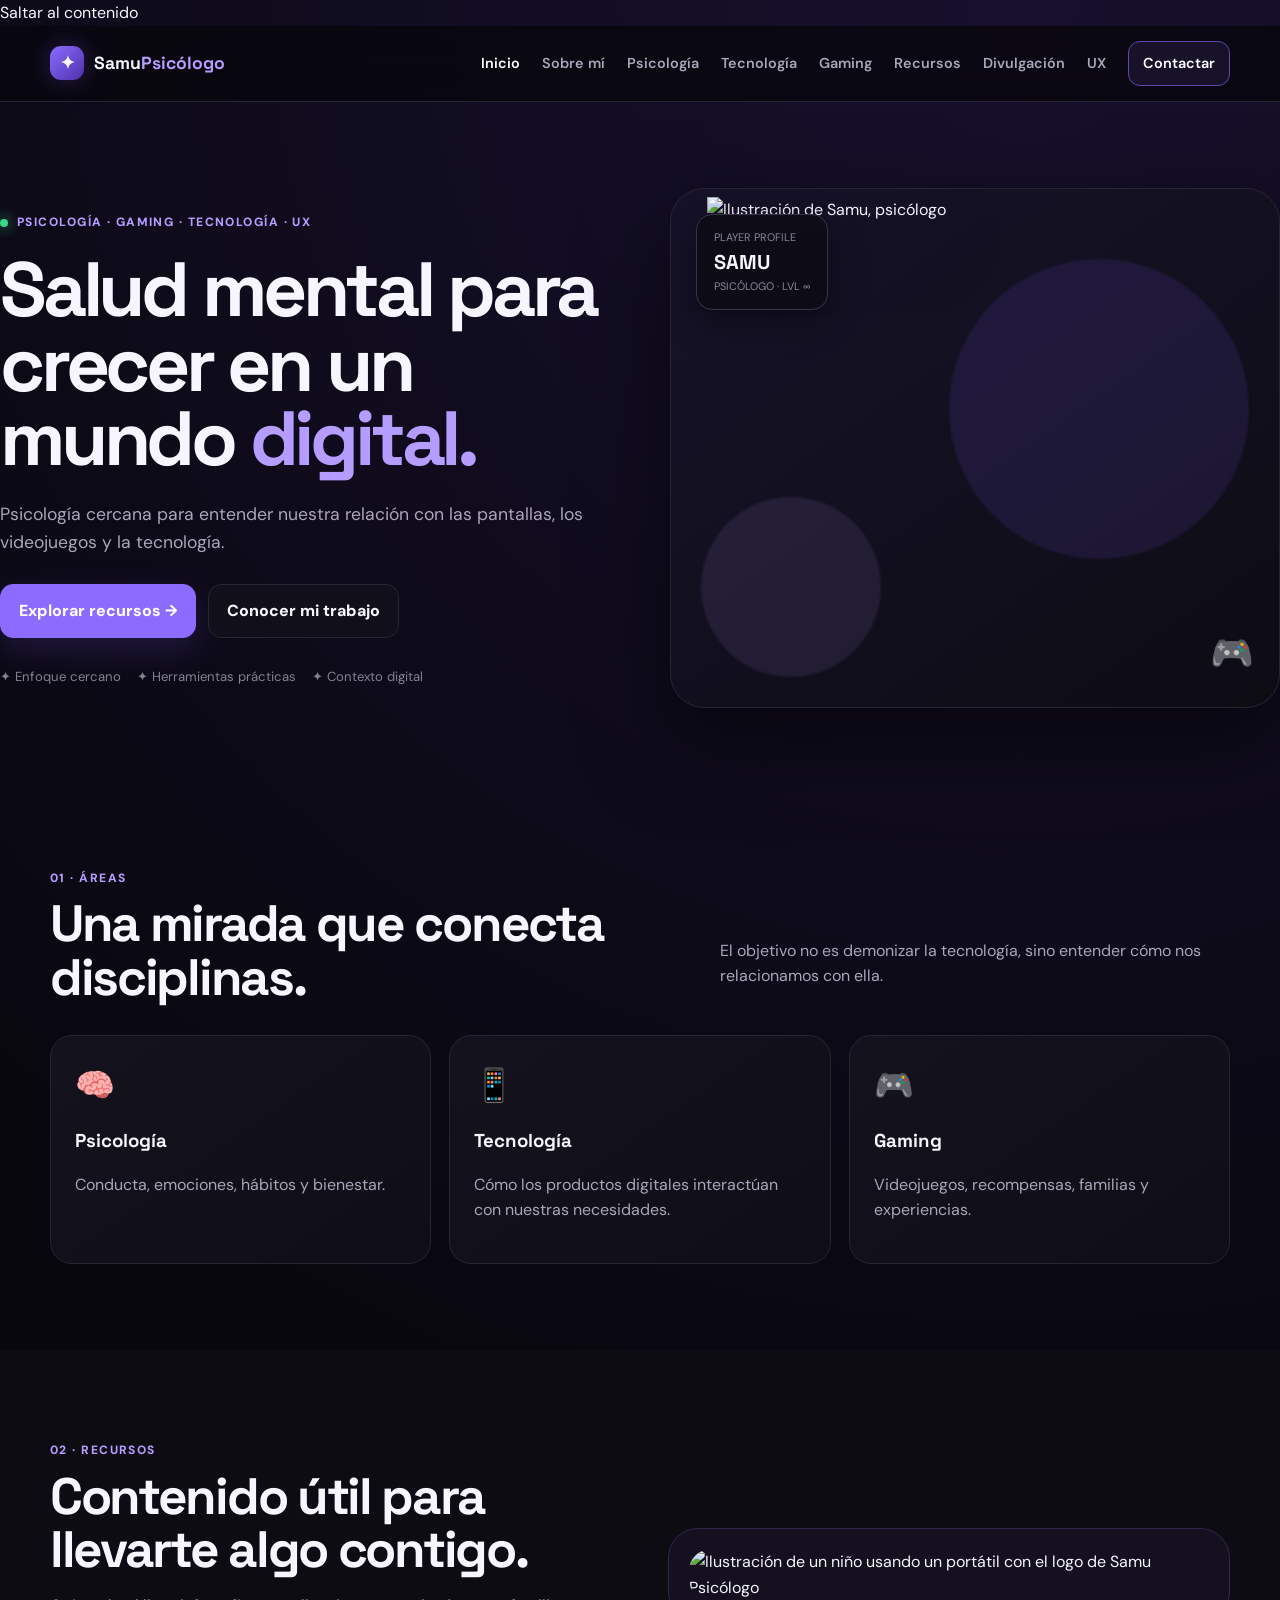
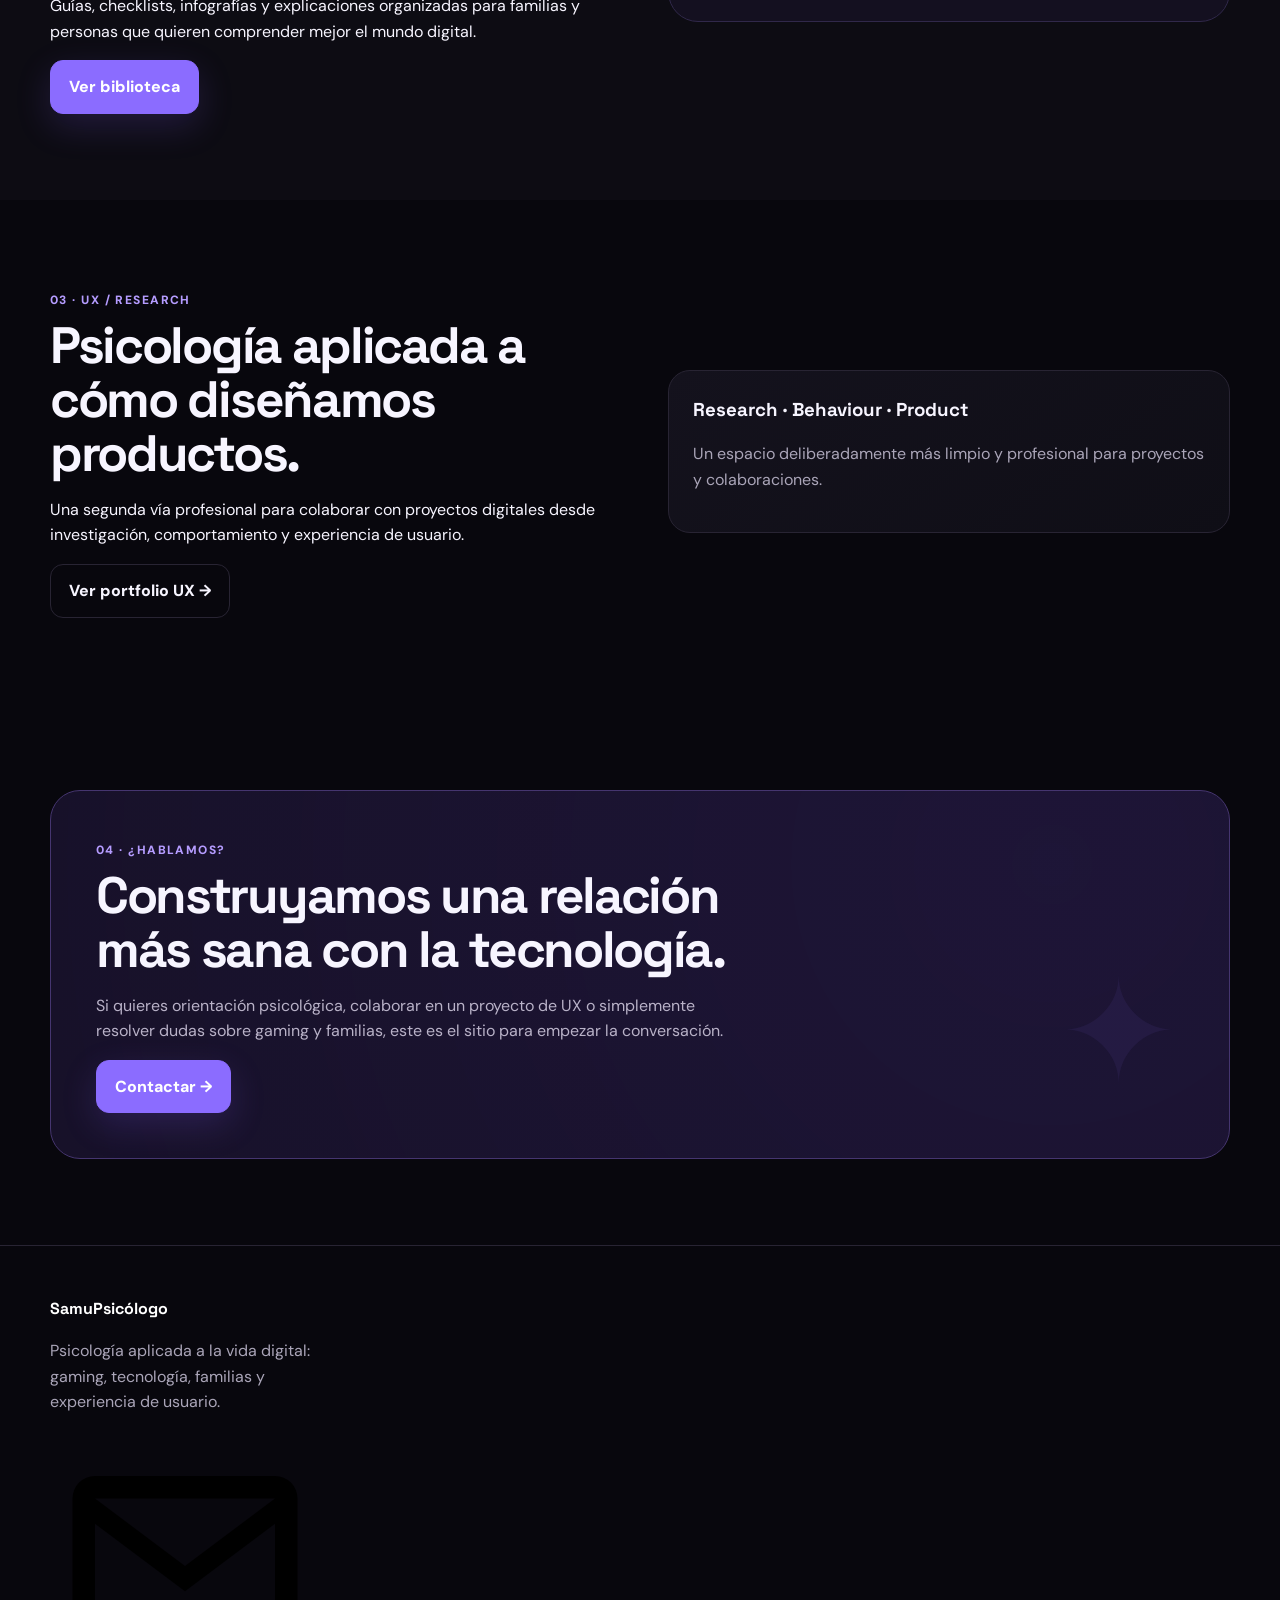
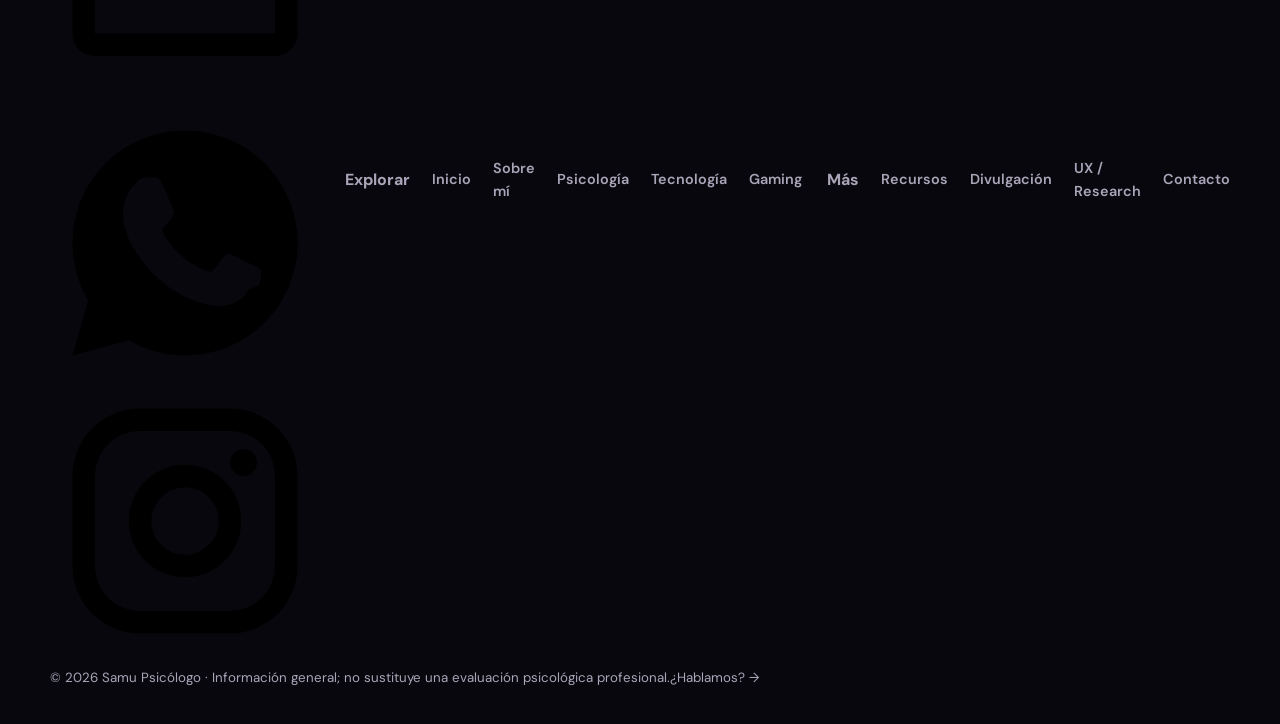
==== commit 9d31e801: "Add files via upload" ====
--- a/index.html
+++ b/index.html
@@ -1,7 +1,25 @@
-<!doctype html><html lang="es"><head><meta charset="utf-8"><meta name="viewport" content="width=device-width,initial-scale=1"><meta name="description" content="Samu Psicólogo — psicología, gaming, tecnología y UX."><title>Samu Psicólogo · Salud mental + Gaming + Tecnología</title><link rel="stylesheet" href="css/styles.css"></head><body>
-<header class="header"><div class="container header-inner"><a class="brand" href="index.html"><span class="brand-mark">✦</span><span>Samu<span>Psicólogo</span></span></a><button class="menu" aria-label="Abrir navegación">☰</button><nav><a class="active" href="index.html">Inicio</a><a href="pages/sobre-mi.html">Sobre mí</a><a href="pages/psicologia.html">Psicología</a><a href="pages/tecnologia.html">Tecnología</a><a href="pages/gaming.html">Gaming</a><a href="pages/recursos.html">Recursos</a><a href="pages/divulgacion.html">Divulgación</a><a href="pages/ux.html">UX</a><a class="nav-cta" href="pages/contacto.html">Contactar</a></nav></div></header>
-<main><section class="hero"><div class="container" style="display:contents"><div><div class="eyebrow"><span class="pulse-dot"></span> PSICOLOGÍA · GAMING · TECNOLOGÍA · UX</div><h1>Salud mental para crecer en un mundo <em>digital.</em></h1><p>Psicología cercana para entender nuestra relación con las pantallas, los videojuegos y la tecnología.</p><div class="actions"><a class="btn primary" href="pages/recursos.html">Explorar recursos →</a><a class="btn ghost" href="pages/sobre-mi.html">Conocer mi trabajo</a></div><div class="trust"><span>✦ Enfoque cercano</span><span>✦ Herramientas prácticas</span><span>✦ Contexto digital</span></div></div><div class="hero-visual"><div class="level-card top"><small>PLAYER PROFILE</small><strong>SAMU</strong><span>PSICÓLOGO · LVL ∞</span></div><img src="assets/img/samu-chibi.png" alt="Samu Psicólogo en estilo chibi"><div class="controller">🎮</div></div></div></section>
+<!doctype html><html lang="es"><head><meta charset="utf-8"><meta name="viewport" content="width=device-width,initial-scale=1">
+<title>Samu Psicólogo · Salud mental + Gaming + Tecnología</title>
+<meta name="description" content="Psicología cercana especializada en la relación entre salud mental, videojuegos y tecnología. Recursos, divulgación y proyectos de UX/research.">
+<link rel="canonical" href="https://samupsicologo.example.com/">
+<meta property="og:type" content="website">
+<meta property="og:title" content="Samu Psicólogo · Salud mental + Gaming + Tecnología">
+<meta property="og:description" content="Psicología cercana especializada en la relación entre salud mental, videojuegos y tecnología.">
+<meta property="og:image" content="assets/img/samu-hero.png">
+<meta property="og:locale" content="es_ES">
+<meta name="twitter:card" content="summary_large_image">
+<meta name="theme-color" content="#08070d">
+<link rel="icon" href="assets/img/favicon.png" type="image/png">
+<link rel="apple-touch-icon" href="assets/img/favicon.png">
+<link rel="stylesheet" href="css/styles.css">
+<script type="application/ld+json">
+{"@context":"https://schema.org","@type":"ProfessionalService","name":"Samu Psicólogo","description":"Psicología cercana especializada en la relación entre salud mental, videojuegos y tecnología.","image":"assets/img/samu-hero.png","email":"hola@samupsigamer.com","sameAs":["https://instagram.com/samu.psigamer"],"areaServed":"ES","knowsAbout":["Psicología","Gaming","Tecnología","UX Research","Bienestar digital"]}
+</script>
+</head><body>
+<a class="skip-link" href="#content">Saltar al contenido</a>
+<header class="header"><div class="container header-inner"><a class="brand" href="index.html"><span class="brand-mark">✦</span><span>Samu<span>Psicólogo</span></span></a><button class="menu" aria-label="Abrir navegación" aria-expanded="false">☰</button><nav><a class="active" href="index.html" aria-current="page">Inicio</a><a href="pages/sobre-mi.html">Sobre mí</a><a href="pages/psicologia.html">Psicología</a><a href="pages/tecnologia.html">Tecnología</a><a href="pages/gaming.html">Gaming</a><a href="pages/recursos.html">Recursos</a><a href="pages/divulgacion.html">Divulgación</a><a href="pages/ux.html">UX</a><a class="nav-cta" href="pages/contacto.html">Contactar</a></nav></div></header>
+<main id="content"><section class="hero"><div class="container" style="display:contents"><div><div class="eyebrow"><span class="pulse-dot"></span> PSICOLOGÍA · GAMING · TECNOLOGÍA · UX</div><h1>Salud mental para crecer en un mundo <em>digital.</em></h1><p>Psicología cercana para entender nuestra relación con las pantallas, los videojuegos y la tecnología.</p><div class="actions"><a class="btn primary" href="pages/recursos.html">Explorar recursos →</a><a class="btn ghost" href="pages/sobre-mi.html">Conocer mi trabajo</a></div><div class="trust"><span>✦ Enfoque cercano</span><span>✦ Herramientas prácticas</span><span>✦ Contexto digital</span></div></div><div class="hero-visual"><div class="level-card top"><small>PLAYER PROFILE</small><strong>SAMU</strong><span>PSICÓLOGO · LVL ∞</span></div><img src="assets/img/samu-hero.png" alt="Ilustración de Samu, psicólogo" width="374" height="850"><div class="controller">🎮</div></div></div></section>
 <section class="section"><div class="container"><div class="section-head"><div><span class="tag">01 · ÁREAS</span><h2>Una mirada que conecta disciplinas.</h2></div><p>El objetivo no es demonizar la tecnología, sino entender cómo nos relacionamos con ella.</p></div><div class="grid"><a class="card" href="pages/psicologia.html"><div class="icon">🧠</div><h3>Psicología</h3><p>Conducta, emociones, hábitos y bienestar.</p></a><a class="card" href="pages/tecnologia.html"><div class="icon">📱</div><h3>Tecnología</h3><p>Cómo los productos digitales interactúan con nuestras necesidades.</p></a><a class="card" href="pages/gaming.html"><div class="icon">🎮</div><h3>Gaming</h3><p>Videojuegos, recompensas, familias y experiencias.</p></a></div></div></section>
-<section class="section dark"><div class="container split"><div><span class="tag">02 · RECURSOS</span><h2>Contenido útil para llevarte algo contigo.</h2><p>Guías, checklists, infografías y explicaciones organizadas para familias y personas que quieren comprender mejor el mundo digital.</p><a class="btn primary" href="pages/recursos.html">Ver biblioteca</a></div><div class="chibi-card"><img src="assets/img/samu-chibi.png" alt="Ilustración chibi de Samu"></div></div></section>
+<section class="section dark"><div class="container split"><div><span class="tag">02 · RECURSOS</span><h2>Contenido útil para llevarte algo contigo.</h2><p>Guías, checklists, infografías y explicaciones organizadas para familias y personas que quieren comprender mejor el mundo digital.</p><a class="btn primary" href="pages/recursos.html">Ver biblioteca</a></div><div class="chibi-card"><img src="assets/img/samu-recursos.png" alt="Ilustración de un niño usando un portátil con el logo de Samu Psicólogo" loading="lazy" width="728" height="850"></div></div></section>
 <section class="section"><div class="container split"><div><span class="tag">03 · UX / RESEARCH</span><h2>Psicología aplicada a cómo diseñamos productos.</h2><p>Una segunda vía profesional para colaborar con proyectos digitales desde investigación, comportamiento y experiencia de usuario.</p><a class="btn" href="pages/ux.html">Ver portfolio UX →</a></div><div class="card"><h3>Research · Behaviour · Product</h3><p>Un espacio deliberadamente más limpio y profesional para proyectos y colaboraciones.</p></div></div></section>
-<section class="section"><div class="container"><div class="cta"><span class="tag">04 · ¿HABLAMOS?</span><h2>Construyamos una relación más sana con la tecnología.</h2><p>Este proyecto empieza como una web estática y puede crecer con tu trayectoria profesional durante los próximos años.</p><a class="btn primary" href="pages/contacto.html">Contactar →</a></div></div></section></main><footer class="footer"><div class="container footer-grid"><div><strong>SamuPsicólogo</strong><p>Psicología · Gaming · Tecnología · UX</p></div><small>© 2026 · Información general; no sustituye una evaluación psicológica profesional.</small></div></footer><script src="js/main.js"></script></body></html>+<section class="section"><div class="container"><div class="cta"><span class="tag">04 · ¿HABLAMOS?</span><h2>Construyamos una relación más sana con la tecnología.</h2><p>Si quieres orientación psicológica, colaborar en un proyecto de UX o simplemente resolver dudas sobre gaming y familias, este es el sitio para empezar la conversación.</p><a class="btn primary" href="pages/contacto.html">Contactar →</a></div></div></section></main><footer class="footer"><div class="container footer-grid"><div class="footer-about"><strong>SamuPsicólogo</strong><p>Psicología aplicada a la vida digital: gaming, tecnología, familias y experiencia de usuario.</p><div class="footer-social"><a href="mailto:hola@samupsigamer.com" aria-label="Enviar email"><svg viewBox="0 0 24 24"><path d="M4 4h16a2 2 0 0 1 2 2v12a2 2 0 0 1-2 2H4a2 2 0 0 1-2-2V6a2 2 0 0 1 2-2Zm0 2v.01L12 12l8-5.99V6H4Zm16 12V8.24l-8 6-8-6V18Z"/></svg></a><a href="https://wa.me/000000000" target="_blank" rel="noopener" aria-label="WhatsApp"><svg viewBox="0 0 24 24"><path d="M12 2a10 10 0 0 0-8.6 15.1L2 22l5-1.35A10 10 0 1 0 12 2Zm5.6 14.2c-.24.68-1.4 1.3-1.94 1.36-.5.06-1.12.08-1.8-.11a12.7 12.7 0 0 1-1.86-.68 10.6 10.6 0 0 1-4.2-3.75c-.4-.55-1.3-1.9-1.3-3.6 0-1.7.9-2.5 1.2-2.85.3-.35.7-.4.9-.4h.65c.2 0 .48-.04.73.55.26.6.9 2.1.98 2.25.08.15.13.33.02.53-.1.2-.16.33-.32.5-.15.18-.32.4-.46.53-.15.15-.3.31-.13.6.16.3.72 1.2 1.55 1.94 1.06.94 1.96 1.24 2.26 1.38.3.15.48.13.65-.08.18-.2.75-.87.95-1.17.2-.3.4-.24.66-.15.27.1 1.72.82 2.02.97.3.15.5.23.57.35.08.13.08.7-.16 1.38Z"/></svg></a><a href="https://instagram.com/samu.psigamer" target="_blank" rel="noopener" aria-label="Instagram"><svg viewBox="0 0 24 24"><path d="M8 2h8a6 6 0 0 1 6 6v8a6 6 0 0 1-6 6H8a6 6 0 0 1-6-6V8a6 6 0 0 1 6-6Zm0 2a4 4 0 0 0-4 4v8a4 4 0 0 0 4 4h8a4 4 0 0 0 4-4V8a4 4 0 0 0-4-4Zm4 3a5 5 0 1 1 0 10 5 5 0 0 1 0-10Zm0 2a3 3 0 1 0 0 6 3 3 0 0 0 0-6Zm5.2-3.4a1.2 1.2 0 1 1 0 2.4 1.2 1.2 0 0 1 0-2.4Z"/></svg></a></div></div><nav class="footer-col"><h4>Explorar</h4><a href="index.html">Inicio</a><a href="pages/sobre-mi.html">Sobre mí</a><a href="pages/psicologia.html">Psicología</a><a href="pages/tecnologia.html">Tecnología</a><a href="pages/gaming.html">Gaming</a></nav><nav class="footer-col"><h4>Más</h4><a href="pages/recursos.html">Recursos</a><a href="pages/divulgacion.html">Divulgación</a><a href="pages/ux.html">UX / Research</a><a href="pages/contacto.html">Contacto</a></nav></div><div class="container footer-bottom"><small>© 2026 Samu Psicólogo · Información general; no sustituye una evaluación psicológica profesional.</small><small><a href="pages/contacto.html">¿Hablamos? →</a></small></div></footer><script src="js/main.js"></script></body></html>
--- a/css/styles.css
+++ b/css/styles.css
@@ -0,0 +1,20 @@
+
+@import url('https://fonts.googleapis.com/css2?family=DM+Sans:wght@400;500;600;700&family=Space+Grotesk:wght@500;600;700&display=swap');
+:root{--bg:#08070d;--panel:#11101a;--panel2:#151321;--ink:#f7f5ff;--muted:#aaa5b8;--purple:#8b6cff;--purple2:#b59cff;--line:#282433;--green:#39d98a;--yellow:#f4d35e;--max:1180px}
+*{box-sizing:border-box}html{scroll-behavior:smooth}body{margin:0;background:radial-gradient(circle at 80% 0%,#17102d 0,#08070d 38%);color:var(--ink);font-family:"DM Sans",system-ui,sans-serif;line-height:1.6}a{color:inherit;text-decoration:none}button{font:inherit}
+.container{width:min(var(--max),calc(100% - 40px));margin:auto}
+.header{position:sticky;top:0;z-index:50;height:76px;background:rgba(8,7,13,.82);backdrop-filter:blur(18px);border-bottom:1px solid var(--line)}.header-inner{height:100%;display:flex;align-items:center;justify-content:space-between}.brand{display:flex;gap:10px;align-items:center;font-family:"Space Grotesk";font-weight:700;font-size:1.1rem}.brand-mark{width:34px;height:34px;display:grid;place-items:center;border-radius:11px;background:linear-gradient(135deg,var(--purple),#4d31ad);box-shadow:0 0 28px #7657e855}.brand span span{color:var(--purple2)}nav{display:flex;align-items:center;gap:22px}nav a{color:var(--muted);font-size:.9rem;font-weight:600}nav a:hover,nav a.active{color:#fff}.nav-cta{padding:10px 14px;border:1px solid #5d4aa8;border-radius:12px;background:#17122a;color:#fff}.menu{display:none;background:none;border:0;color:#fff;font-size:1.4rem}
+.hero{padding:86px 0 70px;min-height:650px;display:grid;grid-template-columns:1fr 1fr;gap:60px;align-items:center}.eyebrow,.tag{font-size:.75rem;font-weight:800;letter-spacing:.12em;color:var(--purple2)}.eyebrow{display:inline-flex;gap:9px;align-items:center}.pulse-dot{width:8px;height:8px;border-radius:50%;background:var(--green);box-shadow:0 0 14px #39d98a}.hero h1{font-family:"Space Grotesk";font-size:clamp(3.1rem,6vw,5.7rem);line-height:.97;letter-spacing:-.055em;margin:18px 0 24px}.hero h1 em{color:var(--purple2);font-style:normal}.hero p{max-width:620px;font-size:1.1rem;color:var(--muted)}.actions{display:flex;gap:12px;flex-wrap:wrap;margin:28px 0}.btn{display:inline-flex;align-items:center;gap:10px;padding:13px 18px;border-radius:13px;border:1px solid var(--line);font-weight:800}.btn.primary{background:var(--purple);border-color:var(--purple);color:#fff;box-shadow:0 12px 35px #7657e633}.btn.ghost{background:#11101a}.trust{display:flex;gap:16px;flex-wrap:wrap;color:#858091;font-size:.82rem}
+.hero-visual{min-height:520px;position:relative;border:1px solid var(--line);border-radius:34px;background:linear-gradient(145deg,#17132a,#0d0c13);overflow:hidden;display:grid;place-items:end center;box-shadow:0 30px 90px #0008}.hero-visual:before,.hero-visual:after{content:"";position:absolute;border-radius:50%;filter:blur(1px)}.hero-visual:before{width:300px;height:300px;background:#7657e822;top:70px;right:30px}.hero-visual:after{width:180px;height:180px;background:#b59cff1a;bottom:30px;left:30px}.hero-visual img{position:relative;z-index:2;width:88%;max-height:510px;object-fit:contain;object-position:center bottom;filter:drop-shadow(0 25px 35px #0008)}.level-card{position:absolute;z-index:4;background:#0d0c14dd;border:1px solid #39334a;border-radius:16px;padding:14px 17px;box-shadow:0 12px 35px #0006;backdrop-filter:blur(10px)}.level-card.top{top:25px;left:25px}.level-card small,.level-card span{display:block;color:#8d8798;font-size:.68rem}.level-card strong{display:block;font-family:"Space Grotesk";font-size:1.25rem}.controller{position:absolute;z-index:4;right:25px;bottom:25px;font-size:2.2rem}
+.section{padding:86px 0}.section.dark{background:#0d0c13}.section-head{display:flex;justify-content:space-between;align-items:end;gap:25px;margin-bottom:30px}.section h2,.page-hero h1{font-family:"Space Grotesk";line-height:1.05;letter-spacing:-.045em}.section h2{font-size:clamp(2rem,4vw,3.4rem);margin:8px 0 0}.section-head p{max-width:570px;color:var(--muted)}
+.grid{display:grid;grid-template-columns:repeat(3,1fr);gap:18px}.card{background:linear-gradient(145deg,#14121d,#0f0e16);border:1px solid var(--line);border-radius:22px;padding:24px}.card:hover{border-color:#4c3b78;transform:translateY(-2px);transition:.2s}.card .icon{font-size:2rem;margin-bottom:15px}.card p{color:var(--muted)}.card h3{font-family:"Space Grotesk";margin:0 0 8px}.tag-pill{display:inline-block;padding:5px 9px;border-radius:999px;background:#1b1730;color:#bcaeff;font-size:.72rem;font-weight:800;margin:2px}
+.split{display:grid;grid-template-columns:1fr 1fr;gap:55px;align-items:center}.chibi-card{border-radius:30px;background:#141020;border:1px solid #30284a;padding:20px;overflow:hidden}.chibi-card img{width:100%;border-radius:22px}
+.quote{border-left:3px solid var(--purple);padding:15px 20px;background:#131020;border-radius:0 15px 15px 0;color:#ddd7e8;margin-top:25px}.clean{background:#f2f0ed;color:#201d28}.clean p{color:#676272}.clean .card{background:#fff;border-color:#e2ded8;box-shadow:none}.clean .tag{color:#684bd1}.clean .section{color:#201d28}
+.page-hero{padding:80px 0 50px}.page-hero h1{font-size:clamp(3rem,6vw,5rem);max-width:950px;margin:15px 0}.page-hero p{max-width:700px;color:var(--muted);font-size:1.08rem}
+.filters{display:flex;gap:8px;flex-wrap:wrap;margin-bottom:25px}.filter{cursor:pointer;background:#11101a;border:1px solid var(--line);color:var(--muted);border-radius:999px;padding:9px 13px;font-weight:800}.filter.active{background:var(--purple);border-color:var(--purple);color:#fff}
+.cta{border:1px solid #45356f;border-radius:30px;padding:45px;background:radial-gradient(circle at 85% 20%,#49318b55,#171129);position:relative;overflow:hidden}.cta:after{content:"✦";position:absolute;right:50px;bottom:10px;font-size:9rem;color:#8b6cff12}.cta h2{max-width:700px}.cta p{color:#b9b2c8;max-width:650px}
+.footer{padding:50px 0 35px;border-top:1px solid var(--line);color:var(--muted)}.footer-grid{display:flex;justify-content:space-between;gap:25px}.footer strong{color:#fff;font-family:"Space Grotesk"}
+.timeline{border-left:1px solid #393443;padding-left:25px}.timeline-item{position:relative;margin-bottom:28px}.timeline-item:before{content:"";position:absolute;left:-31px;top:8px;width:10px;height:10px;border-radius:50%;background:var(--purple);box-shadow:0 0 14px #8b6cff}
+.article{max-width:800px}.article h2{font-family:"Space Grotesk";margin-top:42px}.article li{margin:8px 0;color:#c2bdc9}.notice{padding:18px 20px;border-radius:16px;background:#161228;border:1px solid #3d3261;color:#c9c2d7}
+@media(max-width:900px){nav{display:none;position:absolute;left:0;right:0;top:76px;padding:20px;background:#0b0a10;border-bottom:1px solid var(--line);flex-direction:column;align-items:flex-start}.menu{display:block}.nav.open nav{display:flex}.hero,.split{grid-template-columns:1fr}.grid{grid-template-columns:1fr 1fr}.hero{padding-top:55px}.hero-visual{min-height:480px}}
+@media(max-width:600px){.container{width:calc(100% - 28px)}.grid{grid-template-columns:1fr}.hero h1{font-size:3.2rem}.hero-visual{min-height:400px}.section{padding:60px 0}.footer-grid{flex-direction:column}.section-head{display:block}}
